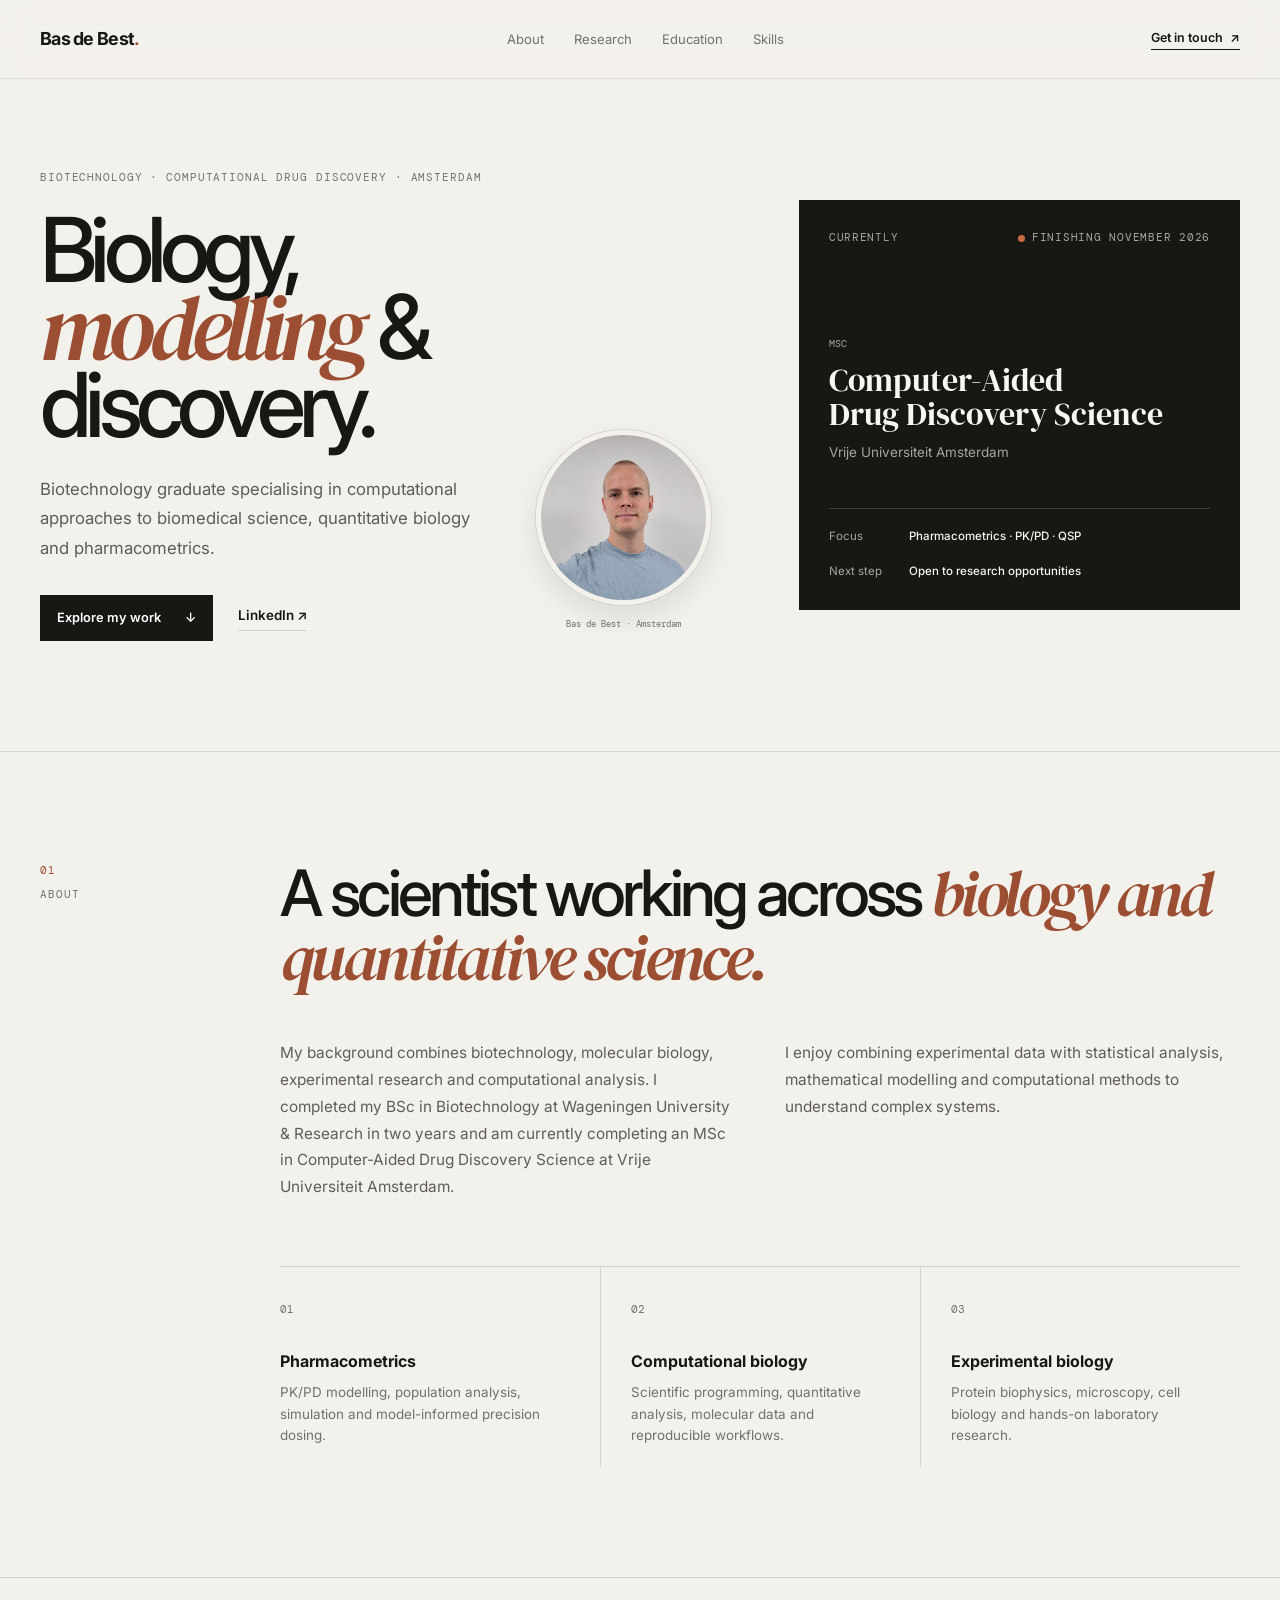
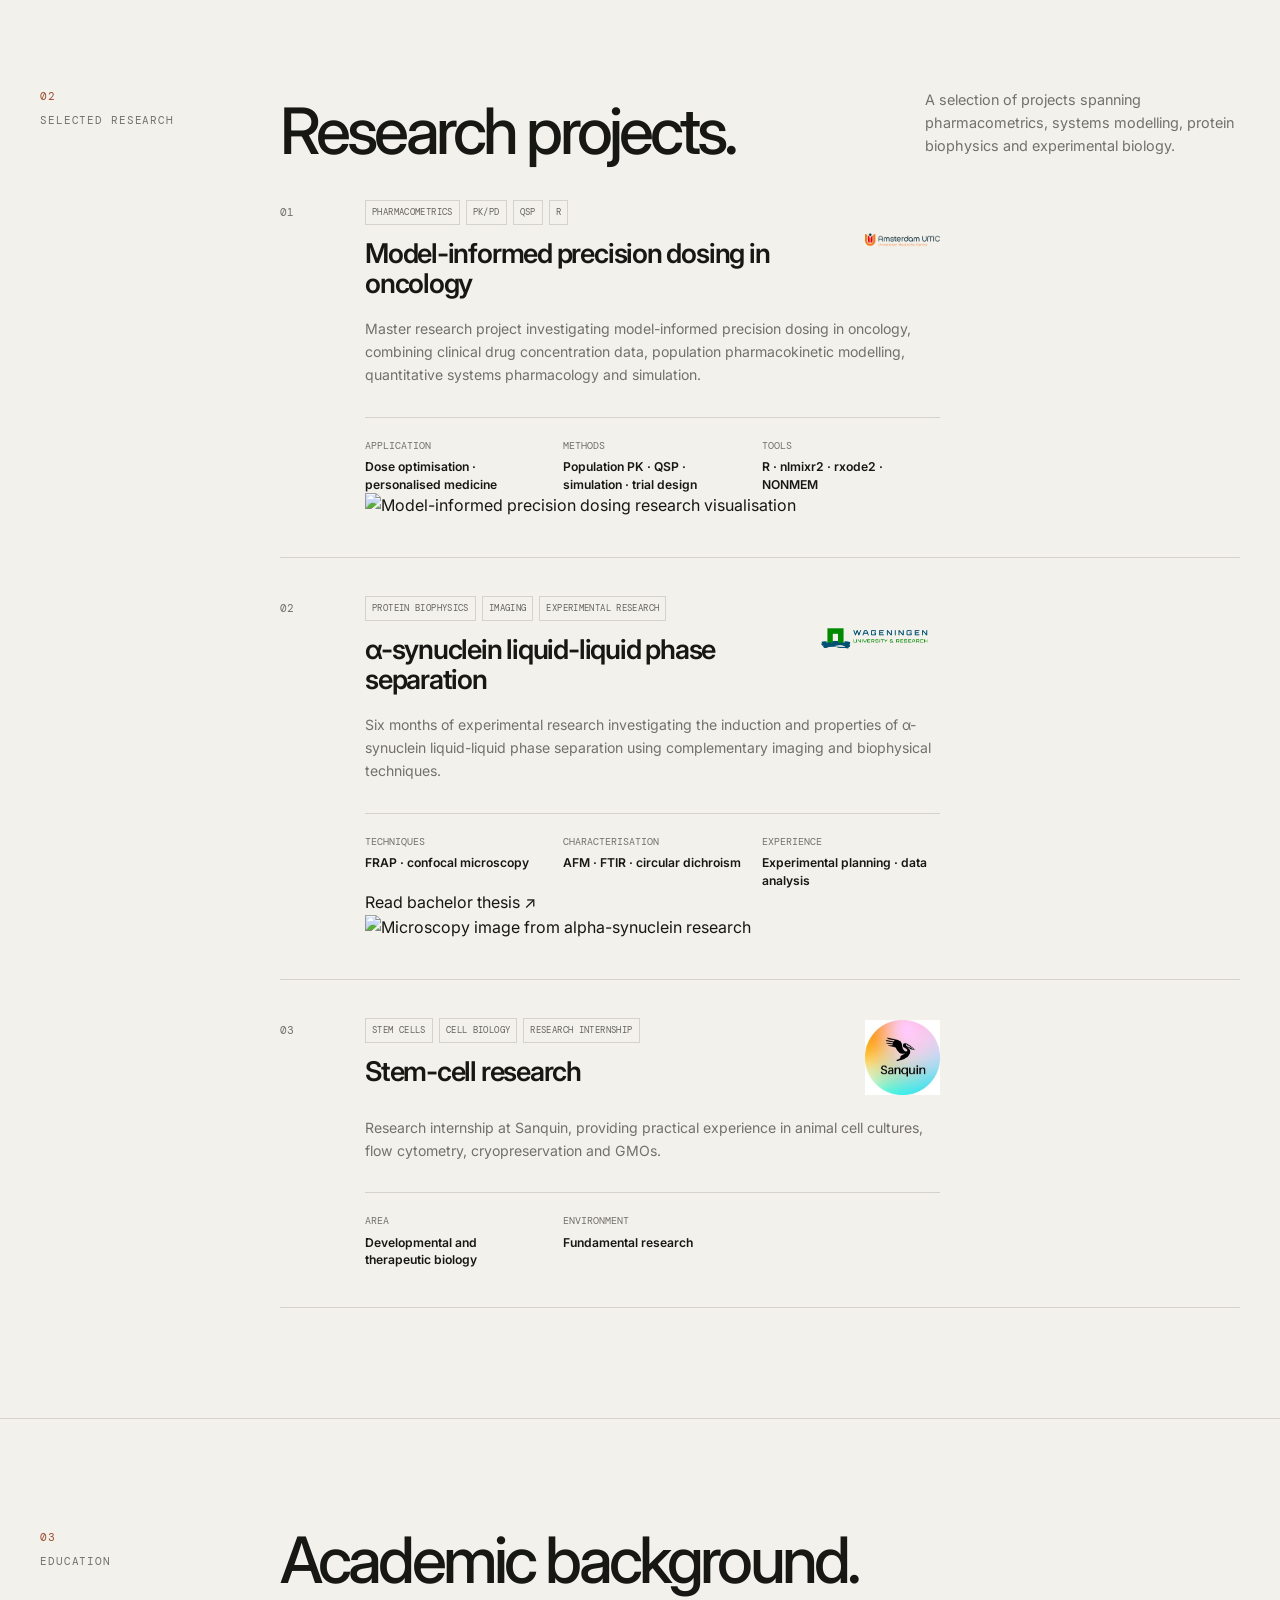
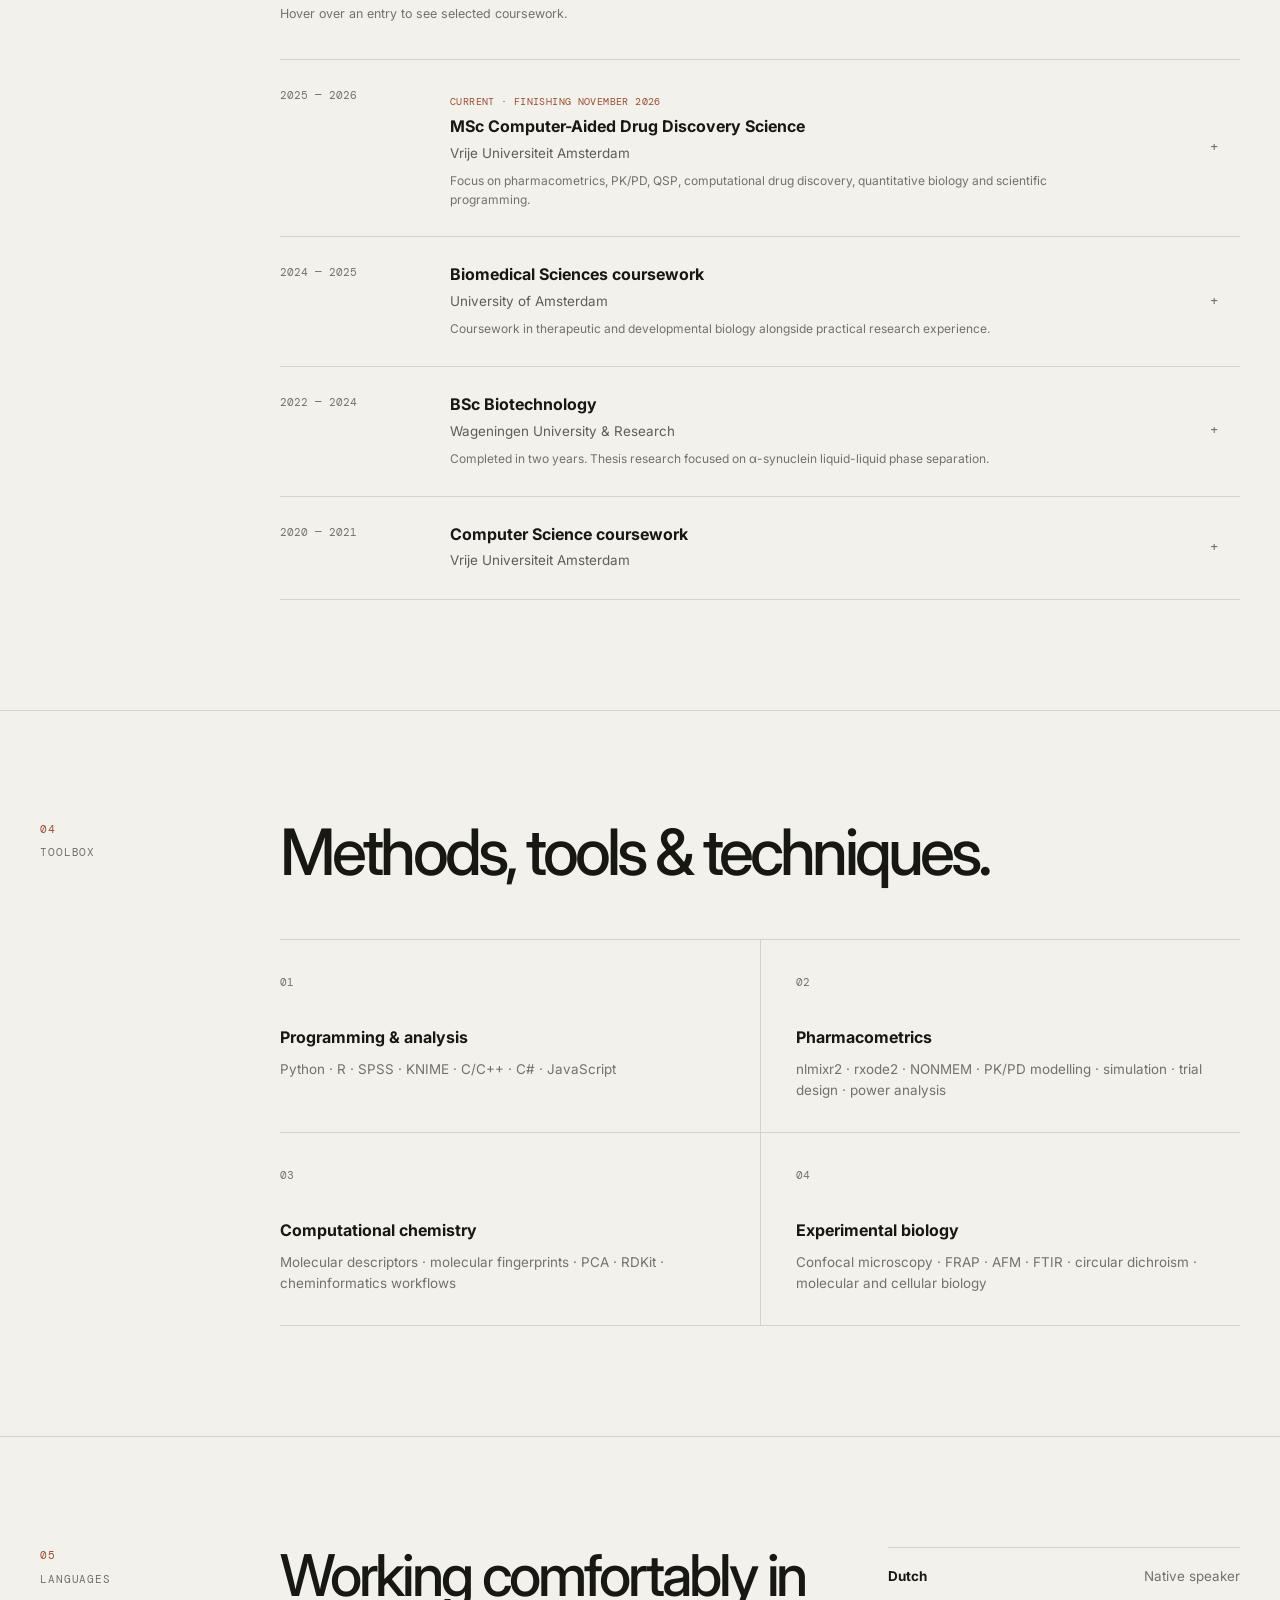
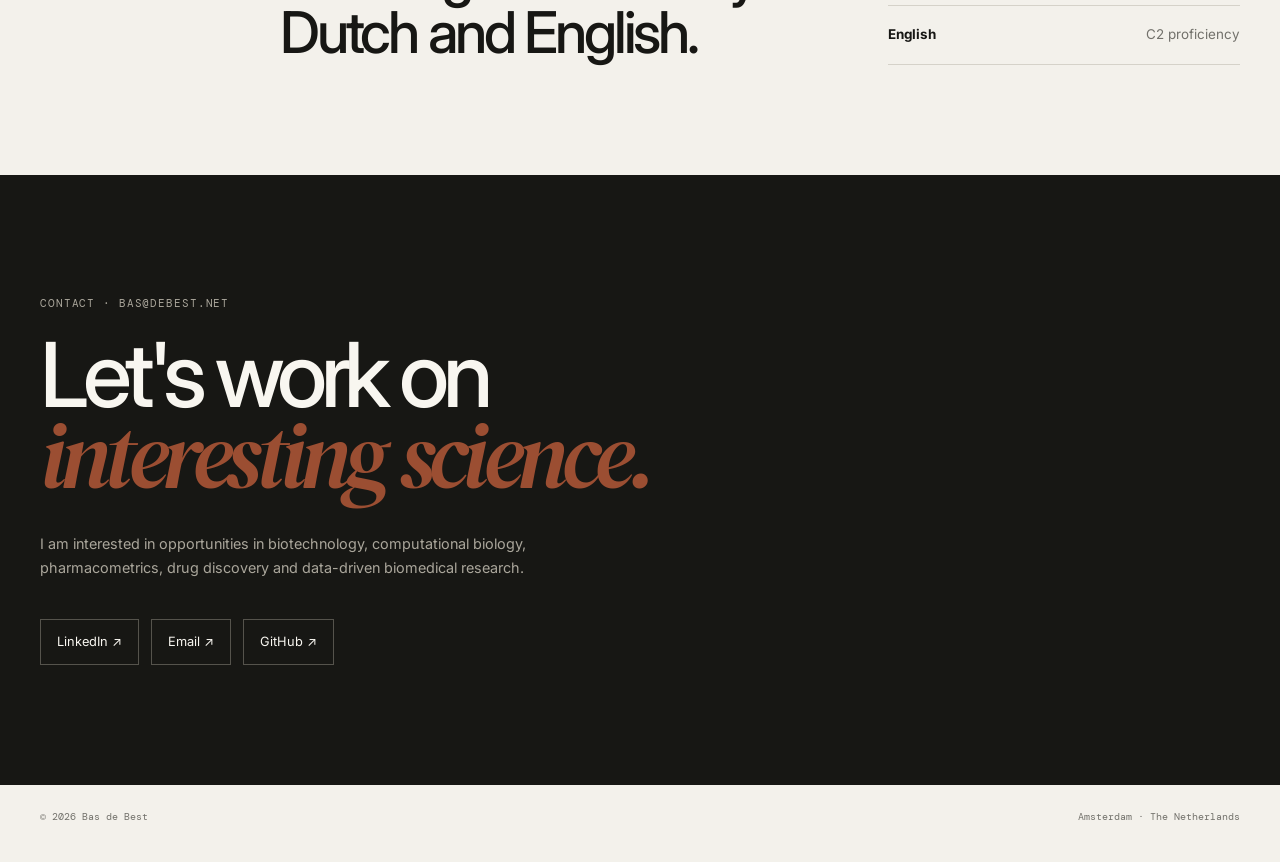
==== index.html @ df0040f5 "Update index.html" ====
<!DOCTYPE html>
<html lang="en">

<head>
  <meta charset="UTF-8">
  <meta name="viewport" content="width=device-width, initial-scale=1.0">

  <title>Bas de Best | Biotechnology & Computational Drug Discovery</title>

  <meta
    name="description"
    content="Portfolio of Bas de Best, biotechnology graduate specialising in computational drug discovery, pharmacometrics, QSP and quantitative biology."
  >

  <link rel="preconnect" href="https://fonts.googleapis.com">
  <link rel="preconnect" href="https://fonts.gstatic.com" crossorigin>

  <link
    href="https://fonts.googleapis.com/css2?family=DM+Mono:wght@400;500&family=DM+Serif+Display:ital@0;1&family=Inter:wght@400;500;600;700&display=swap"
    rel="stylesheet"
  >

  <link rel="stylesheet" href="style.css">
</head>


<body>

<!-- =========================================================
     NAVIGATION
========================================================= -->

<header class="site-header">

  <div class="container nav">

    <a class="brand" href="#top">
      Bas de Best<span>.</span>
    </a>

    <nav class="nav-links">
      <a href="#about">About</a>
      <a href="#research">Research</a>
      <a href="#education">Education</a>
      <a href="#skills">Skills</a>
    </nav>

    <a class="nav-contact" href="#contact">
      Get in touch <span>↗</span>
    </a>

  </div>

</header>


<main id="top">


<!-- =========================================================
     HERO
========================================================= -->

<section class="hero">

  <div class="container hero-grid">

    <div class="hero-content">

      <p class="eyebrow">
        Biotechnology · Computational drug discovery · Amsterdam
      </p>

      <div class="hero-title-row">

        <div class="hero-text">

          <h1>
            Biology,<br>
            <em>modelling</em> &amp;<br>
            discovery.
          </h1>

          <p class="hero-intro">
            Biotechnology graduate specialising in computational approaches
            to biomedical science, quantitative biology and pharmacometrics.
          </p>

          <div class="hero-buttons">

            <a class="button button-dark" href="#research">
              Explore my work <span>↓</span>
            </a>

            <a
              class="button-link"
              href="https://www.linkedin.com/in/bas-de-best-071a56201/"
              target="_blank"
              rel="noopener"
            >
              LinkedIn ↗
            </a>

          </div>

        </div>


        <!-- PROFILE PHOTO -->

        <div class="portrait-wrap">

          <img
            src="images/profile.png"
            alt="Portrait of Bas de Best"
            class="portrait"
          >

          <span class="portrait-caption">
            Bas de Best · Amsterdam
          </span>

        </div>

      </div>

    </div>


    <!-- CURRENT POSITION CARD -->

    <aside class="profile-card">

      <div class="card-top">

        <span>Currently</span>

        <span class="status">
          <span class="status-dot"></span>
          Finishing November 2026
        </span>

      </div>


      <div class="card-main">

        <p class="card-label">MSc</p>

        <h2>
          Computer-Aided<br>
          Drug Discovery Science
        </h2>

        <p>
          Vrije Universiteit Amsterdam
        </p>

      </div>


      <div class="card-bottom">

        <div>
          <span>Focus</span>
          <strong>
            Pharmacometrics · PK/PD · QSP
          </strong>
        </div>

        <div>
          <span>Next step</span>
          <strong>
            Open to research opportunities
          </strong>
        </div>

      </div>

    </aside>

  </div>

</section>



<!-- =========================================================
     ABOUT
========================================================= -->

<section id="about" class="section">

  <div class="container section-grid">

    <div class="section-label">
      <span>01</span>
      ABOUT
    </div>


    <div class="section-body">

      <div class="about-heading">

        <h2>
          A scientist working across
          <em>biology and quantitative science.</em>
        </h2>

      </div>


      <div class="about-columns">

        <div>

          <p>
            My background combines biotechnology, molecular biology,
            experimental research and computational analysis. I completed
            my BSc in Biotechnology at Wageningen University & Research
            in two years and am currently completing an MSc in
            Computer-Aided Drug Discovery Science at Vrije Universiteit Amsterdam.
          </p>

        </div>


        <div>

          <p>
            I enjoy combining experimental data with statistical analysis,
            mathematical modelling and computational methods to understand
            complex systems.
          </p>

        </div>

      </div>


      <div class="interest-grid">

        <div class="interest">

          <span>01</span>

          <h3>Pharmacometrics</h3>

          <p>
            PK/PD modelling, population analysis, simulation and
            model-informed precision dosing.
          </p>

        </div>


        <div class="interest">

          <span>02</span>

          <h3>Computational biology</h3>

          <p>
            Scientific programming, quantitative analysis, molecular
            data and reproducible workflows.
          </p>

        </div>


        <div class="interest">

          <span>03</span>

          <h3>Experimental biology</h3>

          <p>
            Protein biophysics, microscopy, cell biology and
            hands-on laboratory research.
          </p>

        </div>

      </div>

    </div>

  </div>

</section>



<!-- =========================================================
     RESEARCH
========================================================= -->

<section id="research" class="section research-section">

  <div class="container section-grid">

    <div class="section-label">
      <span>02</span>
      SELECTED RESEARCH
    </div>


    <div class="section-body">

      <div class="section-title-row">

        <div>
          <h2>Research projects.</h2>
        </div>

        <p>
          A selection of projects spanning pharmacometrics,
          systems modelling, protein biophysics and experimental biology.
        </p>

      </div>



      <!-- =====================================================
           PROJECT 1
      ====================================================== -->

      <article class="research-card featured">

        <div class="research-number">
          01
        </div>


        <div class="research-content">

          <div class="research-heading">

            <div>

              <div class="tags">
                <span>Pharmacometrics</span>
                <span>PK/PD</span>
                <span>QSP</span>
                <span>R</span>
              </div>

              <h3>
                Model-informed precision dosing in oncology
              </h3>

            </div>


            <div class="institution-logo">

              <img
                src="images/vumc-logo.png"
                alt="VUmc logo"
              >

            </div>

          </div>


          <p class="research-description">

            Master research project investigating model-informed precision
            dosing in oncology, combining clinical drug concentration data,
            population pharmacokinetic modelling, quantitative systems
            pharmacology and simulation.

          </p>


          <div class="research-details">

            <div>
              <span>Application</span>

              <strong>
                Dose optimisation · personalised medicine
              </strong>
            </div>


            <div>
              <span>Methods</span>

              <strong>
                Population PK · QSP · simulation · trial design
              </strong>
            </div>


            <div>
              <span>Tools</span>

              <strong>
                R · nlmixr2 · rxode2 · NONMEM
              </strong>
            </div>

          </div>


          <!-- PROJECT IMAGE -->

          <div class="research-image">

            <img
              src="images/model-dosing.png"
              alt="Model-informed precision dosing research visualisation"
            >

          </div>

        </div>

      </article>



      <!-- =====================================================
           PROJECT 2
      ====================================================== -->

      <article class="research-card">

        <div class="research-number">
          02
        </div>


        <div class="research-content">

          <div class="research-heading">

            <div>

              <div class="tags">
                <span>Protein biophysics</span>
                <span>Imaging</span>
                <span>Experimental research</span>
              </div>

              <h3>
                α-synuclein liquid-liquid phase separation
              </h3>

            </div>


            <div class="institution-logo">

              <img
                src="images/wur-logo.png"
                alt="Wageningen University & Research logo"
              >

            </div>

          </div>


          <p class="research-description">

            Six months of experimental research investigating the induction
            and properties of α-synuclein liquid-liquid phase separation
            using complementary imaging and biophysical techniques.

          </p>


          <div class="research-details">

            <div>
              <span>Techniques</span>

              <strong>
                FRAP · confocal microscopy
              </strong>
            </div>


            <div>
              <span>Characterisation</span>

              <strong>
                AFM · FTIR · circular dichroism
              </strong>
            </div>


            <div>
              <span>Experience</span>

              <strong>
                Experimental planning · data analysis
              </strong>
            </div>

          </div>


          <!-- THESIS LINK -->

          <div class="research-actions">

            <a
              class="research-document"
              href="documents/bachelor-thesis.pdf"
              target="_blank"
            >
              Read bachelor thesis <span>↗</span>
            </a>

          </div>


          <!-- MICROSCOPY IMAGE -->

          <div class="research-image">

            <img
              src="images/alpha-synuclein-microscopy.png"
              alt="Microscopy image from alpha-synuclein research"
            >

          </div>

        </div>

      </article>



      <!-- =====================================================
           PROJECT 3
      ====================================================== -->

      <article class="research-card">

        <div class="research-number">
          03
        </div>


        <div class="research-content">

          <div class="research-heading">

            <div>

              <div class="tags">
                <span>Stem cells</span>
                <span>Cell biology</span>
                <span>Research internship</span>
              </div>

              <h3>
                Stem-cell research
              </h3>

            </div>


            <div class="institution-logo">

              <img
                src="images/sanquin-logo.jpg"
                alt="Sanquin logo"
              >

            </div>

          </div>


          <p class="research-description">

            Research internship at Sanquin, providing practical experience
            in animal cell cultures, flow cytometry, cryopreservation
            and GMOs.

          </p>


          <div class="research-details">

            <div>
              <span>Area</span>

              <strong>
                Developmental and therapeutic biology
              </strong>
            </div>


            <div>
              <span>Environment</span>

              <strong>
                Fundamental research
              </strong>
            </div>

          </div>

        </div>

      </article>

    </div>

  </div>

</section>



<!-- =========================================================
     EDUCATION
========================================================= -->

<section id="education" class="section">

  <div class="container section-grid">

    <div class="section-label">
      <span>03</span>
      EDUCATION
    </div>


    <div class="section-body">

      <h2>
        Academic background.
      </h2>

      <p class="education-hint">
        Hover over an entry to see selected coursework.
      </p>


      <div class="timeline">


        <!-- MSc -->

        <div class="timeline-item education-item">

          <div class="timeline-date">
            2025 — 2026
          </div>


          <div class="timeline-content">

            <span class="timeline-status">
              Current · finishing November 2026
            </span>

            <h3>
              MSc Computer-Aided Drug Discovery Science
            </h3>

            <p>
              Vrije Universiteit Amsterdam
            </p>

            <small>
              Focus on pharmacometrics, PK/PD, QSP, computational drug
              discovery, quantitative biology and scientific programming.
            </small>


            <div class="course-popup">

              <span>Selected coursework</span>

              <ul>
                <li>ADME</li>
                <li>Advanced Pharmacology</li>
                <li>Biomolecular Simulation in Drug Discovery</li>
                <li>Principles of Drug Discovery</li>
                <li>Computer-Aided Drug Design and Virtual Screening</li>
                <li>Drug Target Biochemistry and Signaling</li>
                <li>Principles of Drug Targets</li>
                <li>Data Management in Drug Discovery</li>
                <li>Physical Organic Chemistry</li>
                <li>Research Skills and Career Perspectives</li>
                <li>Biostatistics and Epidemiology</li>
              </ul>

            </div>

          </div>


          <span class="education-plus">
            +
          </span>

        </div>



        <!-- Biomedical Sciences -->

        <div class="timeline-item education-item">

          <div class="timeline-date">
            2024 — 2025
          </div>


          <div class="timeline-content">

            <h3>
              Biomedical Sciences coursework
            </h3>

            <p>
              University of Amsterdam
            </p>

            <small>
              Coursework in therapeutic and developmental biology
              alongside practical research experience.
            </small>


            <div class="course-popup">

              <span>Selected coursework</span>

              <ul>
                <li>Molecular Biology of the Cell</li>
                <li>Making and Shaping Blood Cells</li>
                <li>Shaping a Human</li>
                <li>From Interdisciplinary Science to Business</li>
                <li>Research internship</li>
              </ul>

            </div>

          </div>


          <span class="education-plus">
            +
          </span>

        </div>



        <!-- BSc -->

        <div class="timeline-item education-item">

          <div class="timeline-date">
            2022 — 2024
          </div>


          <div class="timeline-content">

            <h3>
              BSc Biotechnology
            </h3>

            <p>
              Wageningen University & Research
            </p>

            <small>
              Completed in two years. Thesis research focused on
              α-synuclein liquid-liquid phase separation.
            </small>


            <div class="course-popup">

              <span>Selected coursework</span>

              <ul>
                <li>Practical Biological Chemistry</li>
                <li>Cell Physiology and Genetics</li>
                <li>Enzymology</li>
                <li>Gene Technology</li>
                <li>Microbial Physiology</li>
                <li>Bioprocess Engineering</li>
                <li>Biophysical Imaging</li>
                <li>Biotechnology</li>
                <li>Separation Process Design</li>
                <li>Bioreactor Design</li>
                <li>Cell Factory Design</li>
                <li>Cell Biology</li>
                <li>Communication and Technology</li>
                <li>Programming in Python</li>
                <li>Mathematics</li>
                <li>Statistics</li>
                <li>Advanced Statistics</li>
                <li>Mathematics for Time-dependent Systems</li>
                <li>Statistics for Data Scientists</li>
                <li>Microbiology &amp; Biochemistry</li>
                <li>Organic Chemistry</li>
                <li>Bio-Organic Chemistry</li>
                <li>Analytical Methods in Organic Chemistry</li>
                <li>General Chemistry</li>
                <li>Thermodynamics</li>
                <li>Principles of Virology</li>
              </ul>

            </div>

          </div>


          <span class="education-plus">
            +
          </span>

        </div>



        <!-- Computer Science -->

        <div class="timeline-item education-item">

          <div class="timeline-date">
            2020 — 2021
          </div>


          <div class="timeline-content">

            <h3>
              Computer Science coursework
            </h3>

            <p>
              Vrije Universiteit Amsterdam
            </p>


            <div class="course-popup">

              <span>Selected coursework</span>

              <ul>
                <li>Computer Programming</li>
                <li>Computational Thinking for Coders</li>
                <li>Computer Networks</li>
                <li>Computer Organisation</li>
                <li>Pervasive Computing</li>
                <li>Web Technology</li>
                <li>Requirements Engineering</li>
                <li>Logic and Sets</li>
              </ul>

            </div>

          </div>


          <span class="education-plus">
            +
          </span>

        </div>

      </div>

    </div>

  </div>

</section>



<!-- =========================================================
     SKILLS
========================================================= -->

<section id="skills" class="section skills-section">

  <div class="container section-grid">

    <div class="section-label">
      <span>04</span>
      TOOLBOX
    </div>


    <div class="section-body">

      <h2>
        Methods, tools &amp; techniques.
      </h2>


      <div class="skills-grid">


        <div class="skill-card">

          <span class="skill-number">
            01
          </span>

          <h3>
            Programming &amp; analysis
          </h3>

          <p>
            Python · R · SPSS · KNIME · C/C++ · C# · JavaScript
          </p>

        </div>


        <div class="skill-card">

          <span class="skill-number">
            02
          </span>

          <h3>
            Pharmacometrics
          </h3>

          <p>
            nlmixr2 · rxode2 · NONMEM · PK/PD modelling · simulation ·
            trial design · power analysis
          </p>

        </div>


        <div class="skill-card">

          <span class="skill-number">
            03
          </span>

          <h3>
            Computational chemistry
          </h3>

          <p>
            Molecular descriptors · molecular fingerprints · PCA ·
            RDKit · cheminformatics workflows
          </p>

        </div>


        <div class="skill-card">

          <span class="skill-number">
            04
          </span>

          <h3>
            Experimental biology
          </h3>

          <p>
            Confocal microscopy · FRAP · AFM · FTIR · circular dichroism ·
            molecular and cellular biology
          </p>

        </div>

      </div>

    </div>

  </div>

</section>



<!-- =========================================================
     LANGUAGES
========================================================= -->

<section class="section language-section">

  <div class="container section-grid">

    <div class="section-label">
      <span>05</span>
      LANGUAGES
    </div>


    <div class="section-body">

      <div class="language-grid">

        <div>

          <h2>
            Working comfortably in Dutch and English.
          </h2>

        </div>


        <div class="language-list">

          <div class="language-row">
            <strong>Dutch</strong>
            <span>Native speaker</span>
          </div>

          <div class="language-row">
            <strong>English</strong>
            <span>C2 proficiency</span>
          </div>

        </div>

      </div>

    </div>

  </div>

</section>



<!-- =========================================================
     CONTACT
========================================================= -->

<section id="contact" class="contact-section">

  <div class="container contact-inner">

    <p class="eyebrow">
      CONTACT · BAS@DEBEST.NET
    </p>


    <h2>
      Let's work on<br>
      <em>interesting science.</em>
    </h2>


    <p class="contact-description">
      I am interested in opportunities in biotechnology, computational
      biology, pharmacometrics, drug discovery and data-driven
      biomedical research.
    </p>


    <div class="contact-buttons">

      <a
        href="https://www.linkedin.com/in/bas-de-best-071a56201/"
        target="_blank"
        rel="noopener"
      >
        LinkedIn ↗
      </a>

      <a href="mailto:bas@debest.net">
        Email ↗
      </a>

      <a
        href="https://github.com/basdeb2002"
        target="_blank"
        rel="noopener"
      >
        GitHub ↗
      </a>

    </div>

  </div>

</section>

</main>



<!-- =========================================================
     FOOTER
========================================================= -->

<footer>

  <div class="container footer-inner">

    <span>
      © 2026 Bas de Best
    </span>

    <span>
      Amsterdam · The Netherlands
    </span>

  </div>

</footer>


</body>
</html>
---- style.css ----
@import url('https://fonts.googleapis.com/css2?family=DM+Mono:wght@400;500&family=DM+Serif+Display:ital@0;1&family=Inter:wght@400;500;600;700&display=swap');


/* =========================================================
   VARIABLES
========================================================= */

:root {
    --paper: #f3f1eb;
    --ink: #171714;
    --muted: #72716b;
    --line: #d5d2c9;
    --accent: #9b4e32;
    --card: #e7e2d8;
    --white: #f8f6f0;

    --max: 1200px;
}


/* =========================================================
   RESET / BASE
========================================================= */

* {
    box-sizing: border-box;
}

html {
    scroll-behavior: smooth;
}

body {
    margin: 0;
    background: var(--paper);
    color: var(--ink);
    font-family: Inter, Arial, sans-serif;
    line-height: 1.6;
}

img {
    max-width: 100%;
    display: block;
}

a {
    color: inherit;
    text-decoration: none;
}

.container {
    width: min(calc(100% - 56px), var(--max));
    margin: 0 auto;
}


/* =========================================================
   HEADER / NAVIGATION
========================================================= */

.site-header {
    position: sticky;
    top: 0;
    z-index: 100;

    background: rgba(243, 241, 235, 0.92);
    backdrop-filter: blur(14px);

    border-bottom: 1px solid rgba(213, 210, 201, 0.7);
}

.nav {
    height: 78px;

    display: flex;
    align-items: center;
    justify-content: space-between;
}

.brand {
    font-size: 1.12rem;
    font-weight: 700;
    letter-spacing: -0.04em;
}

.brand span {
    color: var(--accent);
}

.nav-links {
    display: flex;
    gap: 30px;

    font-size: 0.82rem;
    color: var(--muted);
}

.nav-links a {
    transition: color 0.2s ease;
}

.nav-links a:hover {
    color: var(--accent);
}

.nav-contact {
    font-size: 0.78rem;
    font-weight: 600;

    border-bottom: 1px solid var(--ink);
    padding-bottom: 2px;
}

.nav-contact span {
    margin-left: 4px;
}


/* =========================================================
   GENERAL TYPOGRAPHY
========================================================= */

.eyebrow,
.section-label {
    font-family: "DM Mono", monospace;
    font-size: 0.69rem;
    letter-spacing: 0.08em;
    color: var(--muted);
    text-transform: uppercase;
}

.eyebrow {
    margin: 0;
}

.section-label {
    display: flex;
    flex-direction: column;
    gap: 6px;
}

.section-label span {
    color: var(--accent);
}


/* =========================================================
   HERO
========================================================= */

.hero {
    padding: 90px 0 110px;
}

.hero-grid {
    display: grid;

    grid-template-columns:
        minmax(0, 1fr)
        minmax(300px, 0.65fr);

    gap: 80px;
    align-items: center;
}

.hero-content {
    min-width: 0;
}

.hero-title-row {
    display: grid;

    grid-template-columns:
        minmax(0, 1fr)
        190px;

    gap: 45px;
    align-items: end;
}

.hero h1 {
    font-size: clamp(4rem, 7vw, 7rem);

    line-height: 0.86;
    letter-spacing: -0.075em;

    margin: 24px 0 32px;

    font-weight: 500;
}

.hero h1 em {
    font-family: "DM Serif Display", serif;
    font-weight: 400;
    color: var(--accent);
}

.hero-intro {
    max-width: 650px;

    font-size: 1.05rem;
    line-height: 1.75;

    color: #5e5c56;

    margin: 0;
}

.hero-buttons {
    display: flex;
    align-items: center;
    gap: 25px;

    margin-top: 32px;
}

.button {
    display: inline-flex;
    align-items: center;
    gap: 24px;

    padding: 13px 17px;

    font-size: 0.8rem;
    font-weight: 600;
}

.button-dark {
    background: var(--ink);
    color: white;

    transition:
        transform 0.2s ease,
        background 0.2s ease;
}

.button-dark:hover {
    transform: translateY(-2px);
    background: var(--accent);
}

.button-link {
    font-size: 0.84rem;
    font-weight: 600;

    border-bottom: 1px solid var(--line);
    padding-bottom: 3px;

    transition: color 0.2s ease;
}

.button-link:hover {
    color: var(--accent);
}


/* =========================================================
   PROFILE PHOTO
========================================================= */

.portrait-wrap {
    display: flex;
    flex-direction: column;
    align-items: center;

    transform: translateY(-10px);
}

.portrait {
    width: 175px;
    height: 175px;

    object-fit: cover;

    border-radius: 50%;

    border: 5px solid var(--paper);

    box-shadow:
        0 0 0 1px var(--line),
        0 12px 30px rgba(23, 23, 20, 0.10);
}

.portrait-caption {
    margin-top: 12px;

    font-family: "DM Mono", monospace;
    font-size: 0.58rem;

    color: var(--muted);
    text-align: center;
}


/* =========================================================
   HERO PROFILE CARD
========================================================= */

.profile-card {
    background: var(--ink);
    color: var(--white);

    min-height: 410px;

    padding: 30px;

    display: flex;
    flex-direction: column;

    justify-content: space-between;
}

.card-top {
    display: flex;
    justify-content: space-between;
    align-items: center;

    gap: 20px;

    font-family: "DM Mono", monospace;
    font-size: 0.66rem;

    text-transform: uppercase;
    letter-spacing: 0.07em;

    color: #aaa69b;
}

.status {
    display: flex;
    align-items: center;
    gap: 7px;

    white-space: nowrap;
}

.status-dot {
    width: 7px;
    height: 7px;

    border-radius: 50%;

    background: #c76a46;
}

.card-main {
    margin-top: auto;
    margin-bottom: 45px;
}

.card-label {
    margin: 0 0 10px;

    font-family: "DM Mono", monospace;
    font-size: 0.65rem;

    text-transform: uppercase;
    color: #aaa69b;
}

.card-main h2 {
    margin: 0 0 10px;

    font-family: "DM Serif Display", serif;

    font-size: 2rem;
    line-height: 1.08;

    font-weight: 400;
}

.card-main p:last-child {
    margin: 0;

    color: #aaa69b;
    font-size: 0.84rem;
}

.card-bottom {
    border-top: 1px solid #3b3a35;

    padding-top: 18px;

    display: grid;
    gap: 16px;
}

.card-bottom div {
    display: grid;
    grid-template-columns: 65px 1fr;

    gap: 15px;

    font-size: 0.72rem;
}

.card-bottom span {
    color: #aaa69b;
}

.card-bottom strong {
    font-weight: 500;
}


/* =========================================================
   GENERAL SECTIONS
========================================================= */

.section {
    border-top: 1px solid var(--line);

    padding: 110px 0;
}

.section-grid {
    display: grid;

    grid-template-columns: 180px minmax(0, 1fr);

    gap: 60px;
}

.section-body {
    min-width: 0;
}

.section-body > h2,
.about-heading h2 {
    margin: 0;

    font-size: clamp(2.6rem, 5vw, 4.5rem);

    line-height: 0.98;
    letter-spacing: -0.06em;

    font-weight: 500;
}

.about-heading em {
    font-family: "DM Serif Display", serif;
    font-weight: 400;
    color: var(--accent);
}


/* =========================================================
   ABOUT
========================================================= */

.about-columns {
    display: grid;

    grid-template-columns: 1fr 1fr;

    gap: 50px;

    margin-top: 50px;
}

.about-columns p {
    margin: 0;

    color: #5f5d57;

    font-size: 0.96rem;
    line-height: 1.75;
}

.interest-grid {
    display: grid;

    grid-template-columns: repeat(3, 1fr);

    border-top: 1px solid var(--line);

    margin-top: 65px;
}

.interest {
    padding: 28px 30px 20px 0;

    min-height: 180px;
}

.interest + .interest {
    border-left: 1px solid var(--line);

    padding-left: 30px;
}

.interest > span {
    font-family: "DM Mono", monospace;

    font-size: 0.68rem;

    color: var(--muted);
}

.interest h3 {
    font-size: 1rem;

    margin: 28px 0 8px;
}

.interest p {
    margin: 0;

    color: var(--muted);

    font-size: 0.84rem;
}


/* =========================================================
   RESEARCH HEADER
========================================================= */

.section-title-row {
    display: grid;

    grid-template-columns: 1.3fr 0.7fr;

    gap: 60px;

    align-items: end;
}

.section-title-row h2 {
    margin: 0;

    font-size: clamp(2.7rem, 5vw, 4.5rem);

    line-height: 0.95;

    letter-spacing: -0.06em;

    font-weight: 500;
}

.section-title-row p {
    margin: 0 0 5px;

    color: var(--muted);

    font-size: 0.9rem;
}


/* =========================================================
   RESEARCH CARDS
========================================================= */

.research-card {
    display: grid;

    grid-template-columns:
        55px
        minmax(0, 1fr)
        270px;

    gap: 30px;

    padding: 38px 0;

    border-bottom: 1px solid var(--line);

    position: relative;
}

.research-card:first-child {
    border-top: 1px solid var(--line);
}

.research-number {
    font-family: "DM Mono", monospace;

    font-size: 0.7rem;

    color: var(--muted);

    padding-top: 4px;
}


/* IMPORTANT:
   Research cards are NOT links.
   Therefore there is deliberately no hover
   background / padding animation here.
*/


.research-content {
    min-width: 0;
}

.research-heading {
    display: flex;

    justify-content: space-between;
    align-items: flex-start;

    gap: 30px;
}

.tags {
    display: flex;

    flex-wrap: wrap;

    gap: 6px;

    margin-bottom: 14px;
}

.tags span {
    font-family: "DM Mono", monospace;

    font-size: 0.59rem;

    text-transform: uppercase;

    letter-spacing: 0.04em;

    border: 1px solid var(--line);

    padding: 4px 6px;

    color: #66645e;
}

.research-heading h3 {
    margin: 0;

    font-size: 1.7rem;

    line-height: 1.1;

    letter-spacing: -0.045em;

    font-weight: 600;
}

.research-description {
    margin: 18px 0 0;

    color: var(--muted);

    font-size: 0.88rem;

    line-height: 1.65;

    max-width: 700px;
}


/* =========================================================
   RESEARCH IMAGE
========================================================= */

.project-image {
    width: 100%;

    aspect-ratio: 1 / 1;

    overflow: hidden;

    background: var(--paper);

    border: 1px solid var(--line);

    display: flex;

    align-items: center;
    justify-content: center;

    align-self: center;
}

.project-image img {
    width: 100%;
    height: 100%;

    object-fit: contain;

    /*
       This prevents scientific figures from being
       cropped or distorted.
    */

    padding: 14px;
}


/* =========================================================
   INSTITUTION LOGOS
========================================================= */

.institution-logo {
    width: 125px;
    min-width: 125px;

    height: 80px;

    display: flex;

    align-items: center;
    justify-content: flex-end;
}

.institution-logo img {
    max-width: 125px;
    max-height: 75px;

    width: auto;
    height: auto;

    object-fit: contain;
}


/* =========================================================
   RESEARCH DETAILS
========================================================= */

.research-details {
    display: grid;

    grid-template-columns:
        repeat(3, minmax(0, 1fr));

    gap: 20px;

    margin-top: 30px;

    padding-top: 20px;

    border-top: 1px solid var(--line);
}

.research-details div {
    min-width: 0;
}

.research-details span {
    display: block;

    font-family: "DM Mono", monospace;

    font-size: 0.61rem;

    text-transform: uppercase;

    color: var(--muted);

    margin-bottom: 5px;
}

.research-details strong {
    display: block;

    font-size: 0.76rem;

    line-height: 1.45;

    font-weight: 600;
}


/* =========================================================
   THESIS LINK
========================================================= */

.thesis-link {
    display: inline-flex;

    margin-top: 25px;

    padding-bottom: 3px;

    border-bottom: 1px solid var(--ink);

    font-size: 0.78rem;

    font-weight: 600;

    transition:
        color 0.2s ease,
        border-color 0.2s ease;
}

.thesis-link:hover {
    color: var(--accent);

    border-color: var(--accent);
}


/* =========================================================
   EDUCATION
========================================================= */

.education-hint {
    margin: 12px 0 35px;

    color: var(--muted);

    font-size: 0.78rem;
}

.timeline {
    border-top: 1px solid var(--line);
}

.timeline-item {
    display: grid;

    grid-template-columns:
        145px
        minmax(0, 1fr)
        30px;

    gap: 25px;

    padding: 27px 0;

    border-bottom: 1px solid var(--line);

    position: relative;
}

.timeline-date {
    font-family: "DM Mono", monospace;

    font-size: 0.68rem;

    color: var(--muted);
}

.timeline-content {
    position: relative;

    min-width: 0;
}

.timeline-content h3 {
    margin: 0 0 5px;

    font-size: 1rem;

    line-height: 1.35;
}

.timeline-content p {
    margin: 0;

    font-size: 0.84rem;

    color: #5f5d57;
}

.timeline-content small {
    display: block;

    margin-top: 8px;

    max-width: 650px;

    color: var(--muted);

    font-size: 0.75rem;

    line-height: 1.55;
}

.timeline-status {
    display: inline-block;

    margin-bottom: 7px;

    font-family: "DM Mono", monospace;

    font-size: 0.6rem;

    text-transform: uppercase;

    letter-spacing: 0.04em;

    color: var(--accent);
}

.education-plus {
    font-family: "DM Mono", monospace;

    font-size: 0.85rem;

    color: var(--muted);

    align-self: center;

    transition:
        color 0.2s ease,
        transform 0.2s ease;
}


/* =========================================================
   COURSE POPUP
========================================================= */

.course-popup {
    position: absolute;

    left: calc(100% - 10px);
    top: 0;

    width: 310px;

    padding: 20px;

    background: var(--ink);

    color: var(--white);

    opacity: 0;

    visibility: hidden;

    transform: translateX(12px);

    transition:
        opacity 0.2s ease,
        transform 0.2s ease,
        visibility 0.2s ease;

    z-index: 20;

    box-shadow: 0 15px 35px rgba(23, 23, 20, 0.15);
}

.course-popup::before {
    content: "";

    position: absolute;

    left: -6px;
    top: 22px;

    width: 12px;
    height: 12px;

    background: var(--ink);

    transform: rotate(45deg);
}

.course-popup > span {
    display: block;

    margin-bottom: 12px;

    font-family: "DM Mono", monospace;

    font-size: 0.61rem;

    text-transform: uppercase;

    letter-spacing: 0.06em;

    color: #aaa69b;
}

.course-popup ul {
    margin: 0;

    padding-left: 17px;

    columns: 1;
}

.course-popup li {
    margin-bottom: 5px;

    font-size: 0.7rem;

    line-height: 1.35;

    color: #e8e5dc;
}

.education-item:hover .course-popup {
    opacity: 1;

    visibility: visible;

    transform: translateX(0);
}

.education-item:hover .education-plus {
    color: var(--accent);

    transform: rotate(45deg);
}


/* =========================================================
   SKILLS
========================================================= */

.skills-grid {
    display: grid;

    grid-template-columns: 1fr 1fr;

    margin-top: 55px;

    border-top: 1px solid var(--line);
}

.skill-card {
    min-height: 180px;

    padding: 28px 35px 30px 0;

    border-bottom: 1px solid var(--line);
}

.skill-card:nth-child(even) {
    padding-left: 35px;

    border-left: 1px solid var(--line);
}

.skill-number {
    font-family: "DM Mono", monospace;

    font-size: 0.68rem;

    color: var(--muted);
}

.skill-card h3 {
    margin: 32px 0 8px;

    font-size: 1rem;
}

.skill-card p {
    margin: 0;

    max-width: 420px;

    color: var(--muted);

    font-size: 0.84rem;

    line-height: 1.6;
}


/* =========================================================
   LANGUAGES
========================================================= */

.language-grid {
    display: grid;

    grid-template-columns: 1.2fr 0.8fr;

    gap: 80px;
}

.language-grid h2 {
    margin: 0;

    font-size: clamp(2.5rem, 4.5vw, 4rem);

    line-height: 1;

    letter-spacing: -0.055em;

    font-weight: 500;
}

.language-list {
    border-top: 1px solid var(--line);
}

.language-row {
    display: flex;

    justify-content: space-between;

    gap: 20px;

    padding: 18px 0;

    border-bottom: 1px solid var(--line);

    font-size: 0.84rem;
}

.language-row span {
    color: var(--muted);
}


/* =========================================================
   CONTACT
========================================================= */

.contact-section {
    background: var(--ink);

    color: var(--white);

    padding: 120px 0;
}

.contact-inner {
    max-width: var(--max);
}

.contact-inner .eyebrow {
    color: #aaa69b;
}

.contact-inner h2 {
    margin: 22px 0 35px;

    font-size: clamp(3.7rem, 7vw, 7rem);

    line-height: 0.9;

    letter-spacing: -0.07em;

    font-weight: 500;
}

.contact-inner h2 em {
    font-family: "DM Serif Display", serif;

    font-weight: 400;

    color: var(--accent);
}

.contact-description {
    max-width: 580px;

    margin: 0;

    color: #aaa69b;

    font-size: 0.9rem;

    line-height: 1.7;
}

.contact-buttons {
    display: flex;

    gap: 12px;

    margin-top: 38px;
}

.contact-buttons a {
    padding: 12px 16px;

    border: 1px solid #55534c;

    font-size: 0.8rem;

    transition:
        background 0.2s ease,
        color 0.2s ease;
}

.contact-buttons a:hover {
    background: var(--white);

    color: var(--ink);
}


/* =========================================================
   FOOTER
========================================================= */

footer {
    background: var(--paper);
}

.footer-inner {
    display: flex;

    justify-content: space-between;

    gap: 20px;

    padding: 24px 0 36px;

    font-family: "DM Mono", monospace;

    font-size: 0.65rem;

    color: var(--muted);
}


/* =========================================================
   TABLET
========================================================= */

@media (max-width: 1050px) {

    .hero-grid {
        grid-template-columns: 1fr;
        gap: 55px;
    }

    .profile-card {
        max-width: 600px;
    }

    .research-card {
        grid-template-columns:
            45px
            minmax(0, 1fr)
            230px;

        gap: 25px;
    }

    .institution-logo {
        width: 105px;
        min-width: 105px;
    }

    .institution-logo img {
        max-width: 105px;
        max-height: 65px;
    }

}


/* =========================================================
   MOBILE / TABLET
========================================================= */

@media (max-width: 850px) {

    .container {
        width: min(calc(100% - 36px), var(--max));
    }

    .nav {
        height: 70px;
    }

    .nav-links {
        display: none;
    }

    .nav-contact {
        display: none;
    }


    /* HERO */

    .hero {
        padding: 65px 0 85px;
    }

    .hero-title-row {
        grid-template-columns: 1fr;

        gap: 35px;
    }

    .hero h1 {
        font-size: clamp(4rem, 15vw, 6rem);
    }

    .portrait-wrap {
        align-items: flex-start;

        transform: none;
    }

    .portrait {
        width: 145px;
        height: 145px;
    }


    /* SECTIONS */

    .section {
        padding: 85px 0;
    }

    .section-grid {
        grid-template-columns: 1fr;

        gap: 30px;
    }


    /* ABOUT */

    .about-columns {
        grid-template-columns: 1fr;

        gap: 25px;

        margin-top: 35px;
    }

    .interest-grid {
        grid-template-columns: 1fr;
    }

    .interest {
        min-height: auto;

        padding: 25px 0;
    }

    .interest + .interest {
        border-left: 0;

        border-top: 1px solid var(--line);

        padding-left: 0;
    }


    /* RESEARCH */

    .section-title-row {
        grid-template-columns: 1fr;

        gap: 20px;
    }

    .research-card {
        grid-template-columns:
            45px
            minmax(0, 1fr);

        gap: 20px;
    }

    .project-image {
        grid-column: 2;

        width: min(100%, 340px);

        margin-top: 15px;
    }

    .research-heading {
        flex-direction: column;

        gap: 20px;
    }

    .institution-logo {
        width: auto;
        min-width: 0;

        height: 65px;

        justify-content: flex-start;
    }

    .institution-logo img {
        max-width: 150px;
        max-height: 65px;
    }

    .research-details {
        grid-template-columns: 1fr;

        gap: 15px;
    }


    /* EDUCATION */

    .timeline-item {
        grid-template-columns:
            1fr 25px;

        gap: 8px;
    }

    .timeline-date {
        grid-column: 1 / -1;

        margin-bottom: 5px;
    }

    .education-plus {
        grid-column: 2;
        grid-row: 2;

        align-self: start;
    }

    .course-popup {
        position: static;

        width: 100%;

        margin-top: 20px;

        opacity: 1;

        visibility: visible;

        transform: none;

        display: none;

        box-shadow: none;
    }

    .course-popup::before {
        display: none;
    }

    .education-item:hover .course-popup {
        display: block;

        transform: none;
    }


    /* SKILLS */

    .skills-grid {
        grid-template-columns: 1fr;
    }

    .skill-card {
        padding: 28px 0;
    }

    .skill-card:nth-child(even) {
        padding-left: 0;

        border-left: 0;
    }


    /* LANGUAGES */

    .language-grid {
        grid-template-columns: 1fr;

        gap: 35px;
    }


    /* CONTACT */

    .contact-section {
        padding: 90px 0;
    }

    .contact-inner h2 {
        font-size: clamp(3.5rem, 13vw, 6rem);
    }

}


/* =========================================================
   SMALL MOBILE
========================================================= */

@media (max-width: 520px) {

    .container {
        width: calc(100% - 30px);
    }

    .hero {
        padding-top: 50px;
    }

    .hero h1 {
        font-size: 4.2rem;
    }

    .hero-intro {
        font-size: 0.95rem;
    }

    .hero-buttons {
        flex-direction: column;

        align-items: flex-start;

        gap: 18px;
    }

    .profile-card {
        min-height: 350px;

        padding: 25px;
    }

    .card-top {
        flex-direction: column;

        align-items: flex-start;
    }

    .section-body > h2,
    .about-heading h2 {
        font-size: 2.7rem;
    }

    .research-heading h3 {
        font-size: 1.35rem;
    }

    .research-card {
        grid-template-columns: 1fr;

        gap: 12px;
    }

    .research-number {
        margin-bottom: 2px;
    }

    .project-image {
        grid-column: 1;

        width: min(100%, 300px);
    }

    .institution-logo img {
        max-width: 135px;
    }

    .contact-inner h2 {
        font-size: 3.7rem;
    }

    .footer-inner {
        flex-direction: column;

        gap: 8px;
    }

}
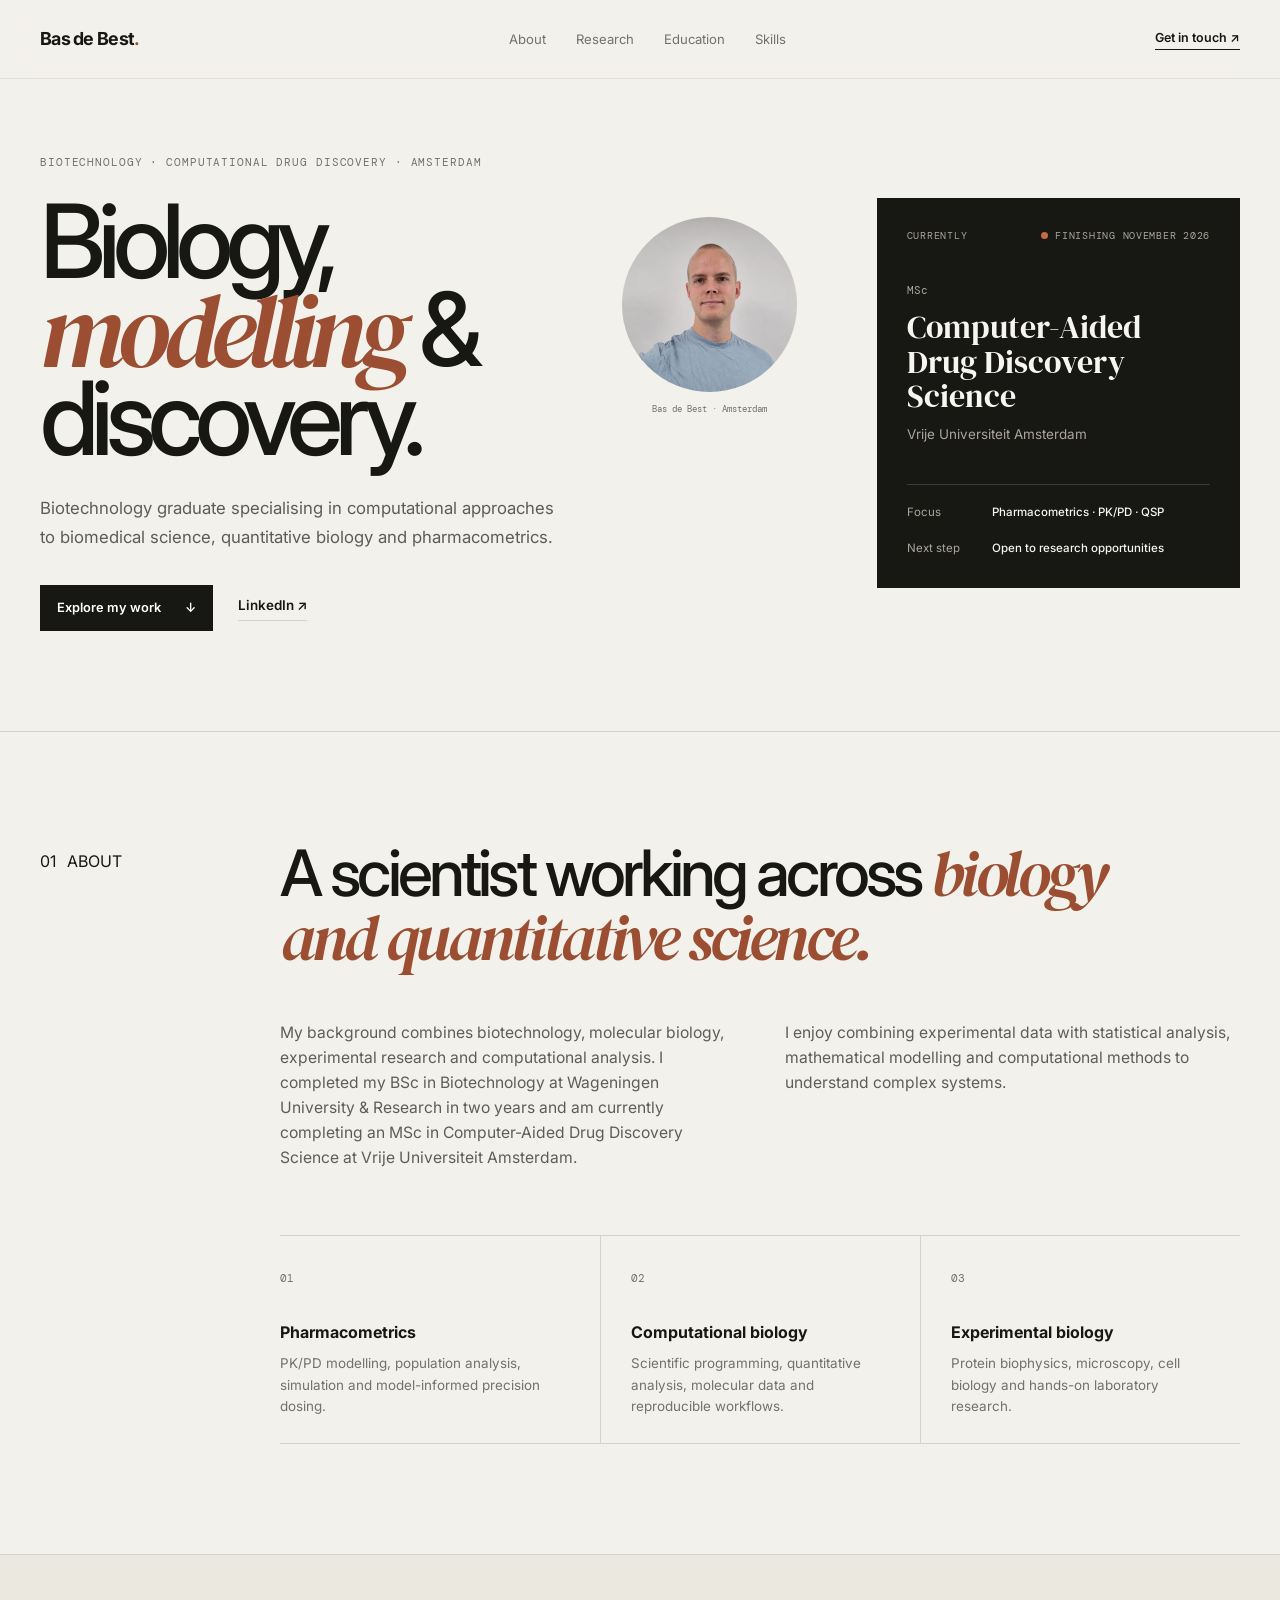
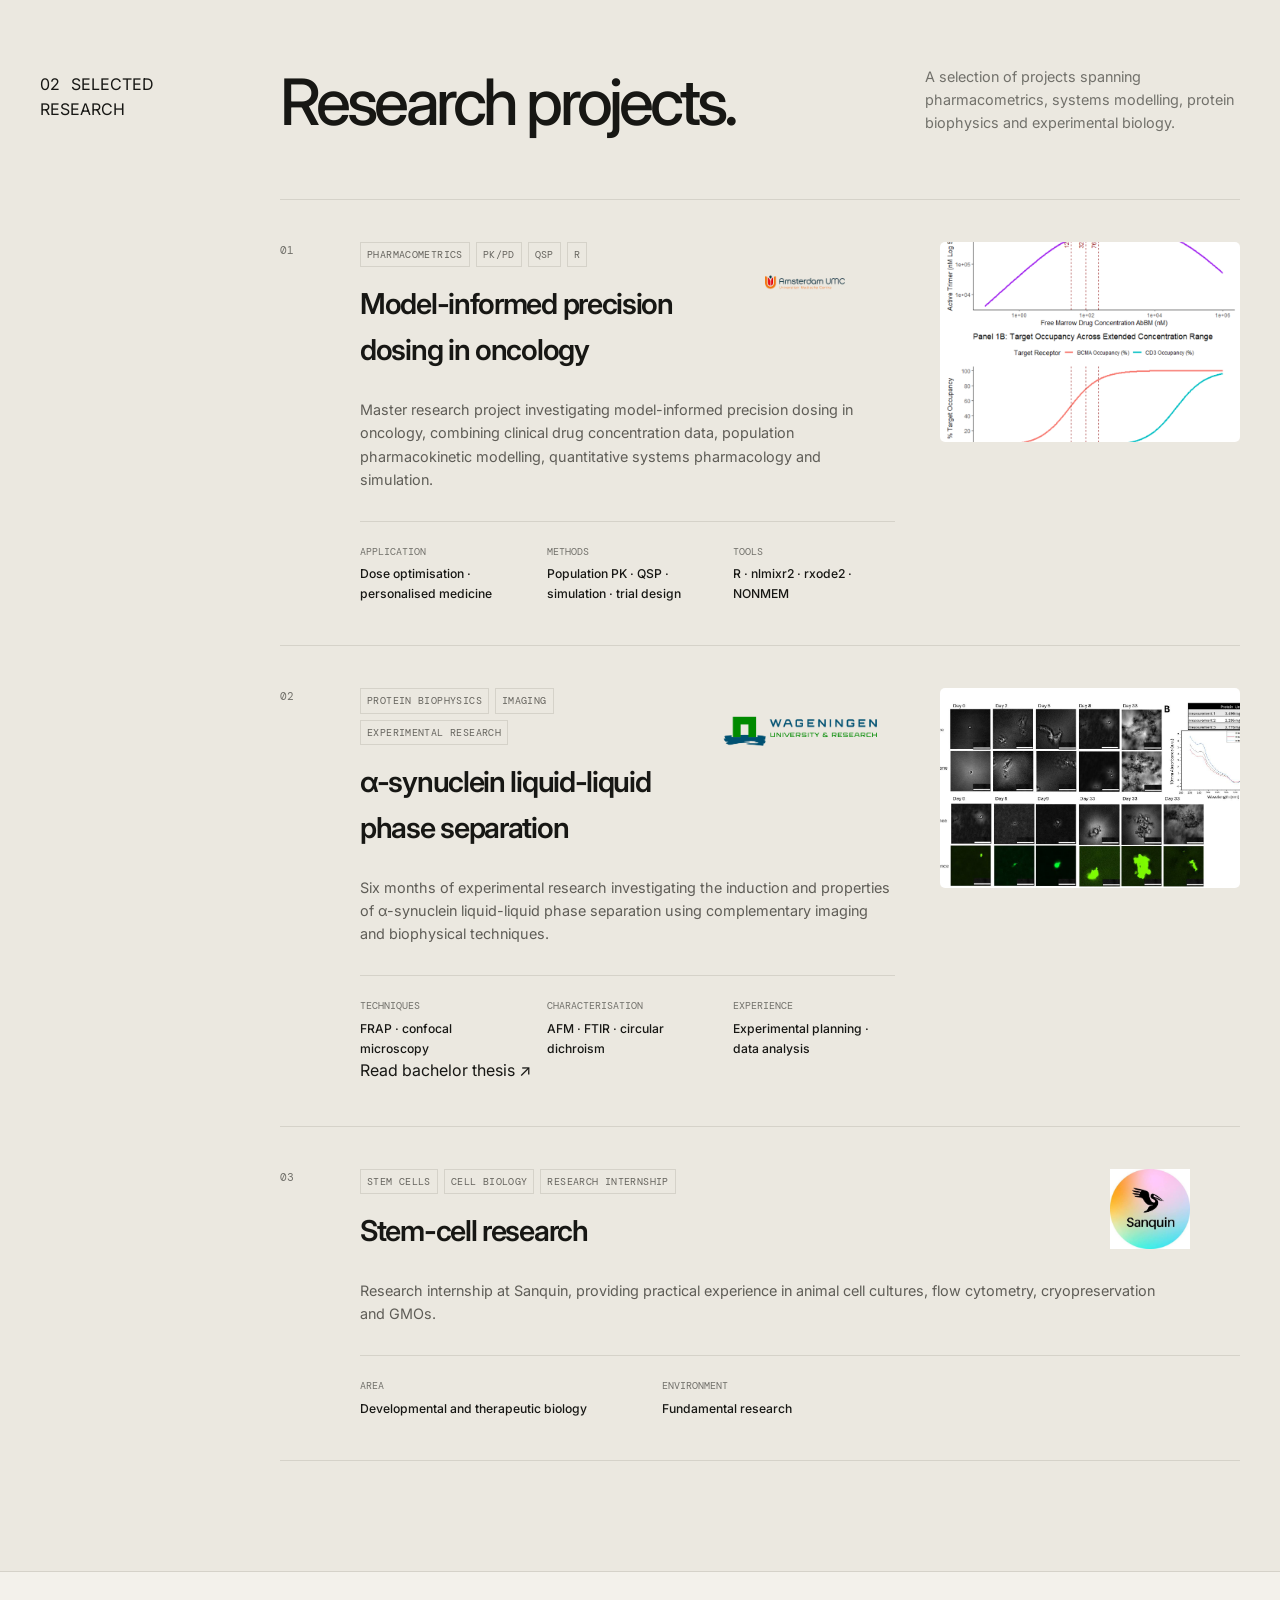
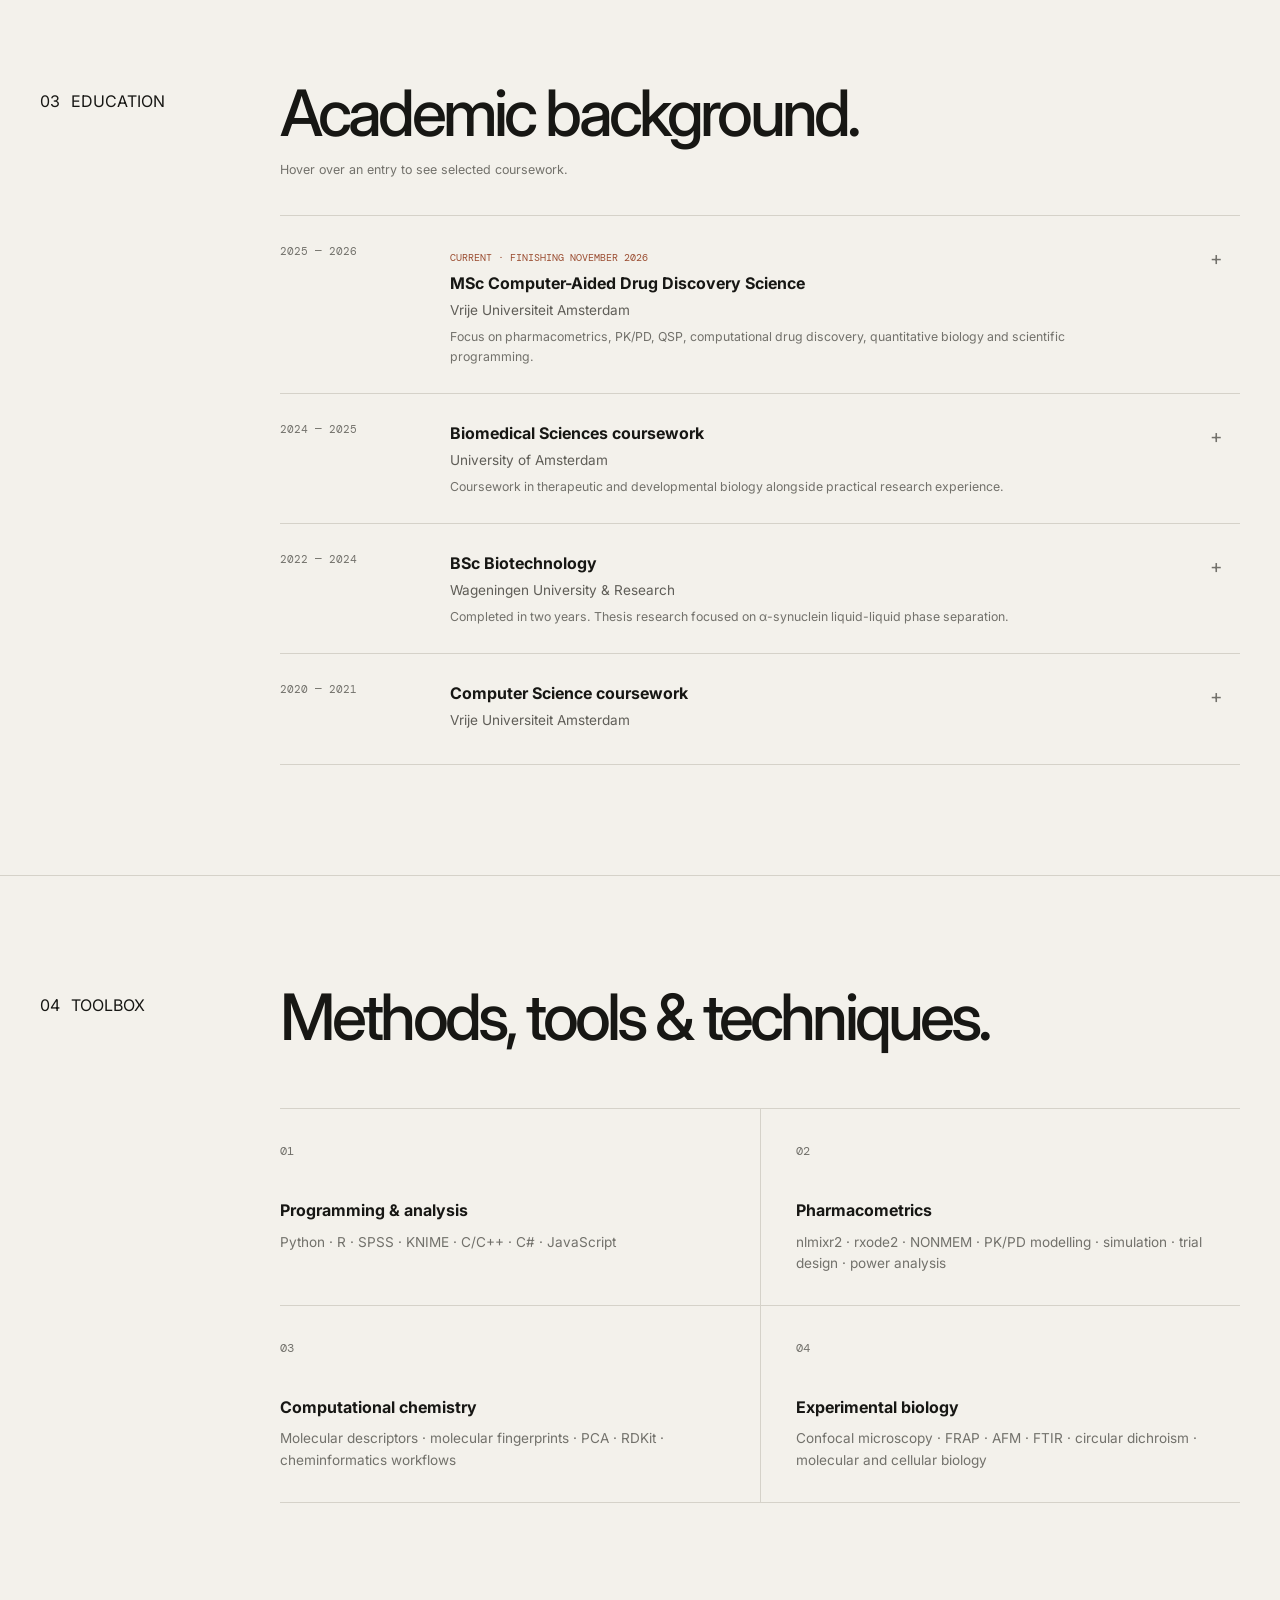
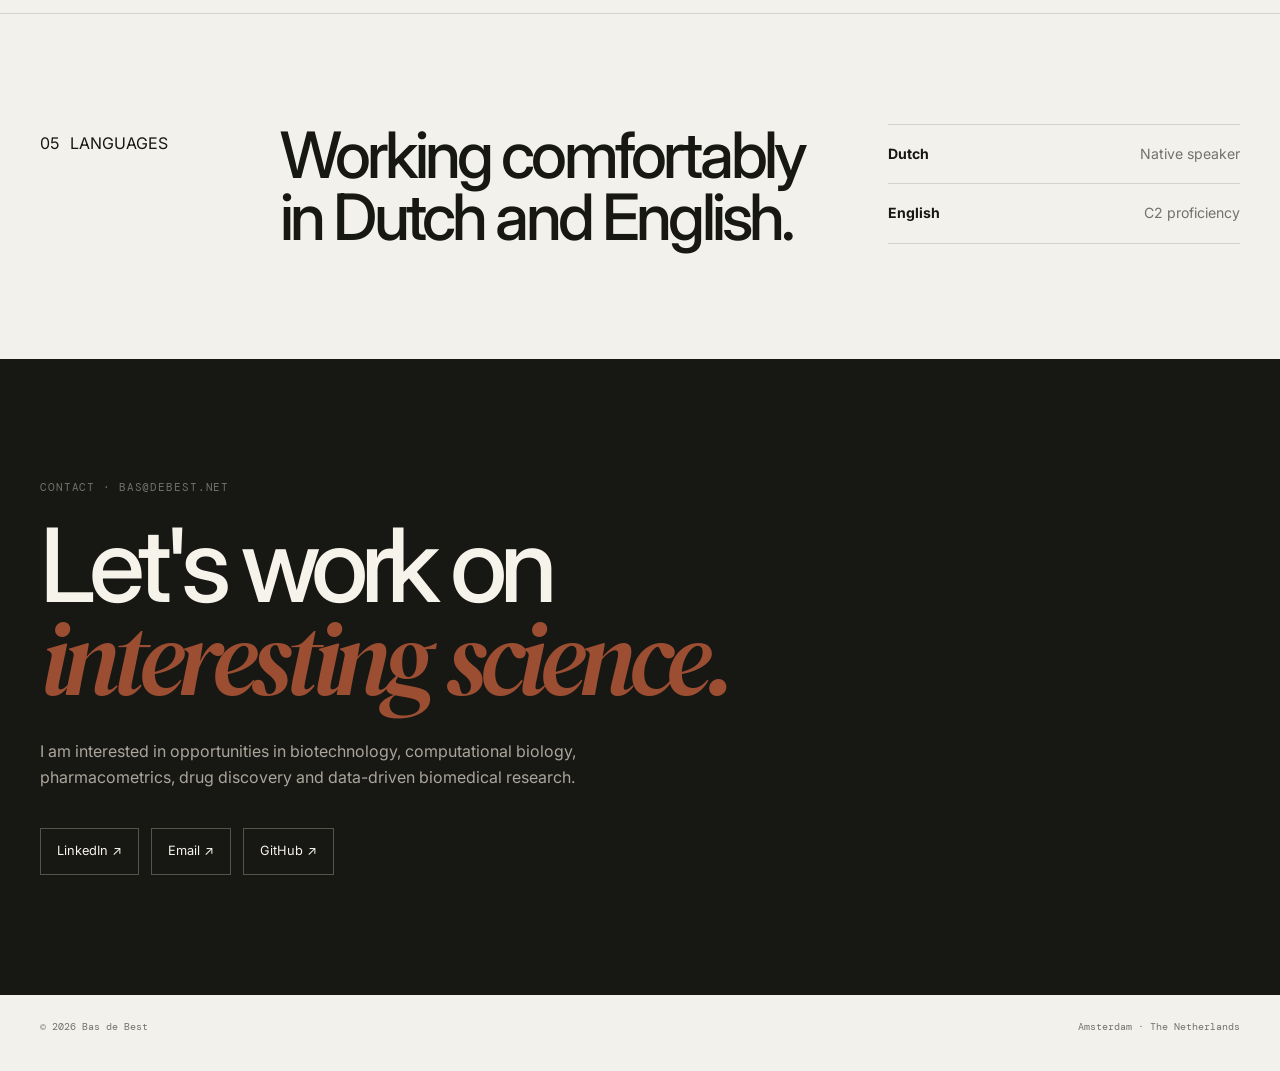
==== commit 2f0641c7: "Update index.html" ====
--- a/index.html
+++ b/index.html
@@ -512,7 +512,7 @@
 
             <a
               class="research-document"
-              href="documents/bachelor-thesis.pdf"
+              href="files/bachelor-thesis.pdf"
               target="_blank"
             >
               Read bachelor thesis <span>↗</span>
--- a/style.css
+++ b/style.css
@@ -1,1564 +1,983 @@
 @import url('https://fonts.googleapis.com/css2?family=DM+Mono:wght@400;500&family=DM+Serif+Display:ital@0;1&family=Inter:wght@400;500;600;700&display=swap');
 
-
-/* =========================================================
-   VARIABLES
-========================================================= */
-
 :root {
-    --paper: #f3f1eb;
-    --ink: #171714;
-    --muted: #72716b;
-    --line: #d5d2c9;
-    --accent: #9b4e32;
-    --card: #e7e2d8;
-    --white: #f8f6f0;
-
-    --max: 1200px;
-}
-
-
-/* =========================================================
-   RESET / BASE
-========================================================= */
+  --paper: #f3f1eb;
+  --ink: #171714;
+  --muted: #72716b;
+  --line: #d5d2c9;
+  --accent: #9b4e32;
+  --card: #e7e2d8;
+  --max: 1200px;
+}
 
 * {
-    box-sizing: border-box;
+  box-sizing: border-box;
 }
 
 html {
-    scroll-behavior: smooth;
+  scroll-behavior: smooth;
 }
 
 body {
+  margin: 0;
+  background: var(--paper);
+  color: var(--ink);
+  font-family: Inter, Arial, sans-serif;
+  line-height: 1.6;
+}
+
+a {
+  color: inherit;
+  text-decoration: none;
+}
+
+.container {
+  width: min(calc(100% - 56px), var(--max));
+  margin: auto;
+}
+
+/* =========================
+   HEADER
+   ========================= */
+
+.site-header {
+  position: sticky;
+  top: 0;
+  z-index: 10;
+  background: rgba(243, 241, 235, 0.92);
+  backdrop-filter: blur(14px);
+  border-bottom: 1px solid rgba(213, 210, 201, 0.6);
+}
+
+.nav {
+  height: 78px;
+  display: flex;
+  align-items: center;
+  justify-content: space-between;
+}
+
+.brand {
+  font-size: 1.12rem;
+  font-weight: 700;
+  letter-spacing: -0.04em;
+}
+
+.brand span {
+  color: var(--accent);
+}
+
+.nav-links {
+  display: flex;
+  gap: 30px;
+  font-size: 0.82rem;
+  color: var(--muted);
+}
+
+.nav-links a:hover,
+.button-link:hover {
+  color: var(--accent);
+}
+
+.nav-contact {
+  font-size: 0.78rem;
+  font-weight: 600;
+  border-bottom: 1px solid var(--ink);
+  padding-bottom: 2px;
+}
+
+/* =========================
+   HERO
+   ========================= */
+
+.hero {
+  padding: 75px 0 100px;
+}
+
+.hero-grid {
+  display: grid;
+  grid-template-columns: minmax(0, 1.5fr) minmax(300px, 0.72fr);
+  gap: 80px;
+  align-items: center;
+}
+
+.eyebrow {
+  font-family: "DM Mono", monospace;
+  font-size: 0.69rem;
+  letter-spacing: 0.08em;
+  color: var(--muted);
+  margin: 0;
+  text-transform: uppercase;
+}
+
+.hero-title-row {
+  display: flex;
+  align-items: center;
+  gap: 55px;
+}
+
+.hero-content {
+  min-width: 0;
+}
+
+.hero h1 {
+  font-size: clamp(4rem, 8vw, 7.8rem);
+  line-height: 0.86;
+  letter-spacing: -0.075em;
+  margin: 25px 0 32px;
+  font-weight: 500;
+}
+
+.hero h1 em,
+.about-heading em,
+.contact-inner h2 em {
+  font-family: "DM Serif Display", serif;
+  font-weight: 400;
+  color: var(--accent);
+}
+
+.hero-intro {
+  font-size: 1.05rem;
+  line-height: 1.75;
+  color: #5e5c56;
+  max-width: 630px;
+}
+
+.hero-buttons {
+  display: flex;
+  align-items: center;
+  gap: 25px;
+  margin-top: 32px;
+}
+
+.button {
+  display: inline-flex;
+  gap: 24px;
+  align-items: center;
+  padding: 13px 17px;
+  font-size: 0.8rem;
+  font-weight: 600;
+}
+
+.button-dark {
+  background: var(--ink);
+  color: #fff;
+}
+
+.button-link {
+  font-size: 0.84rem;
+  font-weight: 600;
+  border-bottom: 1px solid var(--line);
+  padding-bottom: 3px;
+}
+
+/* =========================
+   PORTRAIT
+   ========================= */
+
+.portrait-wrap {
+  width: 175px;
+  flex-shrink: 0;
+  align-self: flex-start;
+  margin-top: 45px;
+}
+
+.portrait {
+  display: block;
+  width: 175px;
+  height: 175px;
+  object-fit: cover;
+  border-radius: 50%;
+  filter: none;
+}
+
+.portrait-caption {
+  display: block;
+  margin-top: 10px;
+  font-family: "DM Mono", monospace;
+  font-size: 0.58rem;
+  color: var(--muted);
+  text-align: center;
+}
+
+/* =========================
+   PROFILE CARD
+   ========================= */
+
+.profile-card {
+  background: var(--ink);
+  color: #f7f5ef;
+  padding: 30px;
+  min-height: 390px;
+  display: flex;
+  flex-direction: column;
+  justify-content: space-between;
+}
+
+.card-top {
+  display: flex;
+  justify-content: space-between;
+  gap: 15px;
+  font-family: "DM Mono", monospace;
+  font-size: 0.65rem;
+  text-transform: uppercase;
+  letter-spacing: 0.07em;
+  color: #aaa69b;
+}
+
+.status {
+  display: flex;
+  align-items: center;
+  gap: 7px;
+}
+
+.status-dot {
+  width: 7px;
+  height: 7px;
+  background: #c76a46;
+  border-radius: 50%;
+}
+
+.card-label {
+  font-family: "DM Mono", monospace;
+  font-size: 0.7rem;
+  color: #aaa69b;
+  margin: 0 0 10px;
+}
+
+.card-main h2 {
+  font-family: "DM Serif Display", serif;
+  font-size: 2rem;
+  line-height: 1.08;
+  font-weight: 400;
+  margin: 0 0 10px;
+}
+
+.card-main p:last-child {
+  color: #aaa69b;
+  font-size: 0.84rem;
+  margin: 0;
+}
+
+.card-bottom {
+  border-top: 1px solid #3b3a35;
+  padding-top: 18px;
+  display: grid;
+  gap: 18px;
+}
+
+.card-bottom div {
+  display: grid;
+  grid-template-columns: 70px 1fr;
+  gap: 15px;
+  font-size: 0.72rem;
+}
+
+.card-bottom span {
+  color: #aaa69b;
+}
+
+.card-bottom strong {
+  font-weight: 500;
+}
+
+/* =========================
+   GENERAL SECTIONS
+   ========================= */
+
+.section {
+  border-top: 1px solid var(--line);
+  padding: 110px 0;
+}
+
+.section-grid {
+  display: grid;
+  grid-template-columns: 180px minmax(0, 1fr);
+  gap: 60px;
+}
+
+.section-label {
+  padding-top: 7px;
+}
+
+.section-label span {
+  margin-right: 7px;
+}
+
+.section-body {
+  min-width: 0;
+}
+
+.section-body h2 {
+  font-size: clamp(2.7rem, 5vw, 4.7rem);
+  line-height: 0.98;
+  letter-spacing: -0.06em;
+  font-weight: 500;
+  margin: 0;
+}
+
+/* =========================
+   ABOUT
+   ========================= */
+
+.about-heading {
+  max-width: 900px;
+}
+
+.about-columns {
+  display: grid;
+  grid-template-columns: 1fr 1fr;
+  gap: 50px;
+  margin-top: 50px;
+}
+
+.about-columns p {
+  margin: 0;
+  color: #5f5d57;
+  font-size: 0.98rem;
+}
+
+.interest-grid {
+  display: grid;
+  grid-template-columns: repeat(3, 1fr);
+  margin-top: 65px;
+  border-top: 1px solid var(--line);
+}
+
+.interest {
+  padding: 28px 30px 25px 0;
+  border-bottom: 1px solid var(--line);
+}
+
+.interest + .interest {
+  padding-left: 30px;
+  border-left: 1px solid var(--line);
+}
+
+.interest > span {
+  font-family: "DM Mono", monospace;
+  font-size: 0.7rem;
+  color: var(--muted);
+}
+
+.interest h3 {
+  font-size: 1rem;
+  margin: 30px 0 8px;
+}
+
+.interest p {
+  margin: 0;
+  color: var(--muted);
+  font-size: 0.84rem;
+}
+
+/* =========================
+   RESEARCH
+   ========================= */
+
+.research-section {
+  background: #ebe8e0;
+}
+
+.section-title-row {
+  display: grid;
+  grid-template-columns: 1.3fr 0.7fr;
+  gap: 60px;
+  align-items: end;
+}
+
+.section-title-row p {
+  color: var(--muted);
+  font-size: 0.9rem;
+  margin: 0;
+}
+
+.research-card {
+  display: grid;
+  grid-template-columns: 55px minmax(0, 1fr);
+  gap: 25px;
+  padding: 42px 0;
+  border-bottom: 1px solid var(--line);
+}
+
+.research-card.featured {
+  border-top: 1px solid var(--line);
+  margin-top: 65px;
+}
+
+.research-number {
+  font-family: "DM Mono", monospace;
+  font-size: 0.7rem;
+  color: var(--muted);
+}
+
+.research-content {
+  min-width: 0;
+}
+
+/*
+   IMPORTANT:
+   Research images now sit to the RIGHT of the
+   project text on desktop.
+*/
+
+.research-heading {
+  display: flex;
+  justify-content: space-between;
+  align-items: flex-start;
+  gap: 35px;
+}
+
+.research-heading > div:first-child {
+  min-width: 0;
+}
+
+.research-heading h3 {
+  font-size: 1.8rem;
+  letter-spacing: -0.045em;
+  margin: 0;
+  font-weight: 600;
+  max-width: 700px;
+}
+
+.tags {
+  display: flex;
+  gap: 6px;
+  flex-wrap: wrap;
+  margin-bottom: 14px;
+}
+
+.tags span {
+  font-family: "DM Mono", monospace;
+  font-size: 0.6rem;
+  text-transform: uppercase;
+  letter-spacing: 0.04em;
+  border: 1px solid var(--line);
+  padding: 4px 6px;
+  color: #66645e;
+}
+
+/* Image beside project */
+
+.institution-logo {
+  flex-shrink: 0;
+  width: 180px;
+  display: flex;
+  align-items: flex-start;
+  justify-content: flex-end;
+}
+
+.institution-logo img {
+  display: block;
+  width: 100%;
+  max-width: 180px;
+  height: 80px;
+  object-fit: contain;
+}
+
+/*
+   If you have microscopy/model images using
+   .research-image, these will sit on the right.
+*/
+
+.research-image {
+  width: 300px;
+  flex-shrink: 0;
+  margin-left: 20px;
+}
+
+.research-image img {
+  display: block;
+  width: 100%;
+  height: 200px;
+  object-fit: cover;
+  border-radius: 5px;
+}
+
+.research-description {
+  margin: 25px 0 0;
+  color: #5f5d57;
+  font-size: 0.9rem;
+  max-width: 800px;
+}
+
+.research-details {
+  display: grid;
+  grid-template-columns: repeat(3, 1fr);
+  gap: 25px;
+  margin-top: 30px;
+  border-top: 1px solid var(--line);
+  padding-top: 22px;
+}
+
+.research-details div {
+  display: flex;
+  flex-direction: column;
+  gap: 5px;
+}
+
+.research-details span {
+  font-family: "DM Mono", monospace;
+  font-size: 0.62rem;
+  text-transform: uppercase;
+  color: var(--muted);
+}
+
+.research-details strong {
+  font-size: 0.76rem;
+  font-weight: 500;
+}
+
+/* =========================
+   EDUCATION
+   ========================= */
+
+.education-hint {
+  color: var(--muted);
+  font-size: 0.78rem;
+  margin: 15px 0 35px;
+}
+
+.timeline {
+  border-top: 1px solid var(--line);
+}
+
+.timeline-item {
+  position: relative;
+  display: grid;
+  grid-template-columns: 140px minmax(0, 1fr) 30px;
+  gap: 30px;
+  padding: 27px 0;
+  border-bottom: 1px solid var(--line);
+}
+
+.timeline-date {
+  font-family: "DM Mono", monospace;
+  font-size: 0.68rem;
+  color: var(--muted);
+}
+
+.timeline-content {
+  position: relative;
+  min-width: 0;
+}
+
+.timeline-status {
+  display: inline-block;
+  font-family: "DM Mono", monospace;
+  font-size: 0.6rem;
+  text-transform: uppercase;
+  color: var(--accent);
+  margin-bottom: 6px;
+}
+
+.timeline-content h3 {
+  margin: 0;
+  font-size: 1rem;
+}
+
+.timeline-content p {
+  margin: 3px 0 5px;
+  color: #5f5d57;
+  font-size: 0.85rem;
+}
+
+.timeline-content small {
+  display: block;
+  color: var(--muted);
+  font-size: 0.77rem;
+  max-width: 650px;
+}
+
+.education-plus {
+  font-size: 1.2rem;
+  color: var(--muted);
+}
+
+/* =========================
+   COURSE POPUP
+   ========================= */
+
+.course-popup {
+  position: absolute;
+  left: 0;
+  top: calc(100% + 15px);
+  width: min(500px, 90vw);
+  padding: 22px;
+  background: var(--ink);
+  color: #f7f5ef;
+  box-shadow: 0 20px 50px rgba(0, 0, 0, 0.15);
+  opacity: 0;
+  visibility: hidden;
+  transform: translateY(8px);
+  transition: opacity 0.2s ease, transform 0.2s ease;
+  z-index: 5;
+}
+
+.education-item:hover .course-popup {
+  opacity: 1;
+  visibility: visible;
+  transform: translateY(0);
+}
+
+.course-popup > span {
+  font-family: "DM Mono", monospace;
+  font-size: 0.62rem;
+  text-transform: uppercase;
+  color: #aaa69b;
+}
+
+.course-popup ul {
+  columns: 2;
+  margin: 14px 0 0;
+  padding-left: 18px;
+}
+
+.course-popup li {
+  font-size: 0.72rem;
+  margin-bottom: 5px;
+}
+
+/* =========================
+   SKILLS
+   ========================= */
+
+.skills-grid {
+  display: grid;
+  grid-template-columns: 1fr 1fr;
+  margin-top: 60px;
+  border-top: 1px solid var(--line);
+}
+
+.skill-card {
+  padding: 28px 35px 30px 0;
+  border-bottom: 1px solid var(--line);
+  min-height: 170px;
+}
+
+.skill-card:nth-child(even) {
+  padding-left: 35px;
+  border-left: 1px solid var(--line);
+}
+
+.skill-number {
+  font-family: "DM Mono", monospace;
+  font-size: 0.72rem;
+  color: var(--muted);
+}
+
+.skill-card h3 {
+  font-size: 1rem;
+  margin: 35px 0 8px;
+}
+
+.skill-card p {
+  margin: 0;
+  color: var(--muted);
+  font-size: 0.85rem;
+}
+
+/* =========================
+   LANGUAGES
+   ========================= */
+
+.language-grid {
+  display: grid;
+  grid-template-columns: 1.2fr 0.8fr;
+  gap: 80px;
+}
+
+.language-list {
+  border-top: 1px solid var(--line);
+}
+
+.language-row {
+  display: flex;
+  justify-content: space-between;
+  gap: 20px;
+  padding: 18px 0;
+  border-bottom: 1px solid var(--line);
+  font-size: 0.88rem;
+}
+
+.language-row span {
+  color: var(--muted);
+}
+
+/* =========================
+   CONTACT
+   ========================= */
+
+.contact-section {
+  background: var(--ink);
+  color: #f6f3eb;
+  padding: 120px 0;
+}
+
+.contact-inner h2 {
+  font-size: clamp(3.7rem, 8vw, 7.5rem);
+  letter-spacing: -0.07em;
+  line-height: 0.9;
+  font-weight: 500;
+  margin: 22px 0 35px;
+}
+
+.contact-description {
+  max-width: 580px;
+  color: #aaa69b;
+}
+
+.contact-buttons {
+  display: flex;
+  gap: 12px;
+  margin-top: 38px;
+}
+
+.contact-buttons a {
+  border: 1px solid #55534c;
+  padding: 12px 16px;
+  font-size: 0.8rem;
+}
+
+.contact-buttons a:hover {
+  background: #f6f3eb;
+  color: var(--ink);
+}
+
+/* =========================
+   FOOTER
+   ========================= */
+
+footer {
+  background: var(--paper);
+}
+
+.footer-inner {
+  display: flex;
+  justify-content: space-between;
+  padding: 24px 0 36px;
+  font-family: "DM Mono", monospace;
+  font-size: 0.65rem;
+  color: var(--muted);
+}
+
+/* =========================
+   DESKTOP RESEARCH IMAGE LAYOUT
+   ========================= */
+
+@media (min-width: 851px) {
+
+  /*
+     Put the research image beside the main project
+     content rather than underneath it.
+  */
+
+  .research-content:has(.research-image) {
+    display: grid;
+    grid-template-columns: minmax(0, 1fr) 300px;
+    column-gap: 45px;
+    align-items: start;
+  }
+
+  .research-content:has(.research-image) .research-heading,
+  .research-content:has(.research-image) .research-description,
+  .research-content:has(.research-image) .research-details {
+    grid-column: 1;
+  }
+
+  .research-content:has(.research-image) .research-image {
+    grid-column: 2;
+    grid-row: 1 / span 3;
+    width: 300px;
     margin: 0;
-    background: var(--paper);
-    color: var(--ink);
-    font-family: Inter, Arial, sans-serif;
-    line-height: 1.6;
-}
-
-img {
-    max-width: 100%;
-    display: block;
-}
-
-a {
-    color: inherit;
-    text-decoration: none;
-}
-
-.container {
-    width: min(calc(100% - 56px), var(--max));
-    margin: 0 auto;
-}
-
-
-/* =========================================================
-   HEADER / NAVIGATION
-========================================================= */
-
-.site-header {
-    position: sticky;
-    top: 0;
-    z-index: 100;
-
-    background: rgba(243, 241, 235, 0.92);
-    backdrop-filter: blur(14px);
-
-    border-bottom: 1px solid rgba(213, 210, 201, 0.7);
-}
-
-.nav {
-    height: 78px;
-
-    display: flex;
-    align-items: center;
-    justify-content: space-between;
-}
-
-.brand {
-    font-size: 1.12rem;
-    font-weight: 700;
-    letter-spacing: -0.04em;
-}
-
-.brand span {
-    color: var(--accent);
-}
-
-.nav-links {
-    display: flex;
+  }
+}
+
+/* =========================
+   TABLET / MOBILE
+   ========================= */
+
+@media (max-width: 850px) {
+
+  .container {
+    width: min(calc(100% - 36px), var(--max));
+  }
+
+  .nav-links {
+    display: none;
+  }
+
+  .nav-contact {
+    display: none;
+  }
+
+  .hero-grid,
+  .section-grid {
+    grid-template-columns: 1fr;
+  }
+
+  .hero-grid {
+    gap: 45px;
+  }
+
+  .hero-title-row {
+    align-items: flex-start;
+  }
+
+  .portrait-wrap {
+    width: 130px;
+  }
+
+  .portrait {
+    width: 130px;
+    height: 130px;
+  }
+
+  .profile-card {
+    min-height: 320px;
+  }
+
+  .section {
+    padding: 85px 0;
+  }
+
+  .about-columns,
+  .section-title-row,
+  .language-grid {
+    grid-template-columns: 1fr;
     gap: 30px;
-
-    font-size: 0.82rem;
-    color: var(--muted);
-}
-
-.nav-links a {
-    transition: color 0.2s ease;
-}
-
-.nav-links a:hover {
-    color: var(--accent);
-}
-
-.nav-contact {
-    font-size: 0.78rem;
-    font-weight: 600;
-
-    border-bottom: 1px solid var(--ink);
-    padding-bottom: 2px;
-}
-
-.nav-contact span {
-    margin-left: 4px;
-}
-
-
-/* =========================================================
-   GENERAL TYPOGRAPHY
-========================================================= */
-
-.eyebrow,
-.section-label {
-    font-family: "DM Mono", monospace;
-    font-size: 0.69rem;
-    letter-spacing: 0.08em;
-    color: var(--muted);
-    text-transform: uppercase;
-}
-
-.eyebrow {
-    margin: 0;
-}
-
-.section-label {
+  }
+
+  .interest-grid {
+    grid-template-columns: 1fr;
+  }
+
+  .interest,
+  .interest + .interest {
+    padding: 25px 0;
+    border-left: 0;
+  }
+
+  .research-heading {
+    flex-direction: column;
+  }
+
+  .institution-logo {
+    justify-content: flex-start;
+    width: 200px;
+  }
+
+  .institution-logo img {
+    max-width: 200px;
+  }
+
+  .research-content:has(.research-image) {
     display: flex;
     flex-direction: column;
-    gap: 6px;
-}
-
-.section-label span {
-    color: var(--accent);
-}
-
-
-/* =========================================================
-   HERO
-========================================================= */
-
-.hero {
-    padding: 90px 0 110px;
-}
-
-.hero-grid {
-    display: grid;
-
-    grid-template-columns:
-        minmax(0, 1fr)
-        minmax(300px, 0.65fr);
-
-    gap: 80px;
-    align-items: center;
-}
-
-.hero-content {
-    min-width: 0;
-}
-
-.hero-title-row {
-    display: grid;
-
-    grid-template-columns:
-        minmax(0, 1fr)
-        190px;
-
-    gap: 45px;
-    align-items: end;
-}
-
-.hero h1 {
-    font-size: clamp(4rem, 7vw, 7rem);
-
-    line-height: 0.86;
-    letter-spacing: -0.075em;
-
-    margin: 24px 0 32px;
-
-    font-weight: 500;
-}
-
-.hero h1 em {
-    font-family: "DM Serif Display", serif;
-    font-weight: 400;
-    color: var(--accent);
-}
-
-.hero-intro {
-    max-width: 650px;
-
-    font-size: 1.05rem;
-    line-height: 1.75;
-
-    color: #5e5c56;
-
-    margin: 0;
-}
-
-.hero-buttons {
-    display: flex;
-    align-items: center;
-    gap: 25px;
-
-    margin-top: 32px;
-}
-
-.button {
-    display: inline-flex;
-    align-items: center;
-    gap: 24px;
-
-    padding: 13px 17px;
-
-    font-size: 0.8rem;
-    font-weight: 600;
-}
-
-.button-dark {
-    background: var(--ink);
-    color: white;
-
-    transition:
-        transform 0.2s ease,
-        background 0.2s ease;
-}
-
-.button-dark:hover {
-    transform: translateY(-2px);
-    background: var(--accent);
-}
-
-.button-link {
-    font-size: 0.84rem;
-    font-weight: 600;
-
-    border-bottom: 1px solid var(--line);
-    padding-bottom: 3px;
-
-    transition: color 0.2s ease;
-}
-
-.button-link:hover {
-    color: var(--accent);
-}
-
-
-/* =========================================================
-   PROFILE PHOTO
-========================================================= */
-
-.portrait-wrap {
-    display: flex;
+  }
+
+  .research-content:has(.research-image) .research-image {
+    order: 5;
+    width: 100%;
+    max-width: 500px;
+    margin: 25px 0 0;
+  }
+
+  .research-content:has(.research-image) .research-image img {
+    height: auto;
+    aspect-ratio: 16 / 10;
+  }
+
+  .research-details {
+    grid-template-columns: 1fr;
+    gap: 18px;
+  }
+
+  .timeline-item {
+    grid-template-columns: 100px minmax(0, 1fr) 20px;
+    gap: 20px;
+  }
+
+  .skills-grid {
+    grid-template-columns: 1fr;
+  }
+
+  .skill-card:nth-child(even) {
+    padding-left: 0;
+    border-left: 0;
+  }
+
+  .course-popup {
+    position: fixed;
+    left: 5%;
+    top: 15%;
+    width: 90%;
+    max-height: 70vh;
+    overflow-y: auto;
+  }
+}
+
+@media (max-width: 520px) {
+
+  .hero {
+    padding-top: 55px;
+  }
+
+  .hero-title-row {
     flex-direction: column;
-    align-items: center;
-
-    transform: translateY(-10px);
-}
-
-.portrait {
-    width: 175px;
-    height: 175px;
-
-    object-fit: cover;
-
-    border-radius: 50%;
-
-    border: 5px solid var(--paper);
-
-    box-shadow:
-        0 0 0 1px var(--line),
-        0 12px 30px rgba(23, 23, 20, 0.10);
-}
-
-.portrait-caption {
-    margin-top: 12px;
-
-    font-family: "DM Mono", monospace;
-    font-size: 0.58rem;
-
-    color: var(--muted);
-    text-align: center;
-}
-
-
-/* =========================================================
-   HERO PROFILE CARD
-========================================================= */
-
-.profile-card {
-    background: var(--ink);
-    color: var(--white);
-
-    min-height: 410px;
-
-    padding: 30px;
-
-    display: flex;
+    gap: 30px;
+  }
+
+  .portrait-wrap {
+    order: -1;
+    align-self: flex-end;
+    margin-top: 0;
+  }
+
+  .hero h1 {
+    font-size: 4.2rem;
+  }
+
+  .hero-buttons {
+    align-items: flex-start;
     flex-direction: column;
-
-    justify-content: space-between;
-}
-
-.card-top {
-    display: flex;
-    justify-content: space-between;
-    align-items: center;
-
-    gap: 20px;
-
-    font-family: "DM Mono", monospace;
-    font-size: 0.66rem;
-
-    text-transform: uppercase;
-    letter-spacing: 0.07em;
-
-    color: #aaa69b;
-}
-
-.status {
-    display: flex;
-    align-items: center;
-    gap: 7px;
-
-    white-space: nowrap;
-}
-
-.status-dot {
-    width: 7px;
-    height: 7px;
-
-    border-radius: 50%;
-
-    background: #c76a46;
-}
-
-.card-main {
-    margin-top: auto;
-    margin-bottom: 45px;
-}
-
-.card-label {
-    margin: 0 0 10px;
-
-    font-family: "DM Mono", monospace;
-    font-size: 0.65rem;
-
-    text-transform: uppercase;
-    color: #aaa69b;
-}
-
-.card-main h2 {
-    margin: 0 0 10px;
-
-    font-family: "DM Serif Display", serif;
-
-    font-size: 2rem;
-    line-height: 1.08;
-
-    font-weight: 400;
-}
-
-.card-main p:last-child {
-    margin: 0;
-
-    color: #aaa69b;
-    font-size: 0.84rem;
-}
-
-.card-bottom {
-    border-top: 1px solid #3b3a35;
-
-    padding-top: 18px;
-
-    display: grid;
-    gap: 16px;
-}
-
-.card-bottom div {
-    display: grid;
-    grid-template-columns: 65px 1fr;
-
-    gap: 15px;
-
-    font-size: 0.72rem;
-}
-
-.card-bottom span {
-    color: #aaa69b;
-}
-
-.card-bottom strong {
-    font-weight: 500;
-}
-
-
-/* =========================================================
-   GENERAL SECTIONS
-========================================================= */
-
-.section {
-    border-top: 1px solid var(--line);
-
-    padding: 110px 0;
-}
-
-.section-grid {
-    display: grid;
-
-    grid-template-columns: 180px minmax(0, 1fr);
-
-    gap: 60px;
-}
-
-.section-body {
-    min-width: 0;
-}
-
-.section-body > h2,
-.about-heading h2 {
-    margin: 0;
-
-    font-size: clamp(2.6rem, 5vw, 4.5rem);
-
-    line-height: 0.98;
-    letter-spacing: -0.06em;
-
-    font-weight: 500;
-}
-
-.about-heading em {
-    font-family: "DM Serif Display", serif;
-    font-weight: 400;
-    color: var(--accent);
-}
-
-
-/* =========================================================
-   ABOUT
-========================================================= */
-
-.about-columns {
-    display: grid;
-
-    grid-template-columns: 1fr 1fr;
-
-    gap: 50px;
-
-    margin-top: 50px;
-}
-
-.about-columns p {
-    margin: 0;
-
-    color: #5f5d57;
-
-    font-size: 0.96rem;
-    line-height: 1.75;
-}
-
-.interest-grid {
-    display: grid;
-
-    grid-template-columns: repeat(3, 1fr);
-
-    border-top: 1px solid var(--line);
-
-    margin-top: 65px;
-}
-
-.interest {
-    padding: 28px 30px 20px 0;
-
-    min-height: 180px;
-}
-
-.interest + .interest {
-    border-left: 1px solid var(--line);
-
-    padding-left: 30px;
-}
-
-.interest > span {
-    font-family: "DM Mono", monospace;
-
-    font-size: 0.68rem;
-
-    color: var(--muted);
-}
-
-.interest h3 {
-    font-size: 1rem;
-
-    margin: 28px 0 8px;
-}
-
-.interest p {
-    margin: 0;
-
-    color: var(--muted);
-
-    font-size: 0.84rem;
-}
-
-
-/* =========================================================
-   RESEARCH HEADER
-========================================================= */
-
-.section-title-row {
-    display: grid;
-
-    grid-template-columns: 1.3fr 0.7fr;
-
-    gap: 60px;
-
-    align-items: end;
-}
-
-.section-title-row h2 {
-    margin: 0;
-
-    font-size: clamp(2.7rem, 5vw, 4.5rem);
-
-    line-height: 0.95;
-
-    letter-spacing: -0.06em;
-
-    font-weight: 500;
-}
-
-.section-title-row p {
-    margin: 0 0 5px;
-
-    color: var(--muted);
-
-    font-size: 0.9rem;
-}
-
-
-/* =========================================================
-   RESEARCH CARDS
-========================================================= */
-
-.research-card {
-    display: grid;
-
-    grid-template-columns:
-        55px
-        minmax(0, 1fr)
-        270px;
-
-    gap: 30px;
-
-    padding: 38px 0;
-
-    border-bottom: 1px solid var(--line);
-
-    position: relative;
-}
-
-.research-card:first-child {
-    border-top: 1px solid var(--line);
-}
-
-.research-number {
-    font-family: "DM Mono", monospace;
-
-    font-size: 0.7rem;
-
-    color: var(--muted);
-
-    padding-top: 4px;
-}
-
-
-/* IMPORTANT:
-   Research cards are NOT links.
-   Therefore there is deliberately no hover
-   background / padding animation here.
-*/
-
-
-.research-content {
-    min-width: 0;
-}
-
-.research-heading {
-    display: flex;
-
-    justify-content: space-between;
-    align-items: flex-start;
-
-    gap: 30px;
-}
-
-.tags {
-    display: flex;
-
-    flex-wrap: wrap;
-
-    gap: 6px;
-
-    margin-bottom: 14px;
-}
-
-.tags span {
-    font-family: "DM Mono", monospace;
-
-    font-size: 0.59rem;
-
-    text-transform: uppercase;
-
-    letter-spacing: 0.04em;
-
-    border: 1px solid var(--line);
-
-    padding: 4px 6px;
-
-    color: #66645e;
-}
-
-.research-heading h3 {
-    margin: 0;
-
-    font-size: 1.7rem;
-
-    line-height: 1.1;
-
-    letter-spacing: -0.045em;
-
-    font-weight: 600;
-}
-
-.research-description {
-    margin: 18px 0 0;
-
-    color: var(--muted);
-
-    font-size: 0.88rem;
-
-    line-height: 1.65;
-
-    max-width: 700px;
-}
-
-
-/* =========================================================
-   RESEARCH IMAGE
-========================================================= */
-
-.project-image {
+    gap: 18px;
+  }
+
+  .timeline-item {
+    grid-template-columns: 1fr;
+    gap: 8px;
+  }
+
+  .education-plus {
+    display: none;
+  }
+
+  .research-card {
+    grid-template-columns: 1fr;
+    gap: 12px;
+  }
+
+  .research-heading h3 {
+    font-size: 1.35rem;
+  }
+
+  .research-image {
     width: 100%;
-
-    aspect-ratio: 1 / 1;
-
-    overflow: hidden;
-
-    background: var(--paper);
-
-    border: 1px solid var(--line);
-
-    display: flex;
-
-    align-items: center;
-    justify-content: center;
-
-    align-self: center;
-}
-
-.project-image img {
-    width: 100%;
-    height: 100%;
-
-    object-fit: contain;
-
-    /*
-       This prevents scientific figures from being
-       cropped or distorted.
-    */
-
-    padding: 14px;
-}
-
-
-/* =========================================================
-   INSTITUTION LOGOS
-========================================================= */
-
-.institution-logo {
-    width: 125px;
-    min-width: 125px;
-
-    height: 80px;
-
-    display: flex;
-
-    align-items: center;
-    justify-content: flex-end;
-}
-
-.institution-logo img {
-    max-width: 125px;
-    max-height: 75px;
-
-    width: auto;
-    height: auto;
-
-    object-fit: contain;
-}
-
-
-/* =========================================================
-   RESEARCH DETAILS
-========================================================= */
-
-.research-details {
-    display: grid;
-
-    grid-template-columns:
-        repeat(3, minmax(0, 1fr));
-
-    gap: 20px;
-
-    margin-top: 30px;
-
-    padding-top: 20px;
-
-    border-top: 1px solid var(--line);
-}
-
-.research-details div {
-    min-width: 0;
-}
-
-.research-details span {
-    display: block;
-
-    font-family: "DM Mono", monospace;
-
-    font-size: 0.61rem;
-
-    text-transform: uppercase;
-
-    color: var(--muted);
-
-    margin-bottom: 5px;
-}
-
-.research-details strong {
-    display: block;
-
-    font-size: 0.76rem;
-
-    line-height: 1.45;
-
-    font-weight: 600;
-}
-
-
-/* =========================================================
-   THESIS LINK
-========================================================= */
-
-.thesis-link {
-    display: inline-flex;
-
-    margin-top: 25px;
-
-    padding-bottom: 3px;
-
-    border-bottom: 1px solid var(--ink);
-
-    font-size: 0.78rem;
-
-    font-weight: 600;
-
-    transition:
-        color 0.2s ease,
-        border-color 0.2s ease;
-}
-
-.thesis-link:hover {
-    color: var(--accent);
-
-    border-color: var(--accent);
-}
-
-
-/* =========================================================
-   EDUCATION
-========================================================= */
-
-.education-hint {
-    margin: 12px 0 35px;
-
-    color: var(--muted);
-
-    font-size: 0.78rem;
-}
-
-.timeline {
-    border-top: 1px solid var(--line);
-}
-
-.timeline-item {
-    display: grid;
-
-    grid-template-columns:
-        145px
-        minmax(0, 1fr)
-        30px;
-
-    gap: 25px;
-
-    padding: 27px 0;
-
-    border-bottom: 1px solid var(--line);
-
-    position: relative;
-}
-
-.timeline-date {
-    font-family: "DM Mono", monospace;
-
-    font-size: 0.68rem;
-
-    color: var(--muted);
-}
-
-.timeline-content {
-    position: relative;
-
-    min-width: 0;
-}
-
-.timeline-content h3 {
-    margin: 0 0 5px;
-
-    font-size: 1rem;
-
-    line-height: 1.35;
-}
-
-.timeline-content p {
-    margin: 0;
-
-    font-size: 0.84rem;
-
-    color: #5f5d57;
-}
-
-.timeline-content small {
-    display: block;
-
-    margin-top: 8px;
-
-    max-width: 650px;
-
-    color: var(--muted);
-
-    font-size: 0.75rem;
-
-    line-height: 1.55;
-}
-
-.timeline-status {
-    display: inline-block;
-
-    margin-bottom: 7px;
-
-    font-family: "DM Mono", monospace;
-
-    font-size: 0.6rem;
-
-    text-transform: uppercase;
-
-    letter-spacing: 0.04em;
-
-    color: var(--accent);
-}
-
-.education-plus {
-    font-family: "DM Mono", monospace;
-
-    font-size: 0.85rem;
-
-    color: var(--muted);
-
-    align-self: center;
-
-    transition:
-        color 0.2s ease,
-        transform 0.2s ease;
-}
-
-
-/* =========================================================
-   COURSE POPUP
-========================================================= */
-
-.course-popup {
-    position: absolute;
-
-    left: calc(100% - 10px);
-    top: 0;
-
-    width: 310px;
-
-    padding: 20px;
-
-    background: var(--ink);
-
-    color: var(--white);
-
-    opacity: 0;
-
-    visibility: hidden;
-
-    transform: translateX(12px);
-
-    transition:
-        opacity 0.2s ease,
-        transform 0.2s ease,
-        visibility 0.2s ease;
-
-    z-index: 20;
-
-    box-shadow: 0 15px 35px rgba(23, 23, 20, 0.15);
-}
-
-.course-popup::before {
-    content: "";
-
-    position: absolute;
-
-    left: -6px;
-    top: 22px;
-
-    width: 12px;
-    height: 12px;
-
-    background: var(--ink);
-
-    transform: rotate(45deg);
-}
-
-.course-popup > span {
-    display: block;
-
-    margin-bottom: 12px;
-
-    font-family: "DM Mono", monospace;
-
-    font-size: 0.61rem;
-
-    text-transform: uppercase;
-
-    letter-spacing: 0.06em;
-
-    color: #aaa69b;
-}
-
-.course-popup ul {
-    margin: 0;
-
-    padding-left: 17px;
-
+  }
+
+  .section-body h2 {
+    font-size: 2.7rem;
+  }
+
+  .course-popup ul {
     columns: 1;
-}
-
-.course-popup li {
-    margin-bottom: 5px;
-
-    font-size: 0.7rem;
-
-    line-height: 1.35;
-
-    color: #e8e5dc;
-}
-
-.education-item:hover .course-popup {
-    opacity: 1;
-
-    visibility: visible;
-
-    transform: translateX(0);
-}
-
-.education-item:hover .education-plus {
-    color: var(--accent);
-
-    transform: rotate(45deg);
-}
-
-
-/* =========================================================
-   SKILLS
-========================================================= */
-
-.skills-grid {
-    display: grid;
-
-    grid-template-columns: 1fr 1fr;
-
-    margin-top: 55px;
-
-    border-top: 1px solid var(--line);
-}
-
-.skill-card {
-    min-height: 180px;
-
-    padding: 28px 35px 30px 0;
-
-    border-bottom: 1px solid var(--line);
-}
-
-.skill-card:nth-child(even) {
-    padding-left: 35px;
-
-    border-left: 1px solid var(--line);
-}
-
-.skill-number {
-    font-family: "DM Mono", monospace;
-
-    font-size: 0.68rem;
-
-    color: var(--muted);
-}
-
-.skill-card h3 {
-    margin: 32px 0 8px;
-
-    font-size: 1rem;
-}
-
-.skill-card p {
-    margin: 0;
-
-    max-width: 420px;
-
-    color: var(--muted);
-
-    font-size: 0.84rem;
-
-    line-height: 1.6;
-}
-
-
-/* =========================================================
-   LANGUAGES
-========================================================= */
-
-.language-grid {
-    display: grid;
-
-    grid-template-columns: 1.2fr 0.8fr;
-
-    gap: 80px;
-}
-
-.language-grid h2 {
-    margin: 0;
-
-    font-size: clamp(2.5rem, 4.5vw, 4rem);
-
-    line-height: 1;
-
-    letter-spacing: -0.055em;
-
-    font-weight: 500;
-}
-
-.language-list {
-    border-top: 1px solid var(--line);
-}
-
-.language-row {
-    display: flex;
-
-    justify-content: space-between;
-
-    gap: 20px;
-
-    padding: 18px 0;
-
-    border-bottom: 1px solid var(--line);
-
-    font-size: 0.84rem;
-}
-
-.language-row span {
-    color: var(--muted);
-}
-
-
-/* =========================================================
-   CONTACT
-========================================================= */
-
-.contact-section {
-    background: var(--ink);
-
-    color: var(--white);
-
-    padding: 120px 0;
-}
-
-.contact-inner {
-    max-width: var(--max);
-}
-
-.contact-inner .eyebrow {
-    color: #aaa69b;
-}
-
-.contact-inner h2 {
-    margin: 22px 0 35px;
-
-    font-size: clamp(3.7rem, 7vw, 7rem);
-
-    line-height: 0.9;
-
-    letter-spacing: -0.07em;
-
-    font-weight: 500;
-}
-
-.contact-inner h2 em {
-    font-family: "DM Serif Display", serif;
-
-    font-weight: 400;
-
-    color: var(--accent);
-}
-
-.contact-description {
-    max-width: 580px;
-
-    margin: 0;
-
-    color: #aaa69b;
-
-    font-size: 0.9rem;
-
-    line-height: 1.7;
-}
-
-.contact-buttons {
-    display: flex;
-
-    gap: 12px;
-
-    margin-top: 38px;
-}
-
-.contact-buttons a {
-    padding: 12px 16px;
-
-    border: 1px solid #55534c;
-
-    font-size: 0.8rem;
-
-    transition:
-        background 0.2s ease,
-        color 0.2s ease;
-}
-
-.contact-buttons a:hover {
-    background: var(--white);
-
-    color: var(--ink);
-}
-
-
-/* =========================================================
-   FOOTER
-========================================================= */
-
-footer {
-    background: var(--paper);
-}
-
-.footer-inner {
-    display: flex;
-
-    justify-content: space-between;
-
-    gap: 20px;
-
-    padding: 24px 0 36px;
-
-    font-family: "DM Mono", monospace;
-
-    font-size: 0.65rem;
-
-    color: var(--muted);
-}
-
-
-/* =========================================================
-   TABLET
-========================================================= */
-
-@media (max-width: 1050px) {
-
-    .hero-grid {
-        grid-template-columns: 1fr;
-        gap: 55px;
-    }
-
-    .profile-card {
-        max-width: 600px;
-    }
-
-    .research-card {
-        grid-template-columns:
-            45px
-            minmax(0, 1fr)
-            230px;
-
-        gap: 25px;
-    }
-
-    .institution-logo {
-        width: 105px;
-        min-width: 105px;
-    }
-
-    .institution-logo img {
-        max-width: 105px;
-        max-height: 65px;
-    }
-
-}
-
-
-/* =========================================================
-   MOBILE / TABLET
-========================================================= */
-
-@media (max-width: 850px) {
-
-    .container {
-        width: min(calc(100% - 36px), var(--max));
-    }
-
-    .nav {
-        height: 70px;
-    }
-
-    .nav-links {
-        display: none;
-    }
-
-    .nav-contact {
-        display: none;
-    }
-
-
-    /* HERO */
-
-    .hero {
-        padding: 65px 0 85px;
-    }
-
-    .hero-title-row {
-        grid-template-columns: 1fr;
-
-        gap: 35px;
-    }
-
-    .hero h1 {
-        font-size: clamp(4rem, 15vw, 6rem);
-    }
-
-    .portrait-wrap {
-        align-items: flex-start;
-
-        transform: none;
-    }
-
-    .portrait {
-        width: 145px;
-        height: 145px;
-    }
-
-
-    /* SECTIONS */
-
-    .section {
-        padding: 85px 0;
-    }
-
-    .section-grid {
-        grid-template-columns: 1fr;
-
-        gap: 30px;
-    }
-
-
-    /* ABOUT */
-
-    .about-columns {
-        grid-template-columns: 1fr;
-
-        gap: 25px;
-
-        margin-top: 35px;
-    }
-
-    .interest-grid {
-        grid-template-columns: 1fr;
-    }
-
-    .interest {
-        min-height: auto;
-
-        padding: 25px 0;
-    }
-
-    .interest + .interest {
-        border-left: 0;
-
-        border-top: 1px solid var(--line);
-
-        padding-left: 0;
-    }
-
-
-    /* RESEARCH */
-
-    .section-title-row {
-        grid-template-columns: 1fr;
-
-        gap: 20px;
-    }
-
-    .research-card {
-        grid-template-columns:
-            45px
-            minmax(0, 1fr);
-
-        gap: 20px;
-    }
-
-    .project-image {
-        grid-column: 2;
-
-        width: min(100%, 340px);
-
-        margin-top: 15px;
-    }
-
-    .research-heading {
-        flex-direction: column;
-
-        gap: 20px;
-    }
-
-    .institution-logo {
-        width: auto;
-        min-width: 0;
-
-        height: 65px;
-
-        justify-content: flex-start;
-    }
-
-    .institution-logo img {
-        max-width: 150px;
-        max-height: 65px;
-    }
-
-    .research-details {
-        grid-template-columns: 1fr;
-
-        gap: 15px;
-    }
-
-
-    /* EDUCATION */
-
-    .timeline-item {
-        grid-template-columns:
-            1fr 25px;
-
-        gap: 8px;
-    }
-
-    .timeline-date {
-        grid-column: 1 / -1;
-
-        margin-bottom: 5px;
-    }
-
-    .education-plus {
-        grid-column: 2;
-        grid-row: 2;
-
-        align-self: start;
-    }
-
-    .course-popup {
-        position: static;
-
-        width: 100%;
-
-        margin-top: 20px;
-
-        opacity: 1;
-
-        visibility: visible;
-
-        transform: none;
-
-        display: none;
-
-        box-shadow: none;
-    }
-
-    .course-popup::before {
-        display: none;
-    }
-
-    .education-item:hover .course-popup {
-        display: block;
-
-        transform: none;
-    }
-
-
-    /* SKILLS */
-
-    .skills-grid {
-        grid-template-columns: 1fr;
-    }
-
-    .skill-card {
-        padding: 28px 0;
-    }
-
-    .skill-card:nth-child(even) {
-        padding-left: 0;
-
-        border-left: 0;
-    }
-
-
-    /* LANGUAGES */
-
-    .language-grid {
-        grid-template-columns: 1fr;
-
-        gap: 35px;
-    }
-
-
-    /* CONTACT */
-
-    .contact-section {
-        padding: 90px 0;
-    }
-
-    .contact-inner h2 {
-        font-size: clamp(3.5rem, 13vw, 6rem);
-    }
-
-}
-
-
-/* =========================================================
-   SMALL MOBILE
-========================================================= */
-
-@media (max-width: 520px) {
-
-    .container {
-        width: calc(100% - 30px);
-    }
-
-    .hero {
-        padding-top: 50px;
-    }
-
-    .hero h1 {
-        font-size: 4.2rem;
-    }
-
-    .hero-intro {
-        font-size: 0.95rem;
-    }
-
-    .hero-buttons {
-        flex-direction: column;
-
-        align-items: flex-start;
-
-        gap: 18px;
-    }
-
-    .profile-card {
-        min-height: 350px;
-
-        padding: 25px;
-    }
-
-    .card-top {
-        flex-direction: column;
-
-        align-items: flex-start;
-    }
-
-    .section-body > h2,
-    .about-heading h2 {
-        font-size: 2.7rem;
-    }
-
-    .research-heading h3 {
-        font-size: 1.35rem;
-    }
-
-    .research-card {
-        grid-template-columns: 1fr;
-
-        gap: 12px;
-    }
-
-    .research-number {
-        margin-bottom: 2px;
-    }
-
-    .project-image {
-        grid-column: 1;
-
-        width: min(100%, 300px);
-    }
-
-    .institution-logo img {
-        max-width: 135px;
-    }
-
-    .contact-inner h2 {
-        font-size: 3.7rem;
-    }
-
-    .footer-inner {
-        flex-direction: column;
-
-        gap: 8px;
-    }
-
-}
+  }
+
+  .contact-section {
+    padding: 90px 0;
+  }
+
+  .footer-inner {
+    font-size: 0.55rem;
+  }
+}
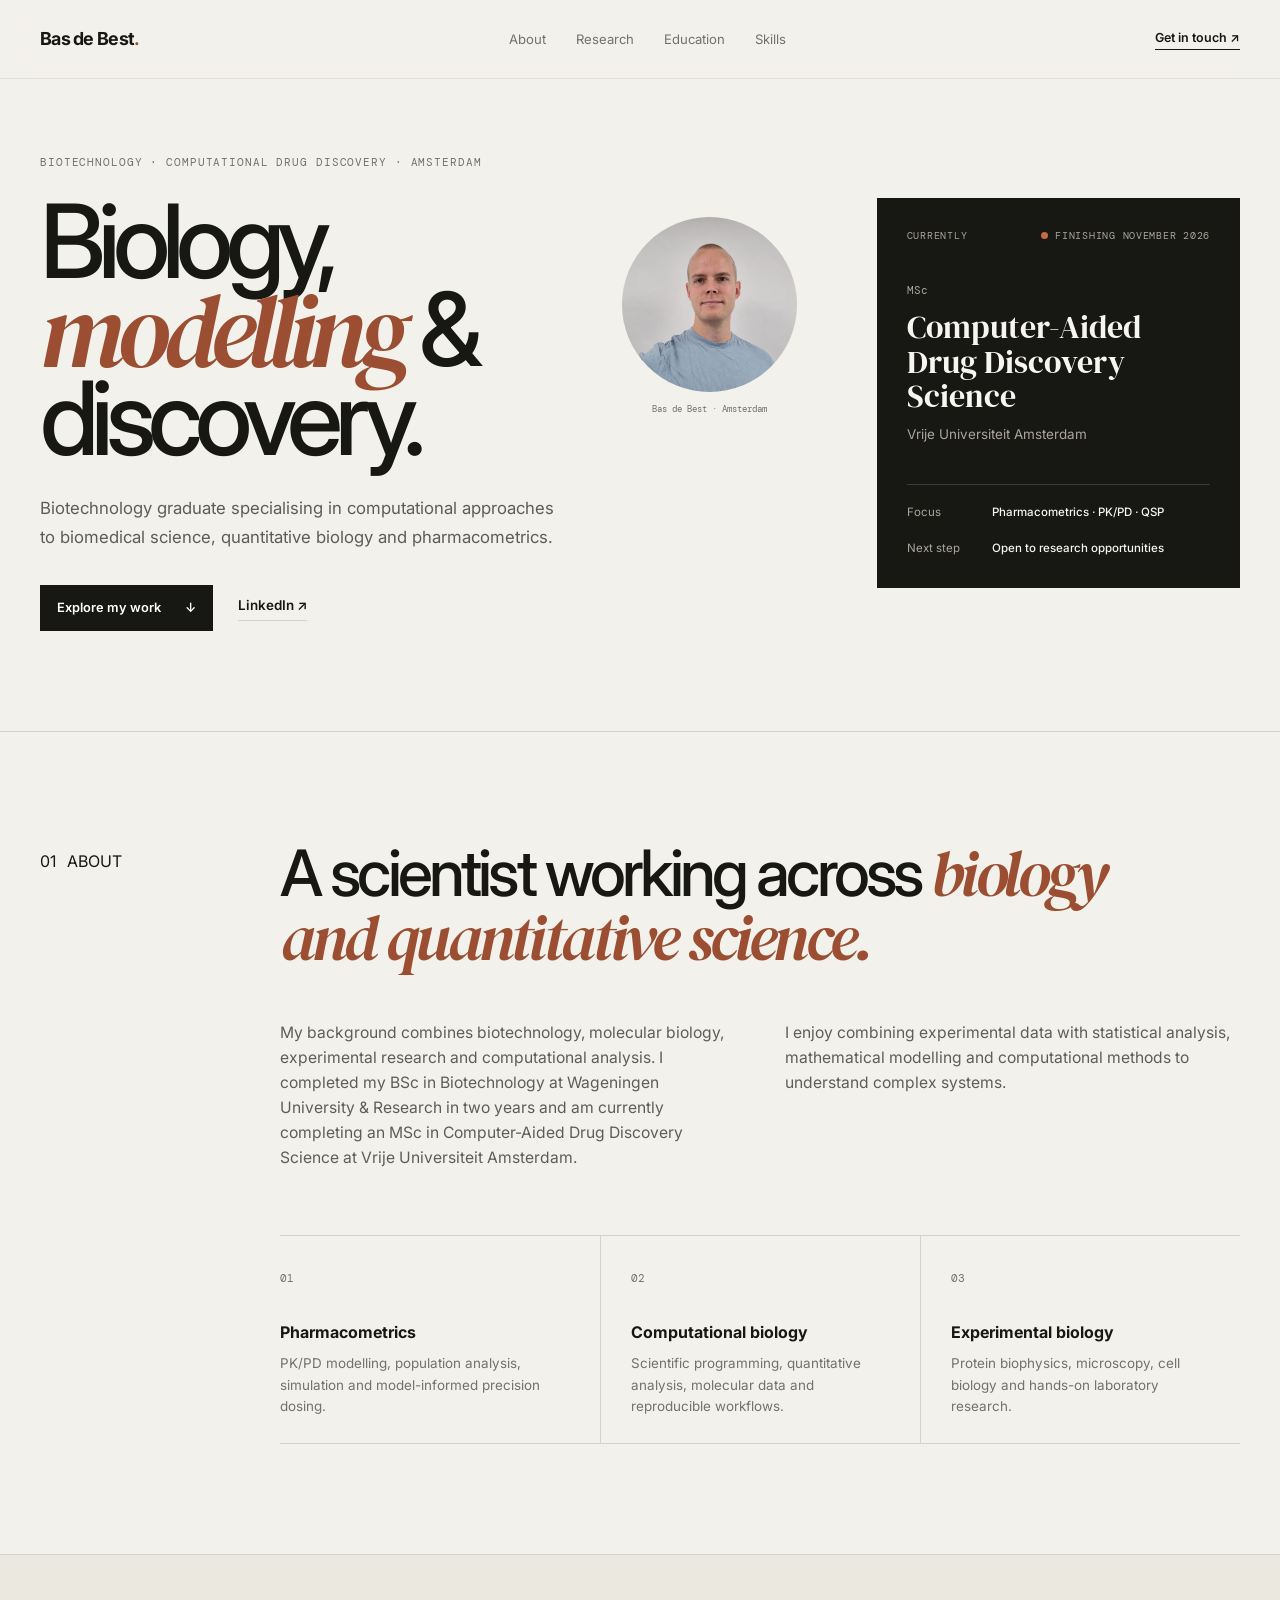
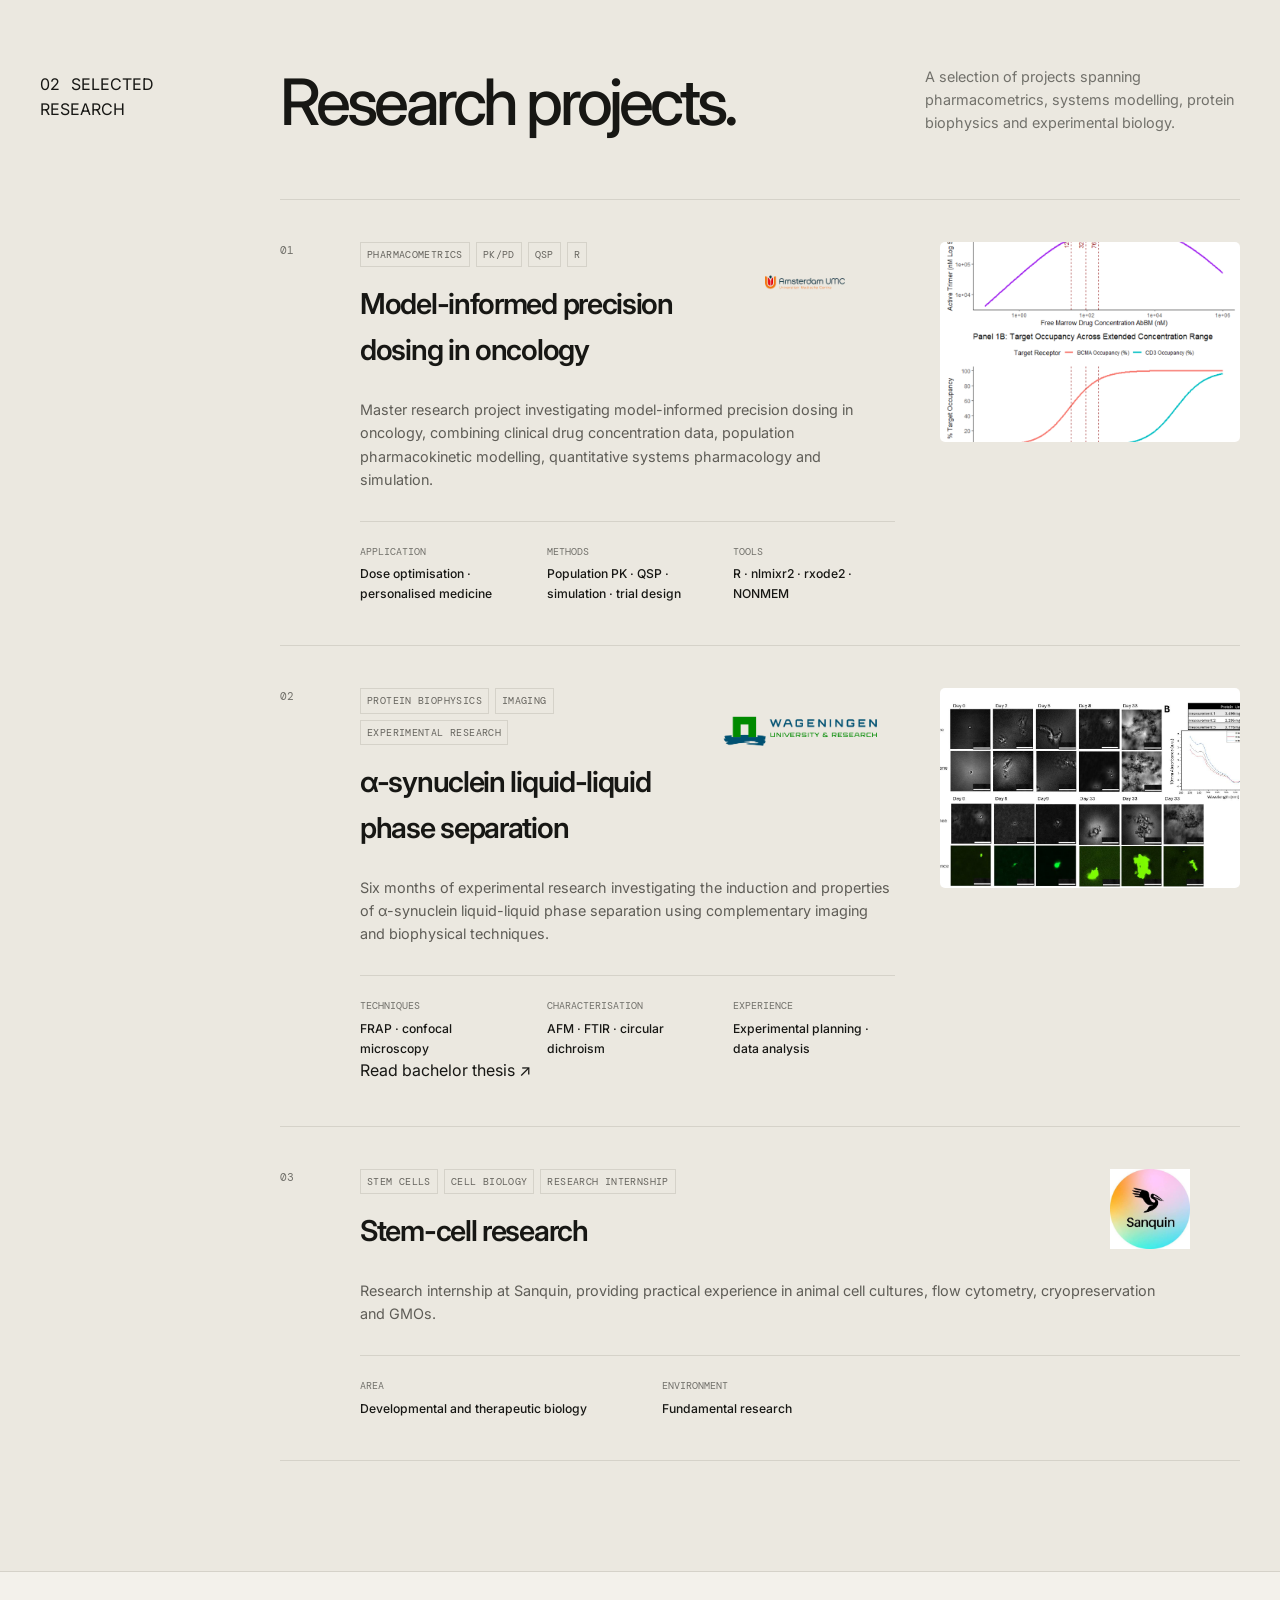
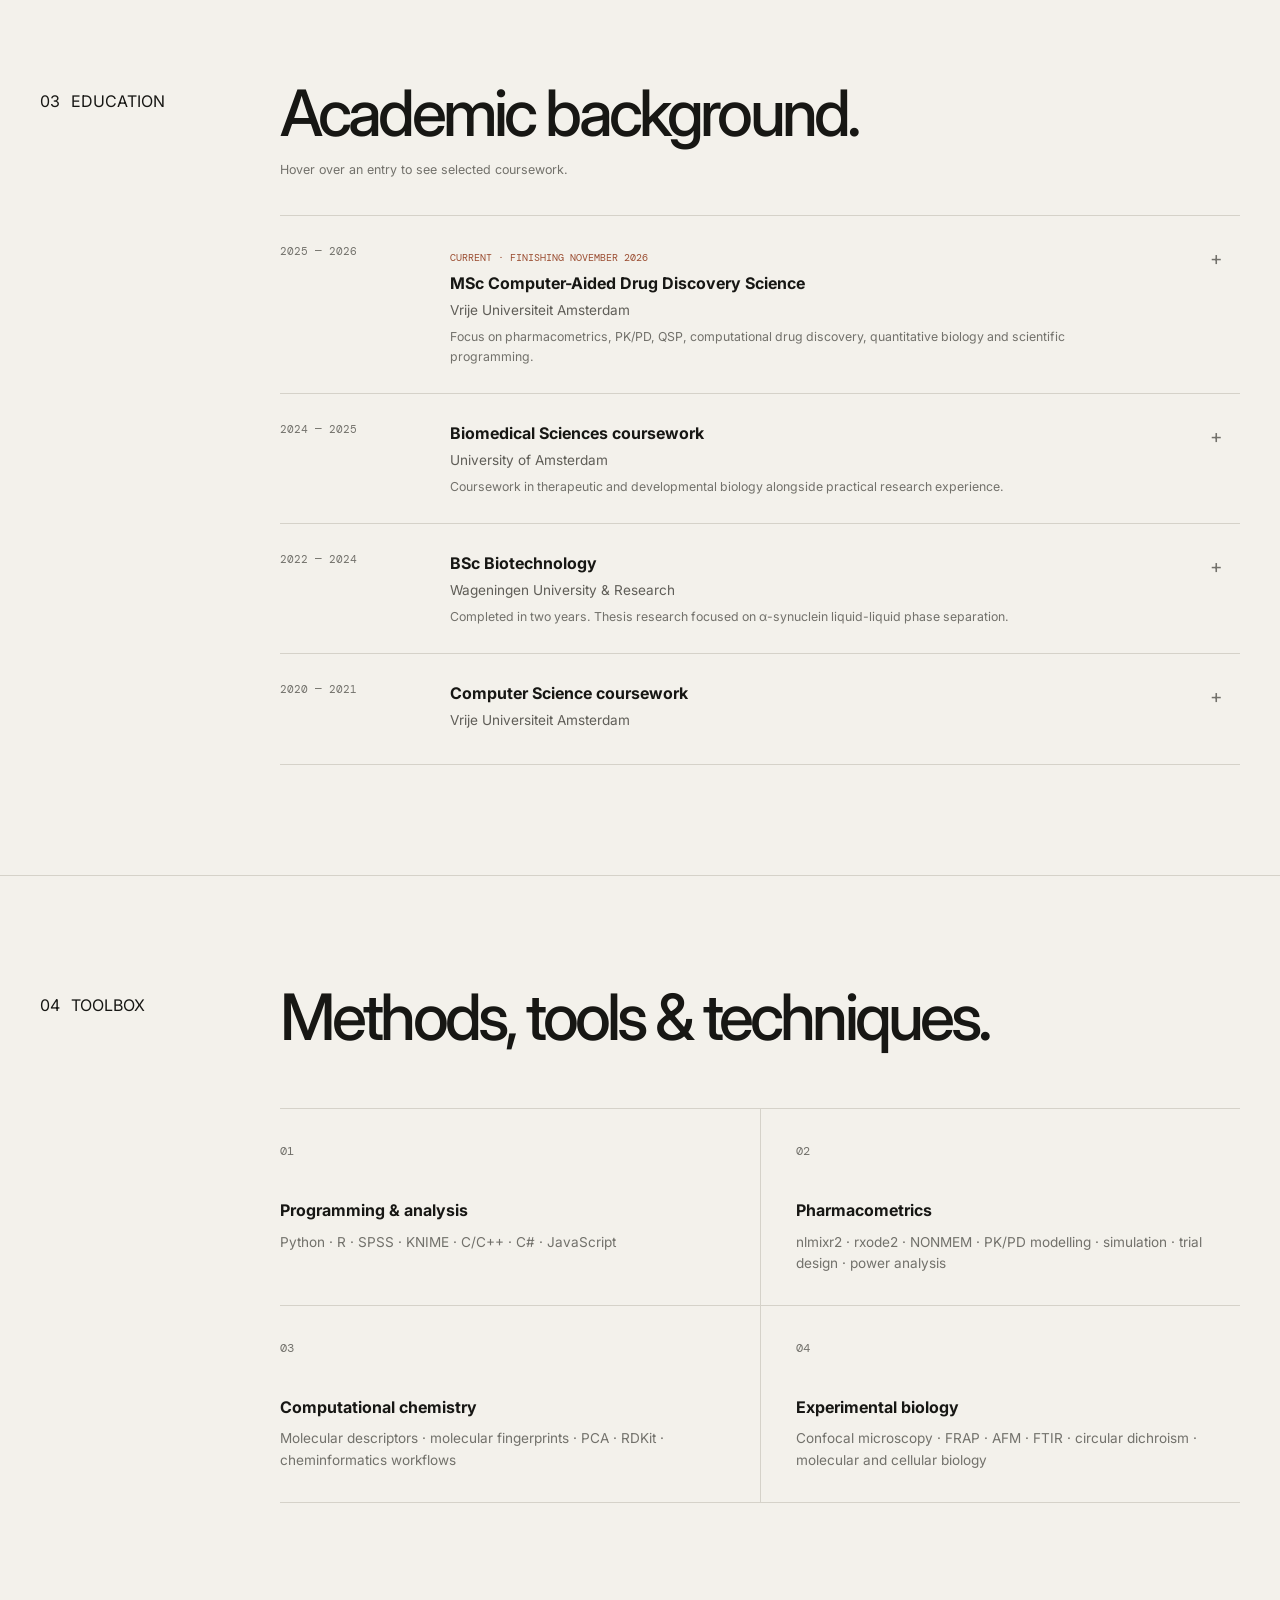
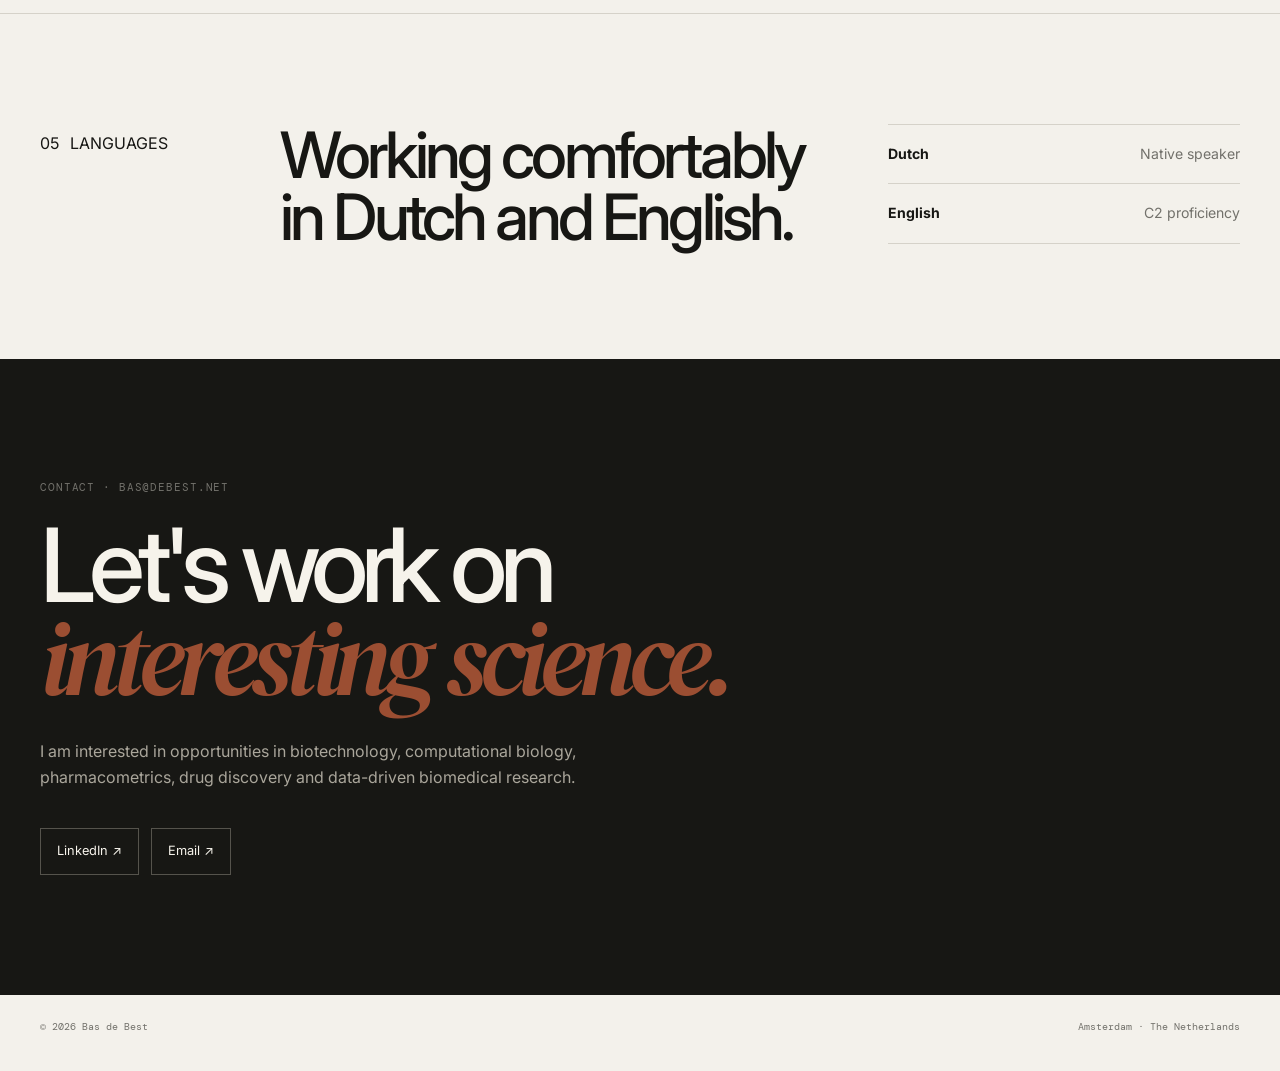
==== commit 40dd5afb: "Update index.html" ====
--- a/index.html
+++ b/index.html
@@ -1082,13 +1082,6 @@
         Email ↗
       </a>
 
-      <a
-        href="https://github.com/basdeb2002"
-        target="_blank"
-        rel="noopener"
-      >
-        GitHub ↗
-      </a>
 
     </div>
 
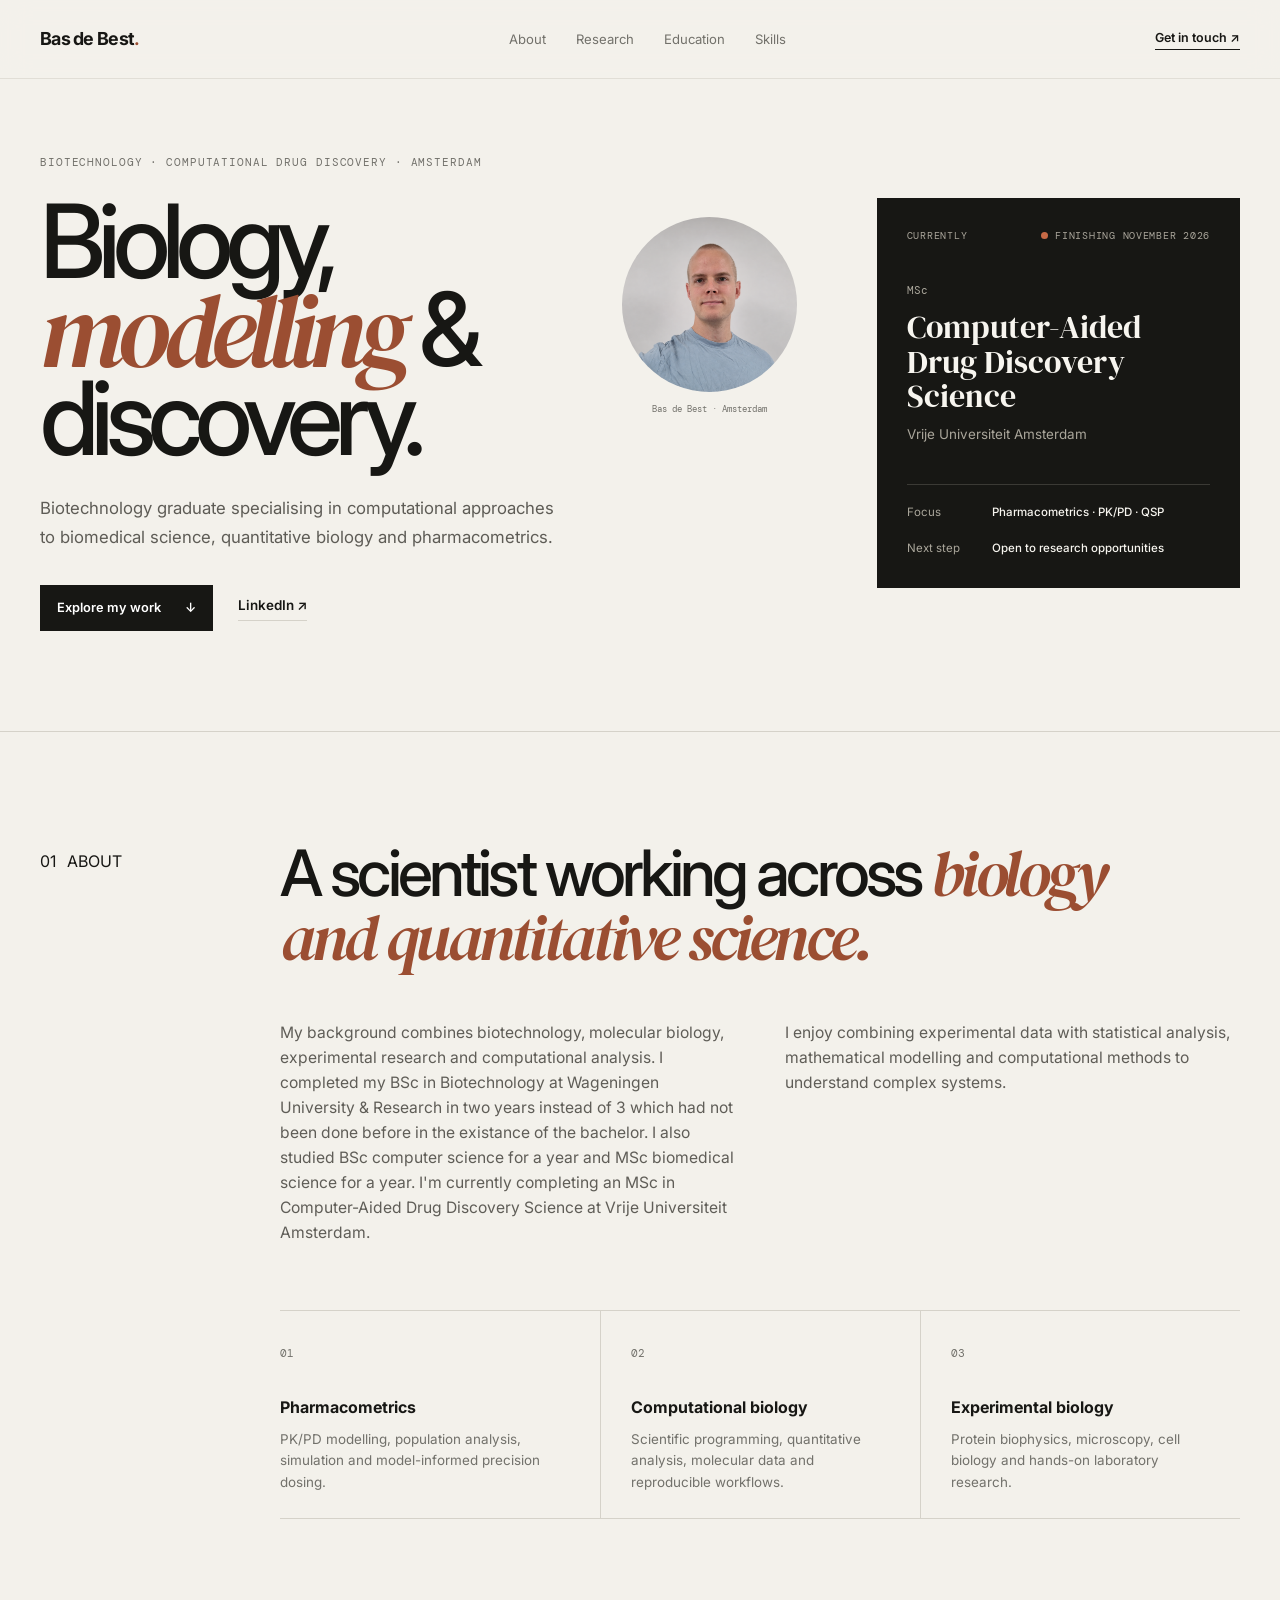
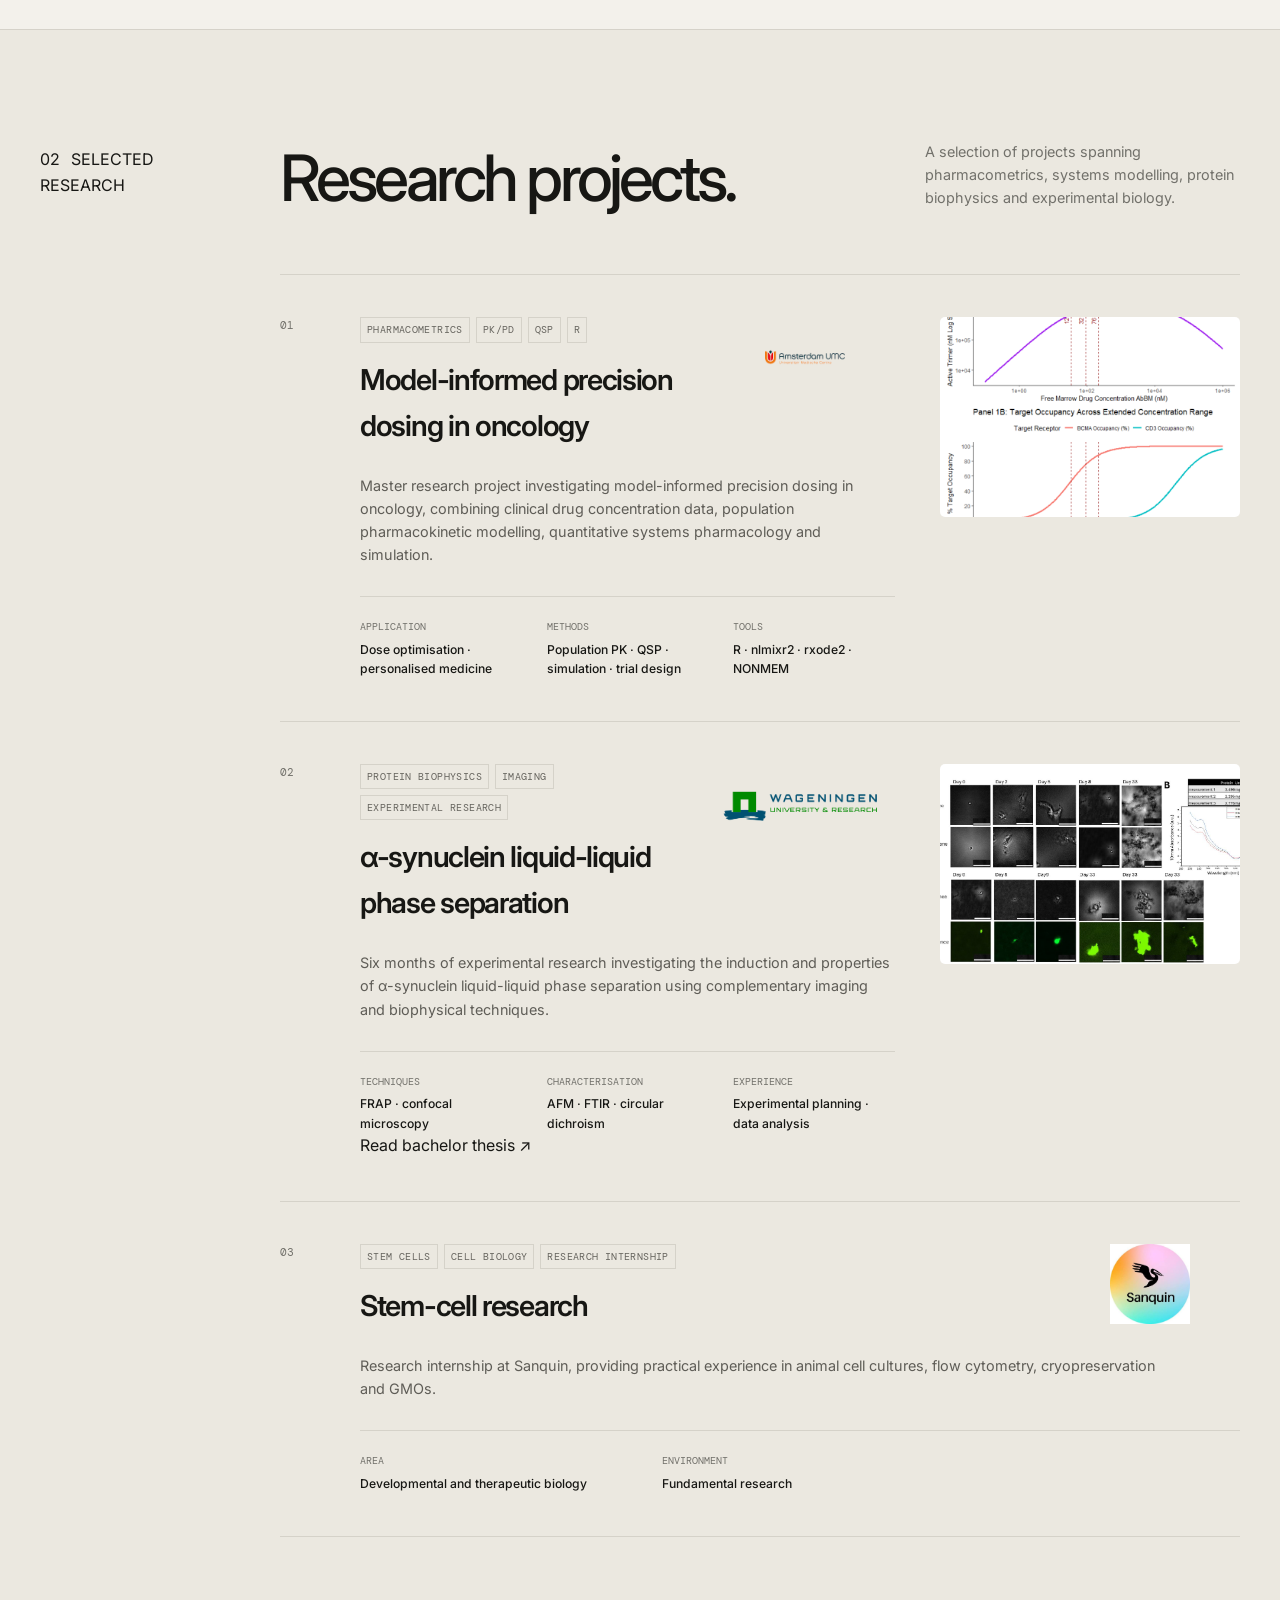
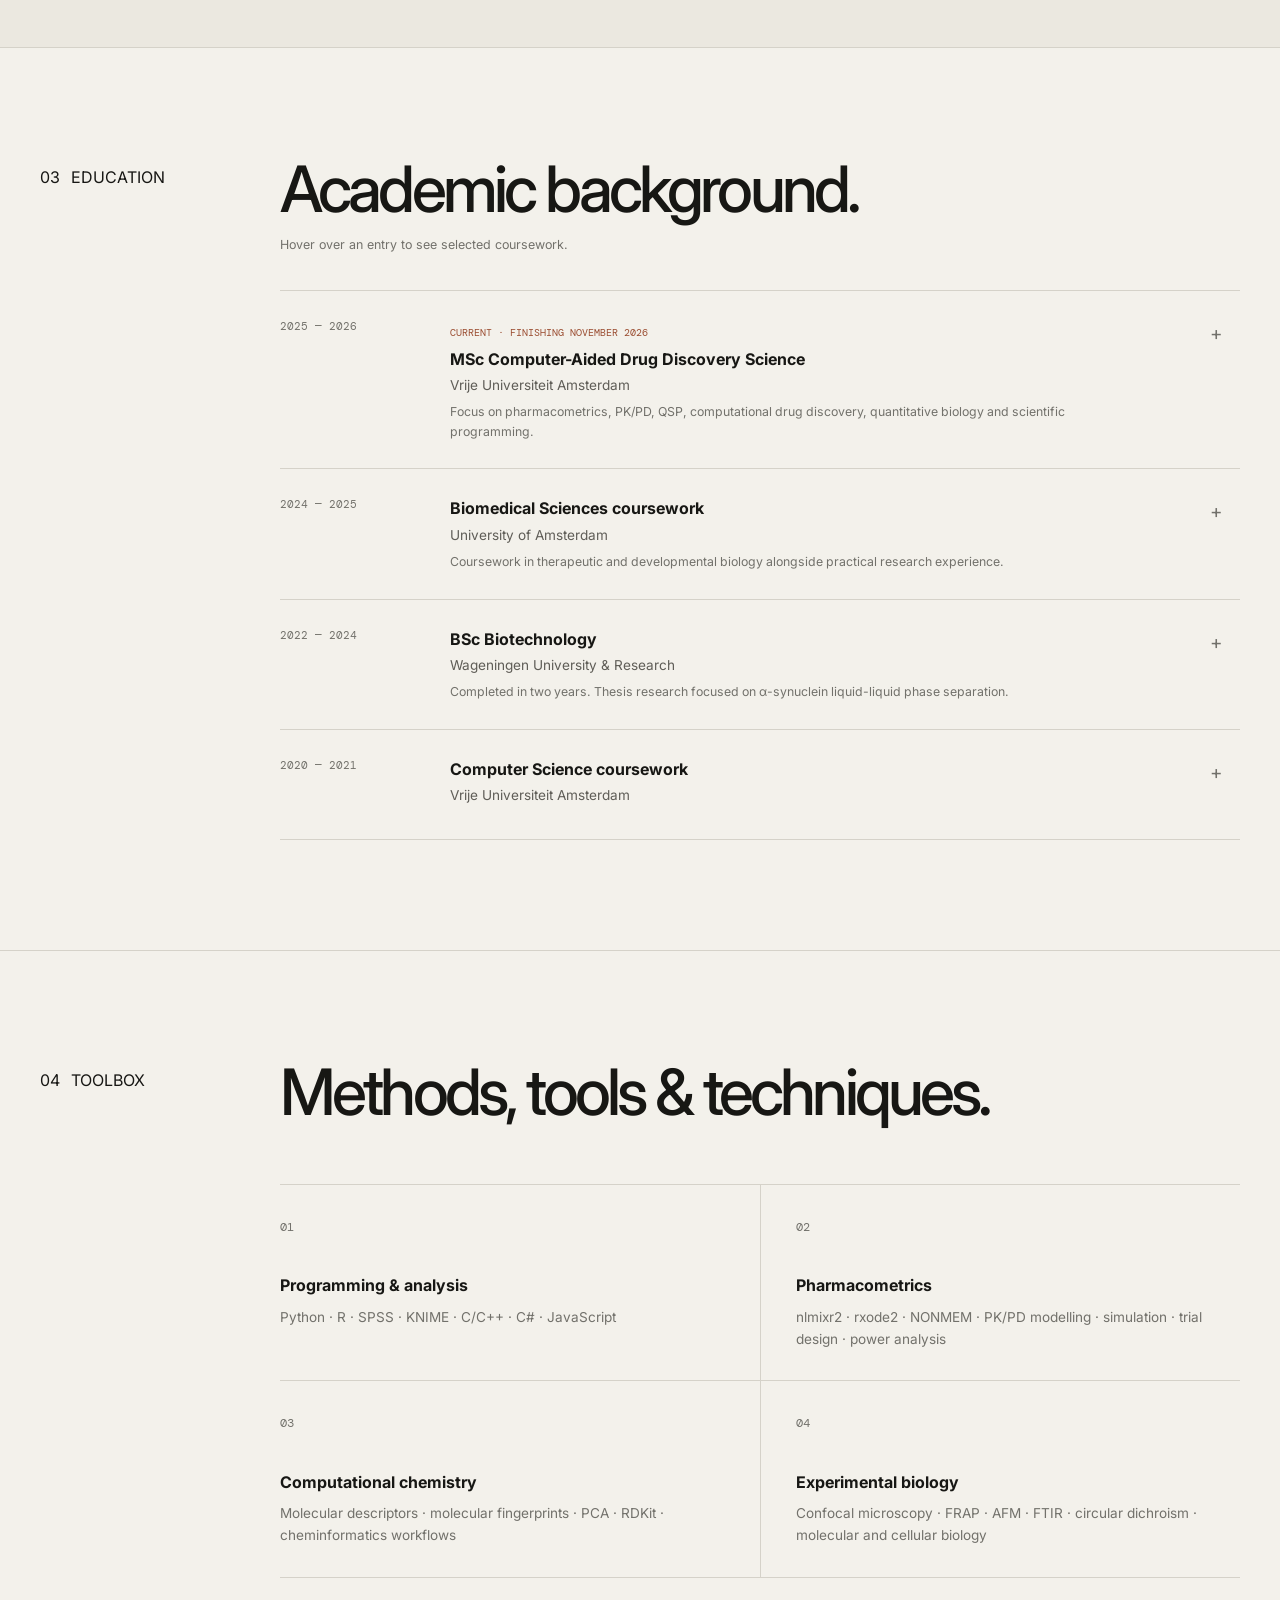
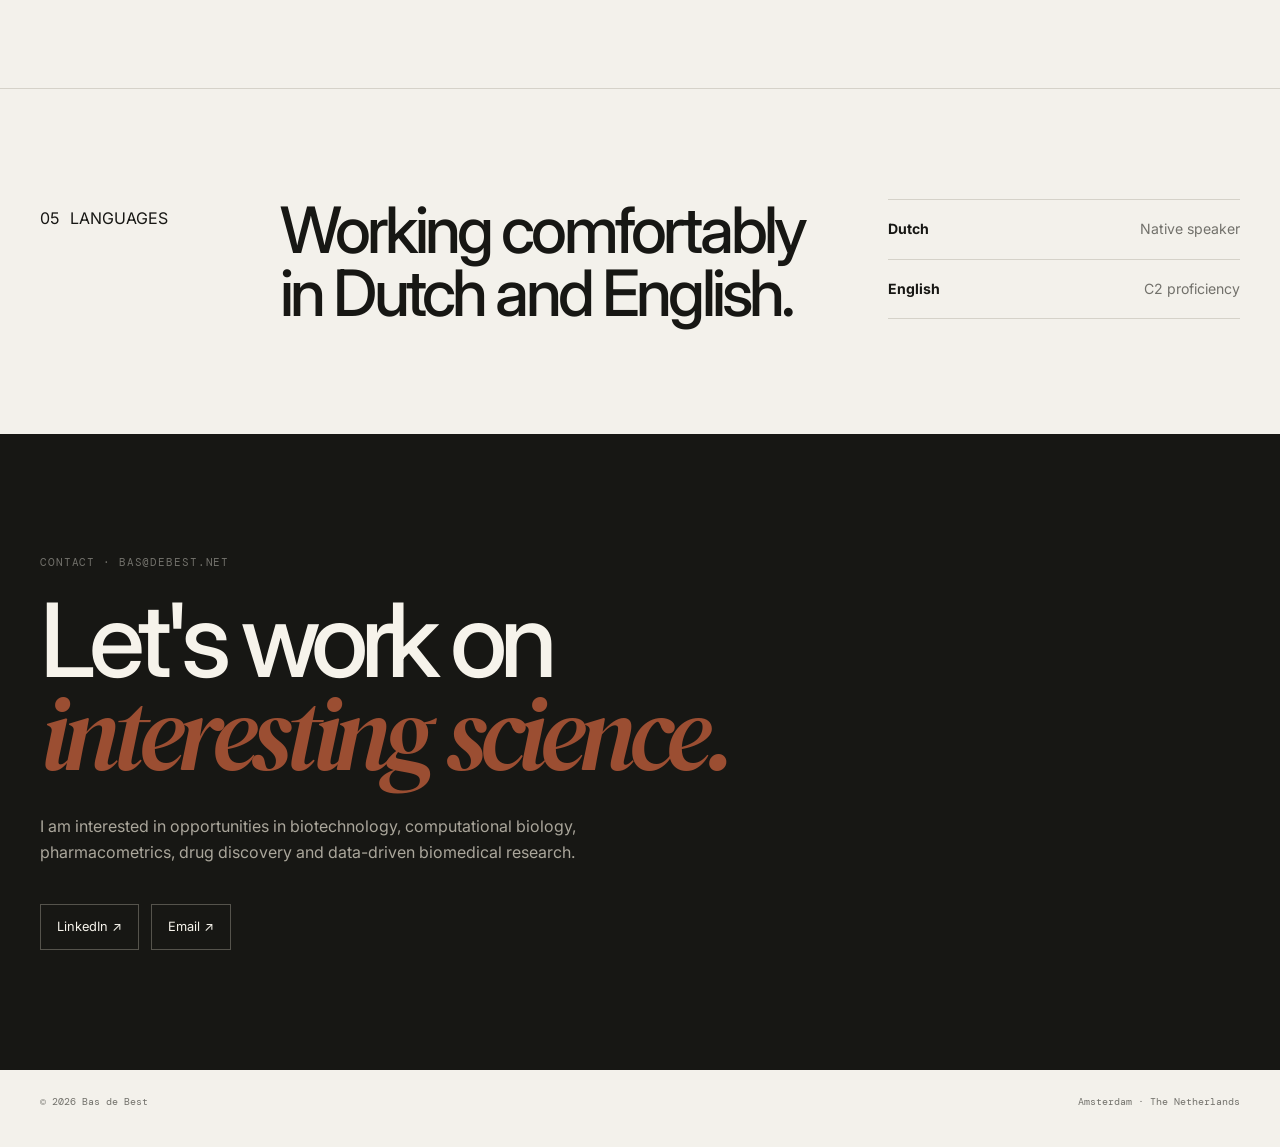
==== commit b53a8d30: "Update index.html" ====
--- a/index.html
+++ b/index.html
@@ -219,7 +219,9 @@
             My background combines biotechnology, molecular biology,
             experimental research and computational analysis. I completed
             my BSc in Biotechnology at Wageningen University & Research
-            in two years and am currently completing an MSc in
+            in two years instead of 3 which had not been done before in the existance 
+            of the bachelor. I also studied BSc computer science for a year
+            and MSc biomedical science for a year. I'm currently completing an MSc in
             Computer-Aided Drug Discovery Science at Vrije Universiteit Amsterdam.
           </p>
 
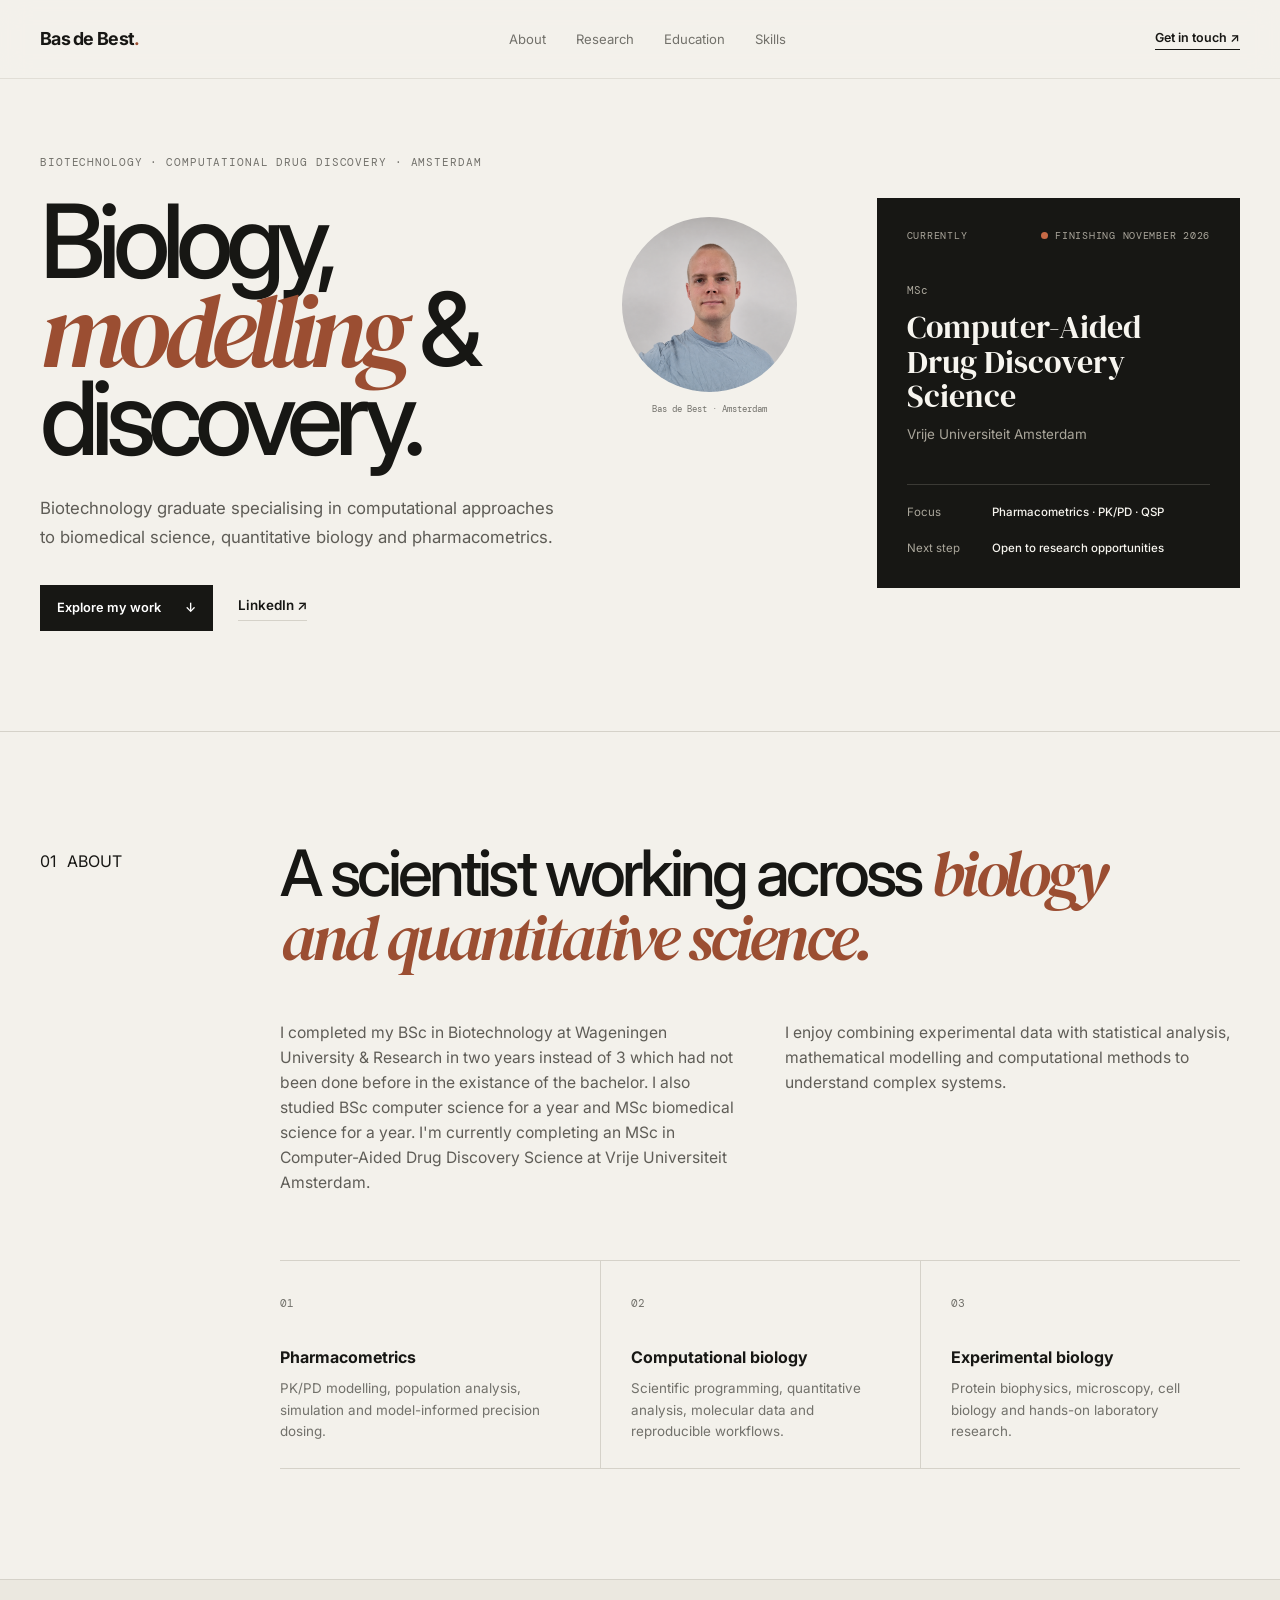
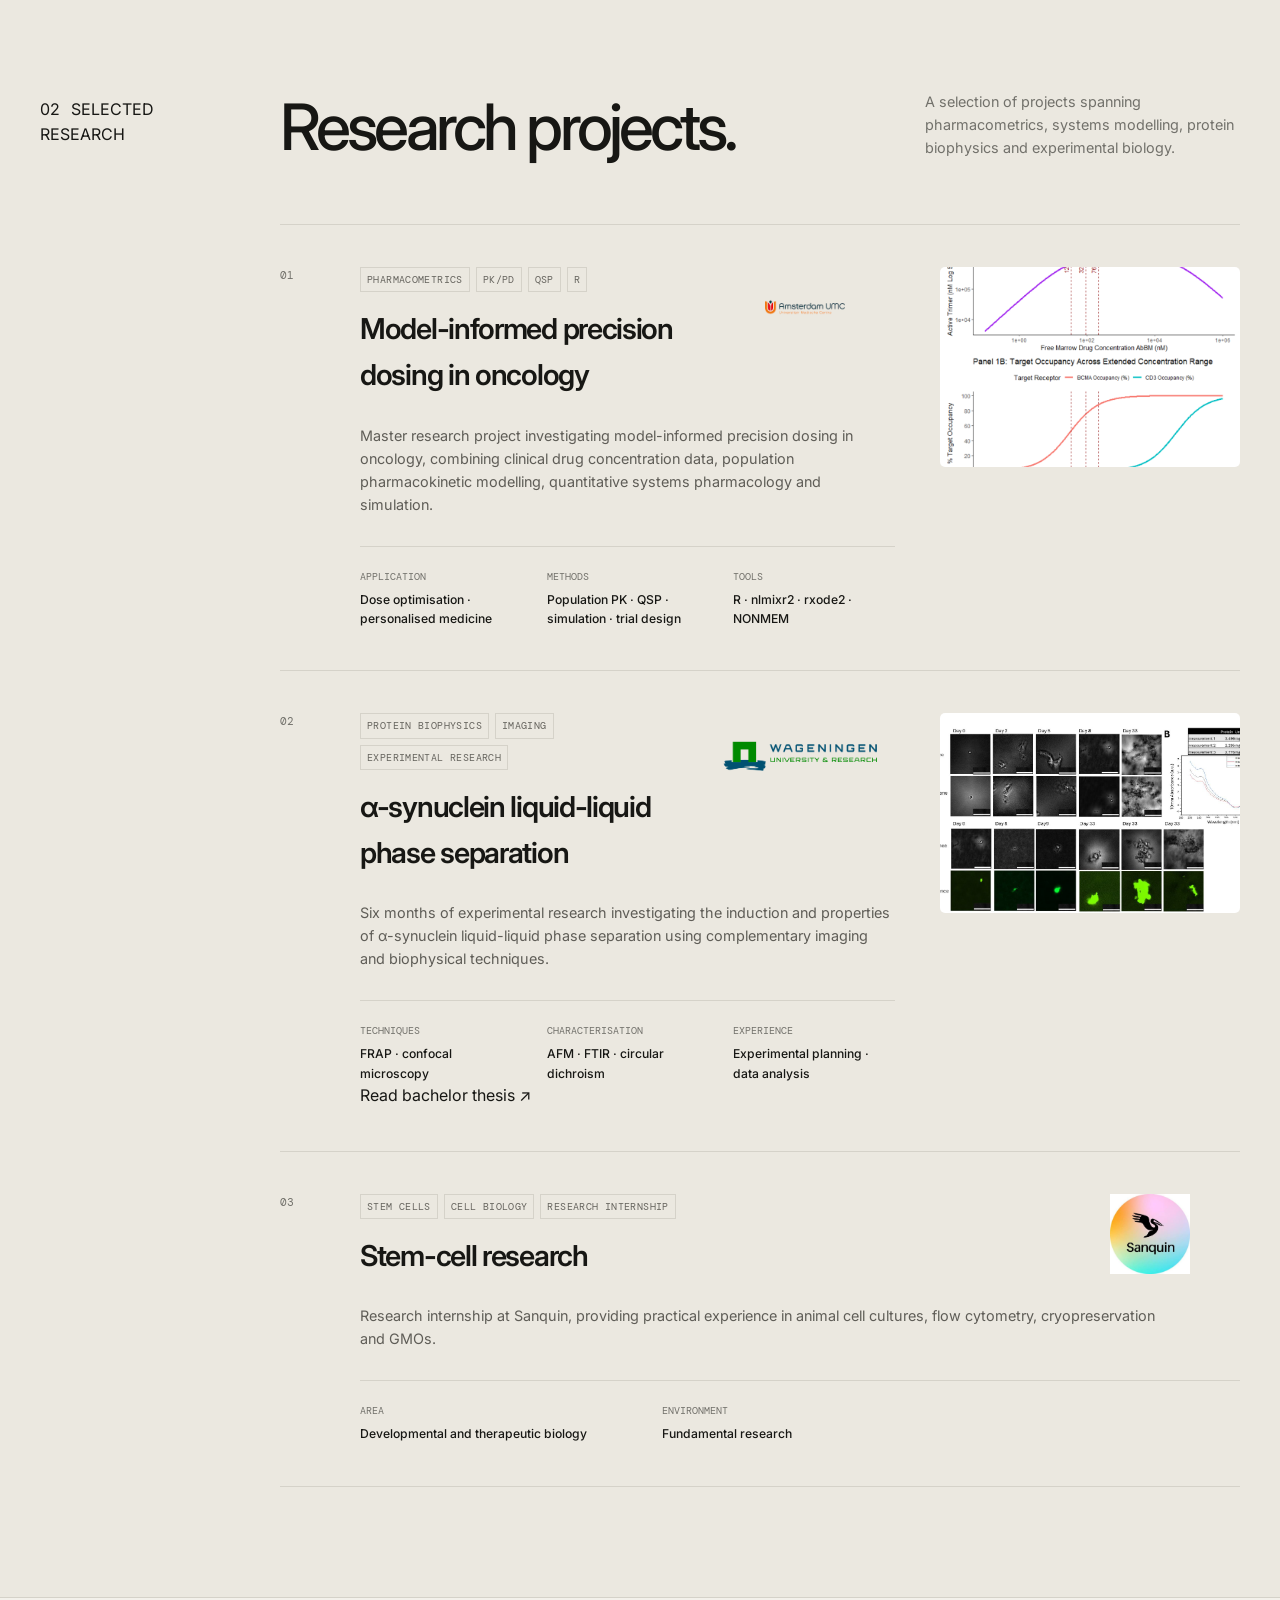
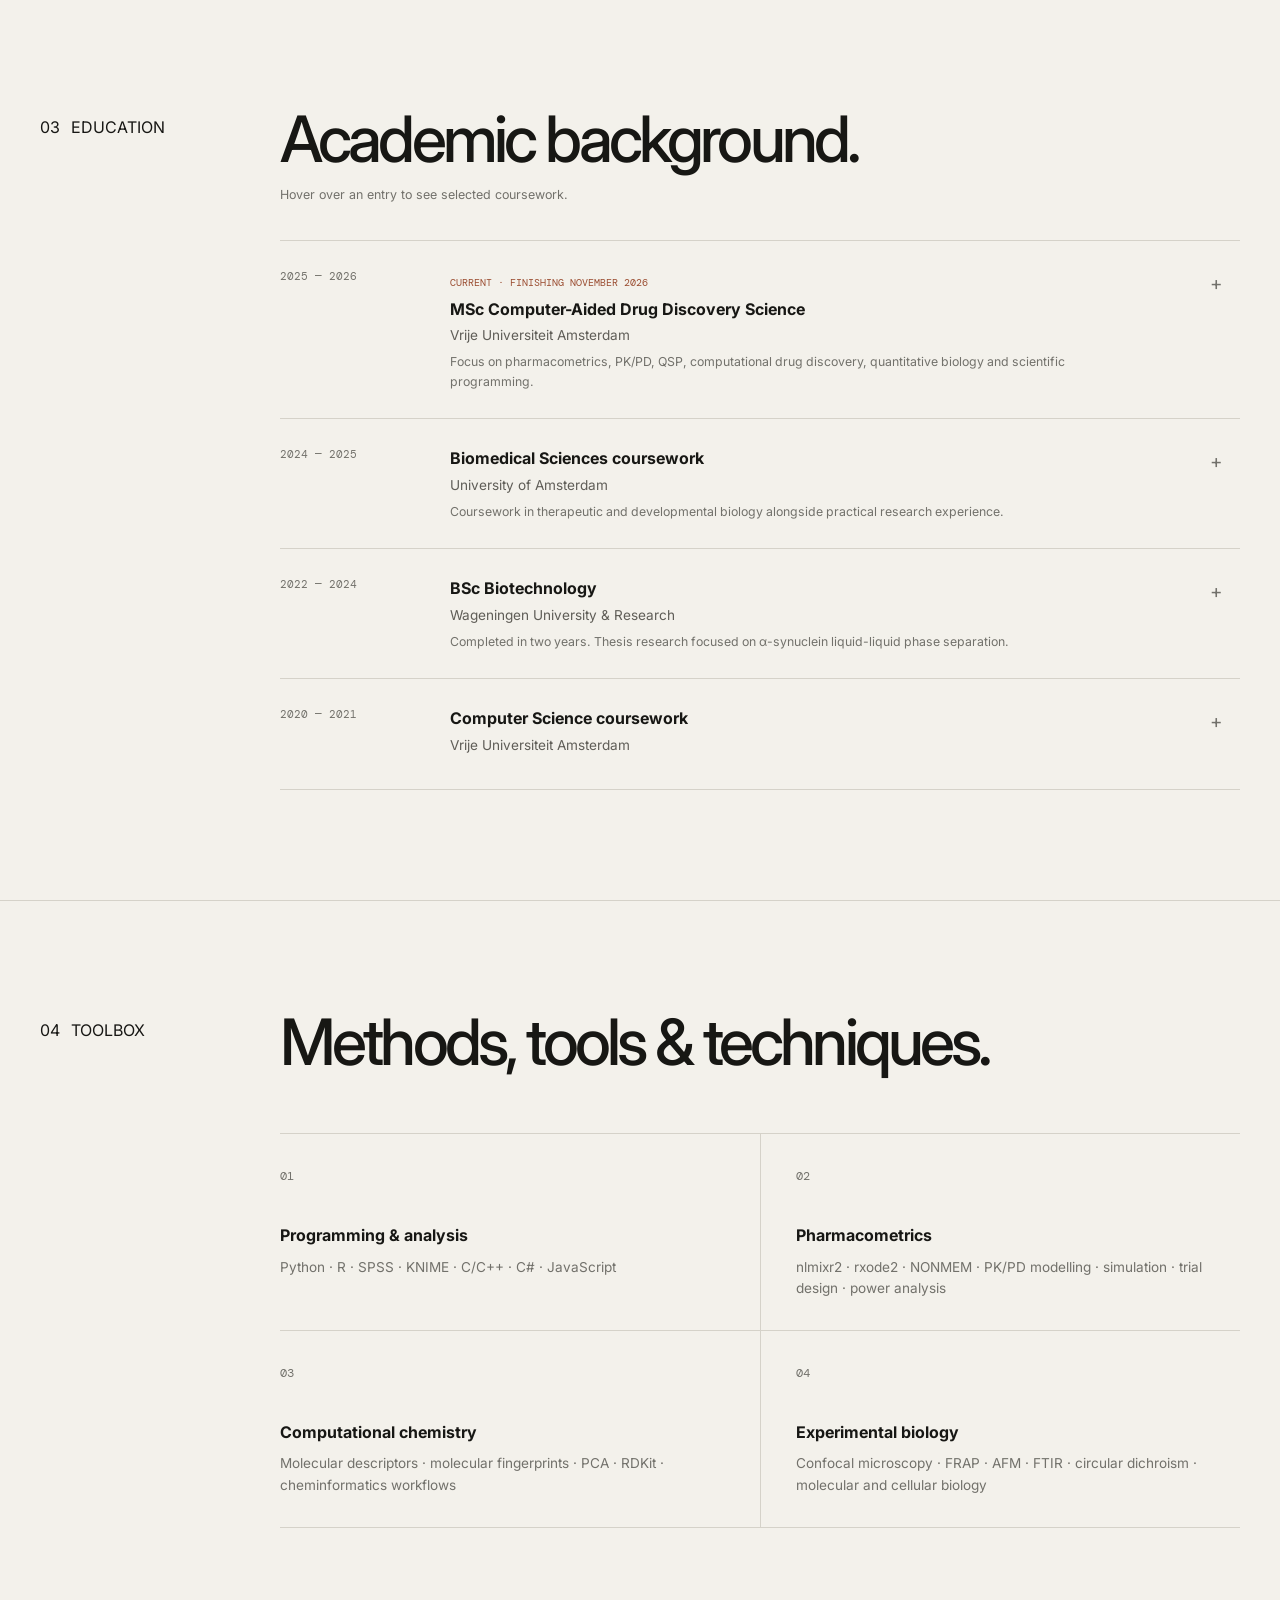
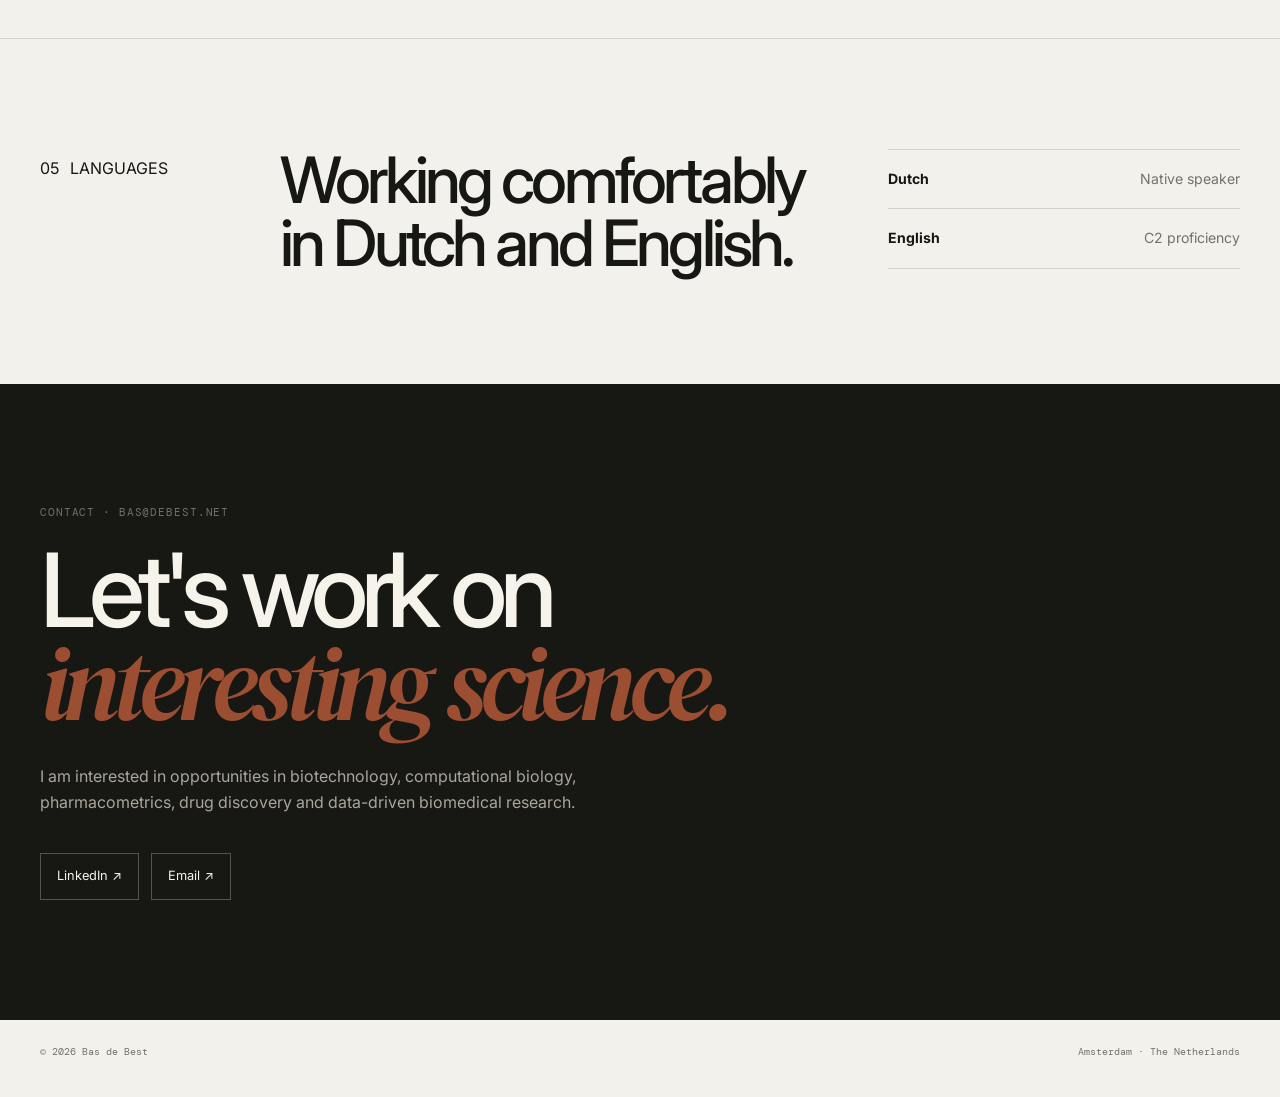
==== commit beeb5554: "Update index.html" ====
--- a/index.html
+++ b/index.html
@@ -216,9 +216,7 @@
         <div>
 
           <p>
-            My background combines biotechnology, molecular biology,
-            experimental research and computational analysis. I completed
-            my BSc in Biotechnology at Wageningen University & Research
+            I completed my BSc in Biotechnology at Wageningen University & Research
             in two years instead of 3 which had not been done before in the existance 
             of the bachelor. I also studied BSc computer science for a year
             and MSc biomedical science for a year. I'm currently completing an MSc in
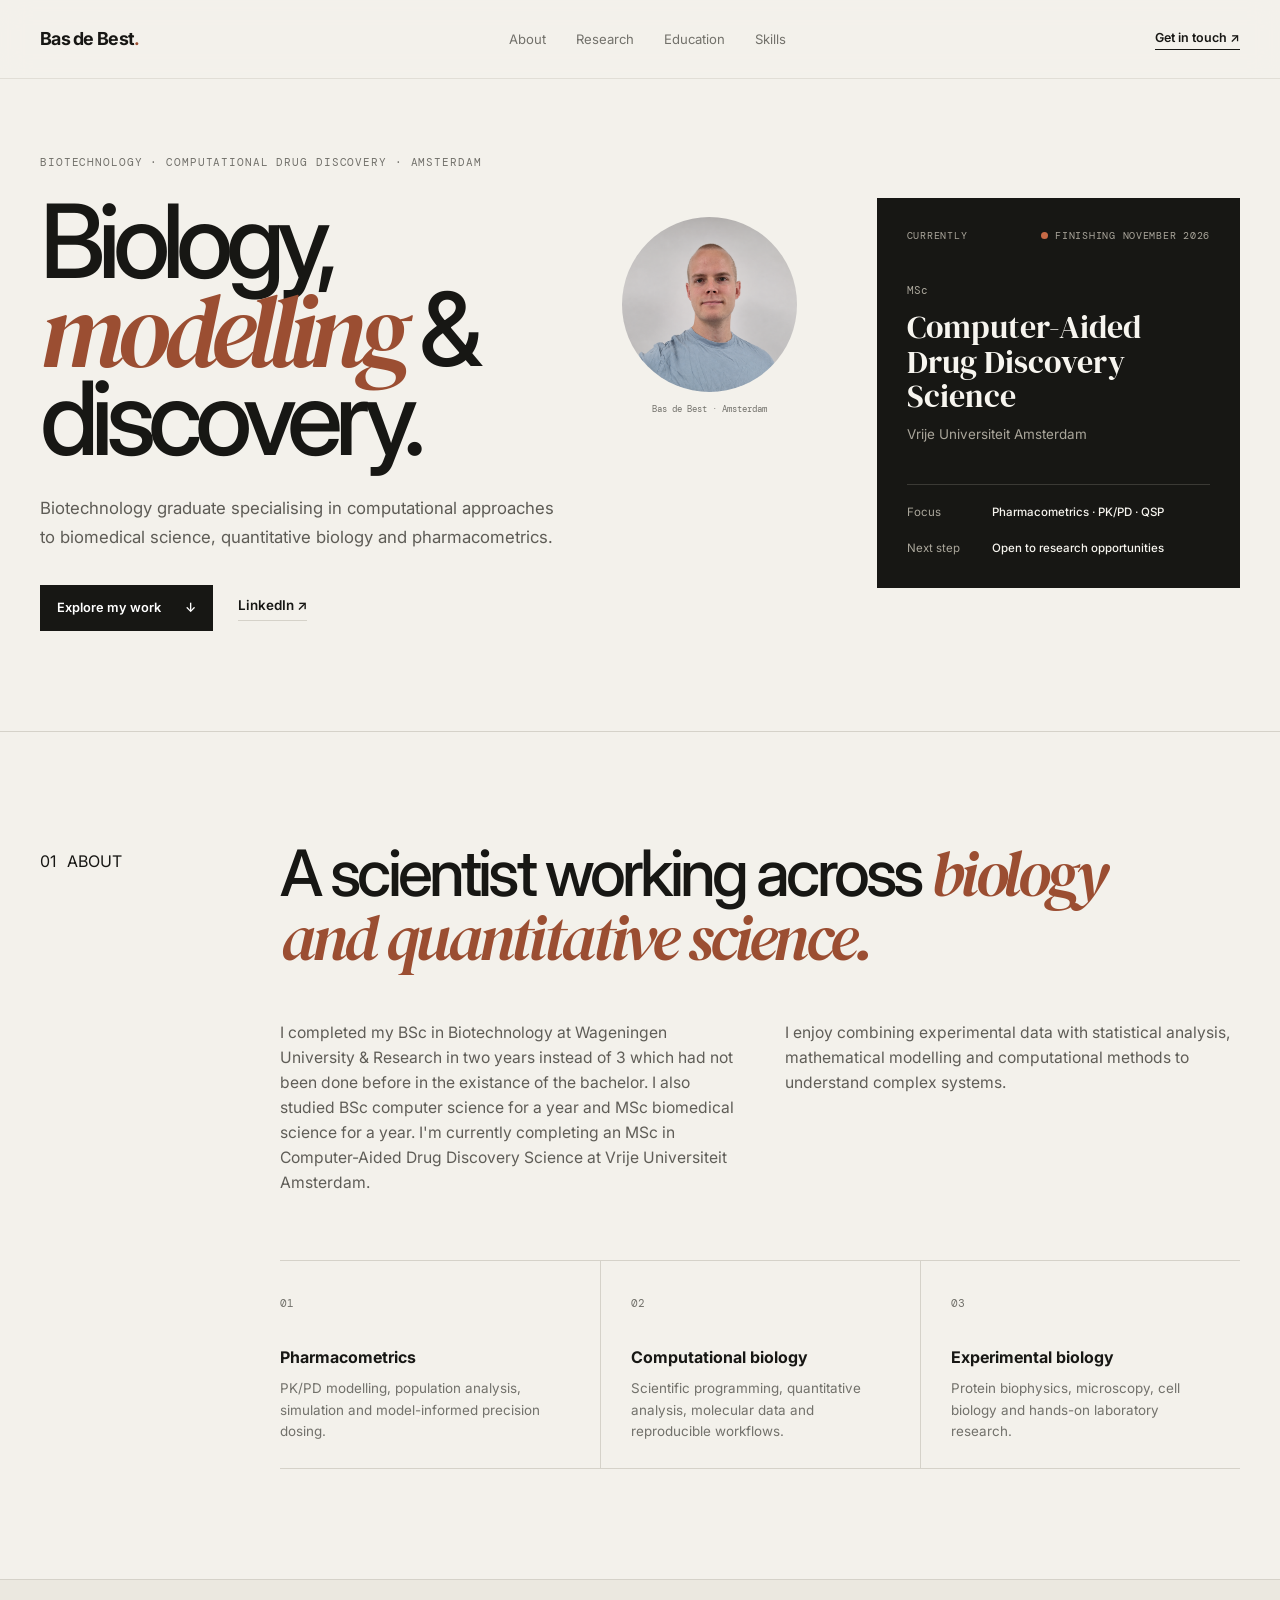
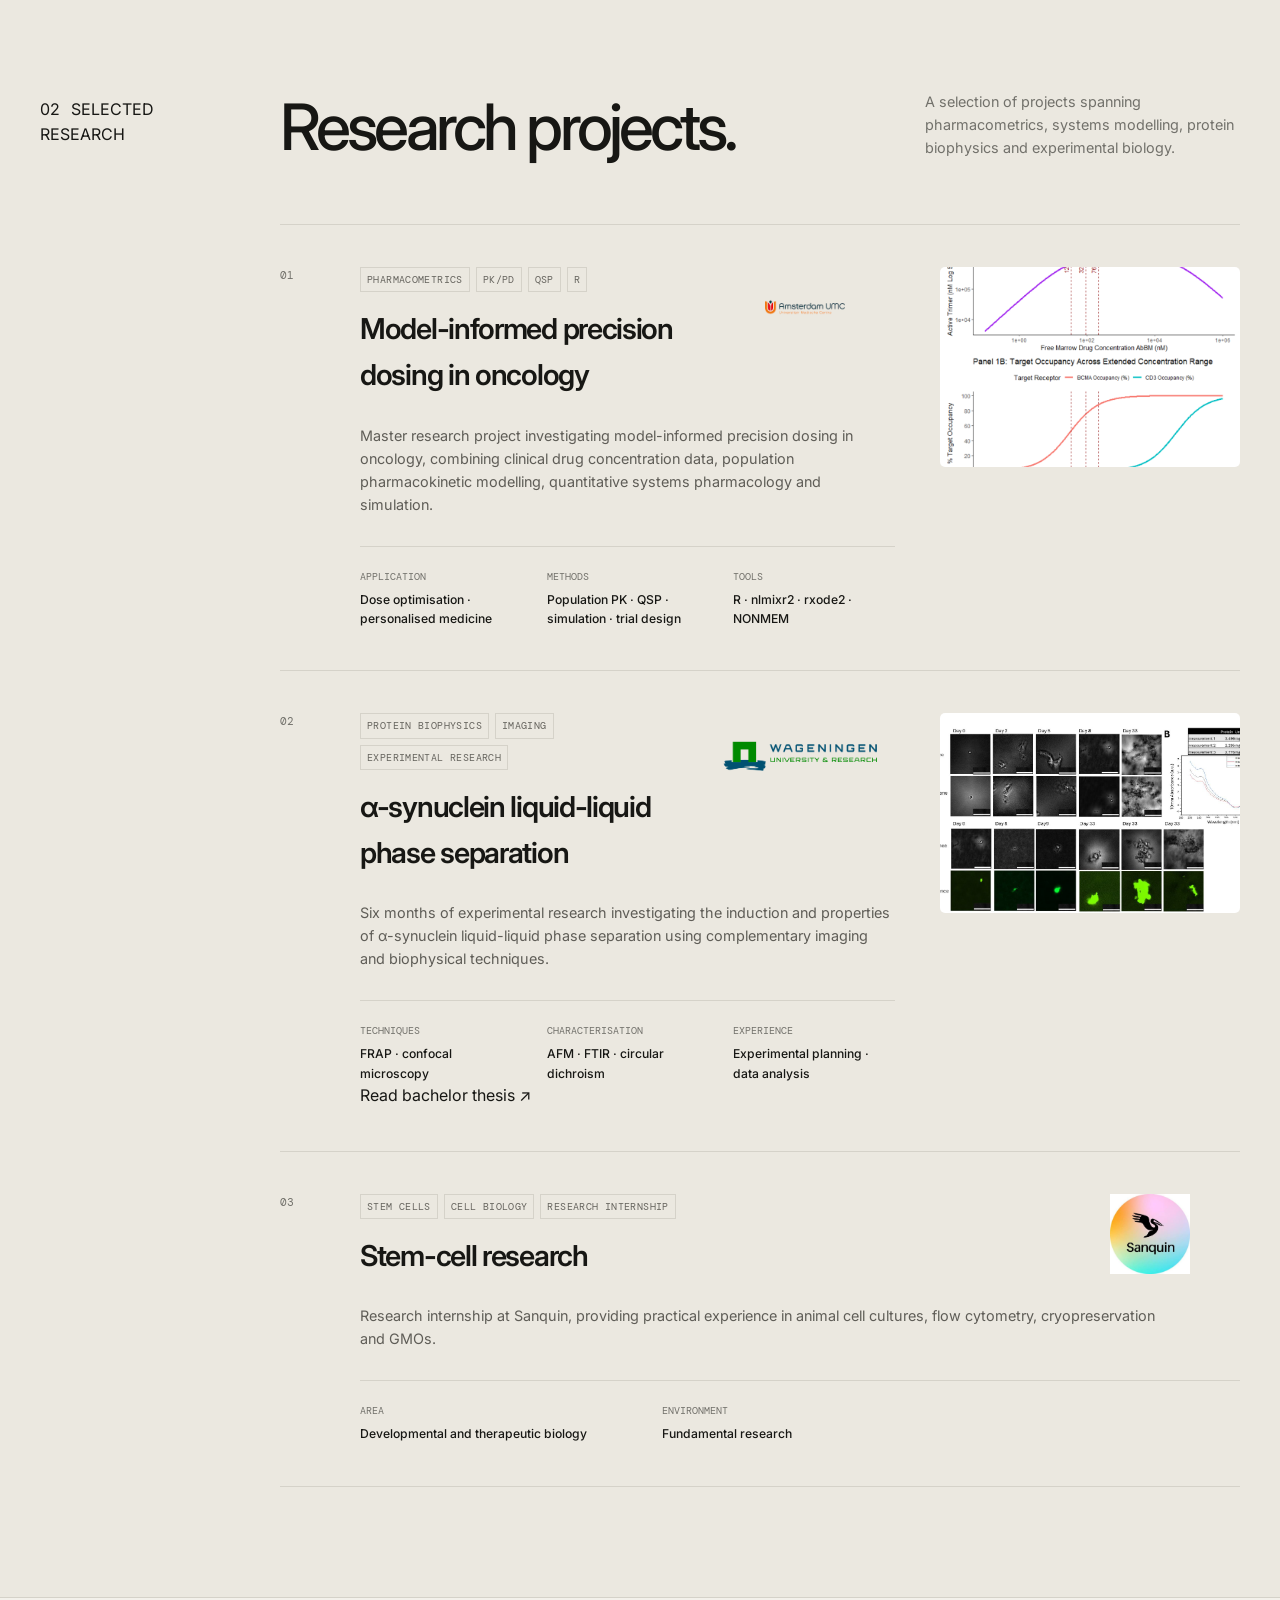
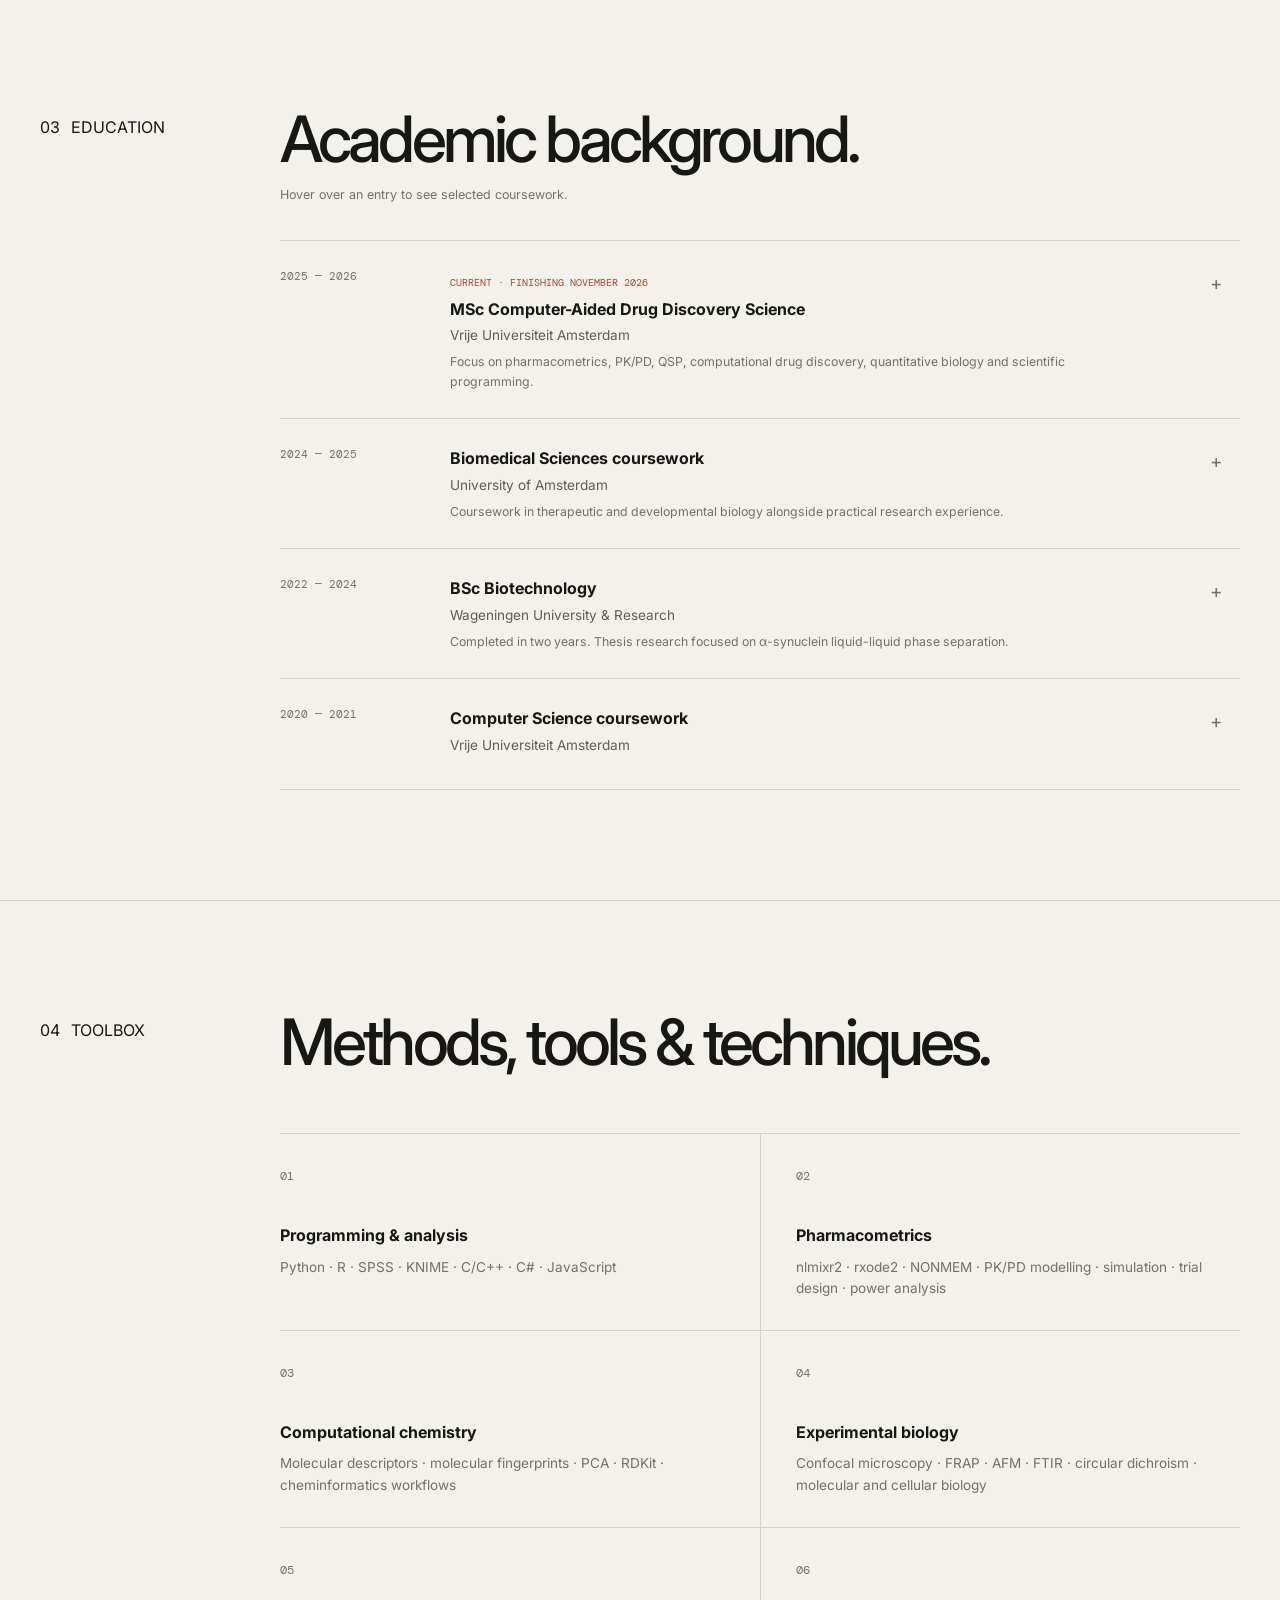
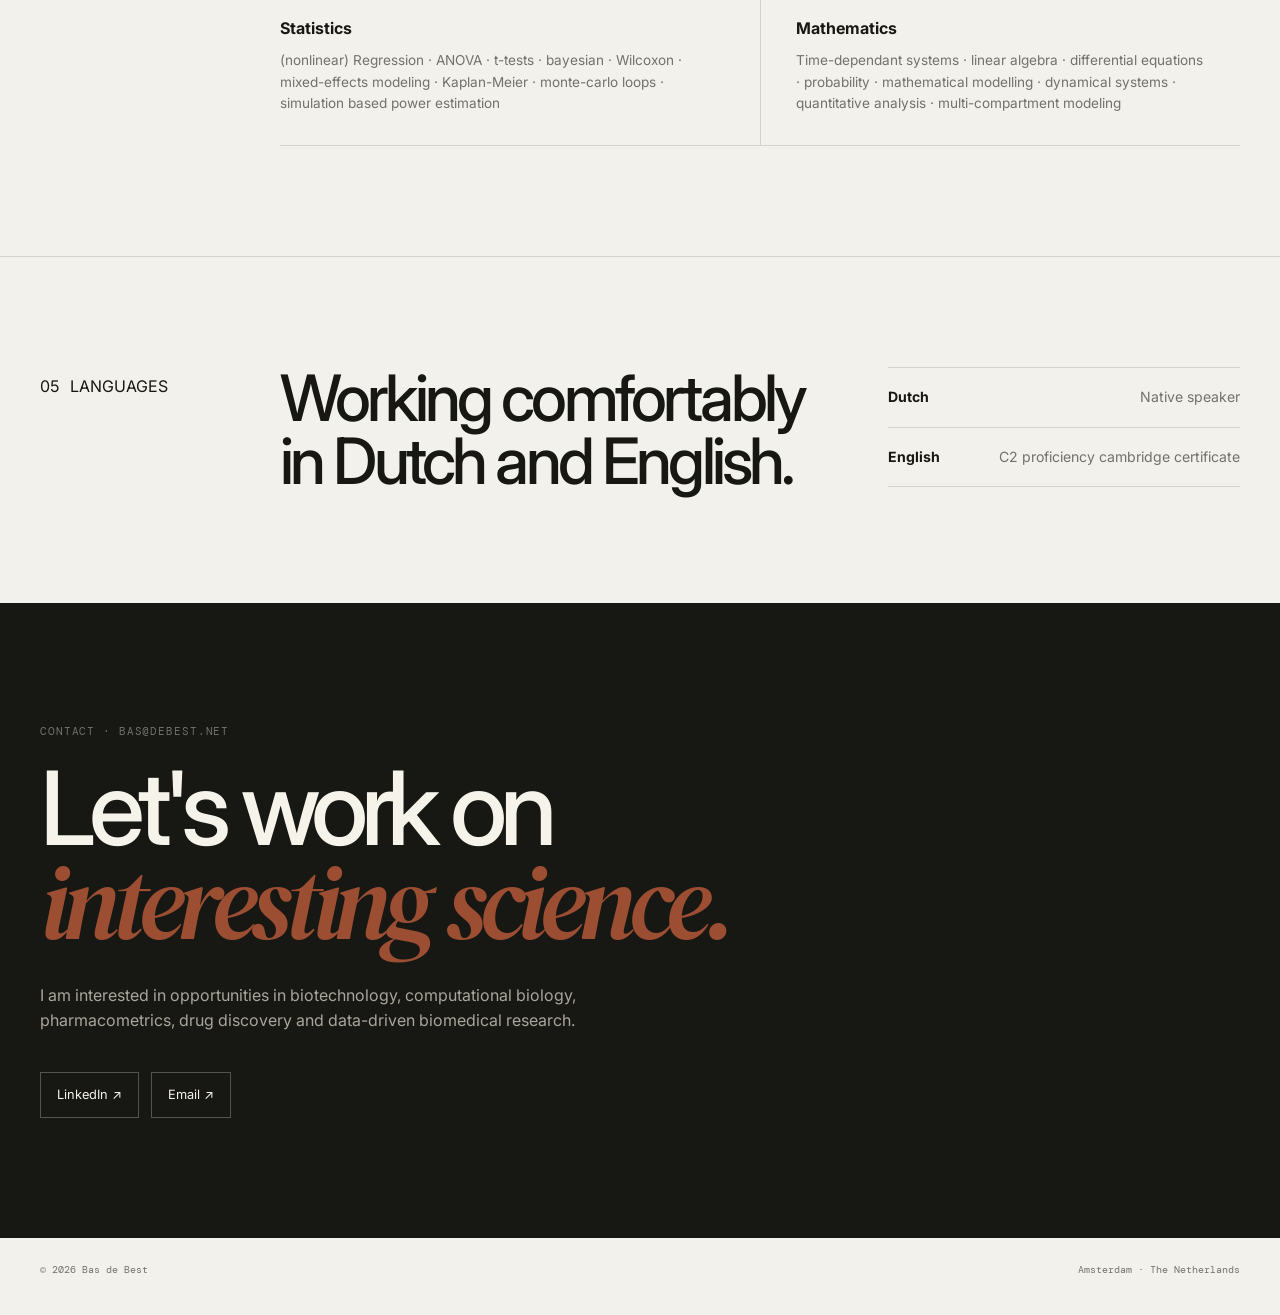
==== commit 496c020c: "Update index.html" ====
--- a/index.html
+++ b/index.html
@@ -900,16 +900,13 @@
       TOOLBOX
     </div>
 
-
     <div class="section-body">
 
       <h2>
         Methods, tools &amp; techniques.
       </h2>
 
-
       <div class="skills-grid">
-
 
         <div class="skill-card">
 
@@ -977,6 +974,44 @@
           <p>
             Confocal microscopy · FRAP · AFM · FTIR · circular dichroism ·
             molecular and cellular biology
+          </p>
+
+        </div>
+
+
+        <div class="skill-card">
+
+          <span class="skill-number">
+            05
+          </span>
+
+          <h3>
+            Statistics
+          </h3>
+
+          <p>
+            (nonlinear) Regression · ANOVA · t-tests · bayesian ·
+            Wilcoxon · mixed-effects modeling · Kaplan-Meier ·
+            monte-carlo loops · simulation based power estimation
+          </p>
+
+        </div>
+
+
+        <div class="skill-card">
+
+          <span class="skill-number">
+            06
+          </span>
+
+          <h3>
+            Mathematics
+          </h3>
+
+          <p>
+            Time-dependant systems · linear algebra · differential equations ·
+            probability · mathematical modelling · dynamical systems ·
+            quantitative analysis · multi-compartment modeling
           </p>
 
         </div>
@@ -1027,7 +1062,7 @@
 
           <div class="language-row">
             <strong>English</strong>
-            <span>C2 proficiency</span>
+            <span>C2 proficiency cambridge certificate</span>
           </div>
 
         </div>
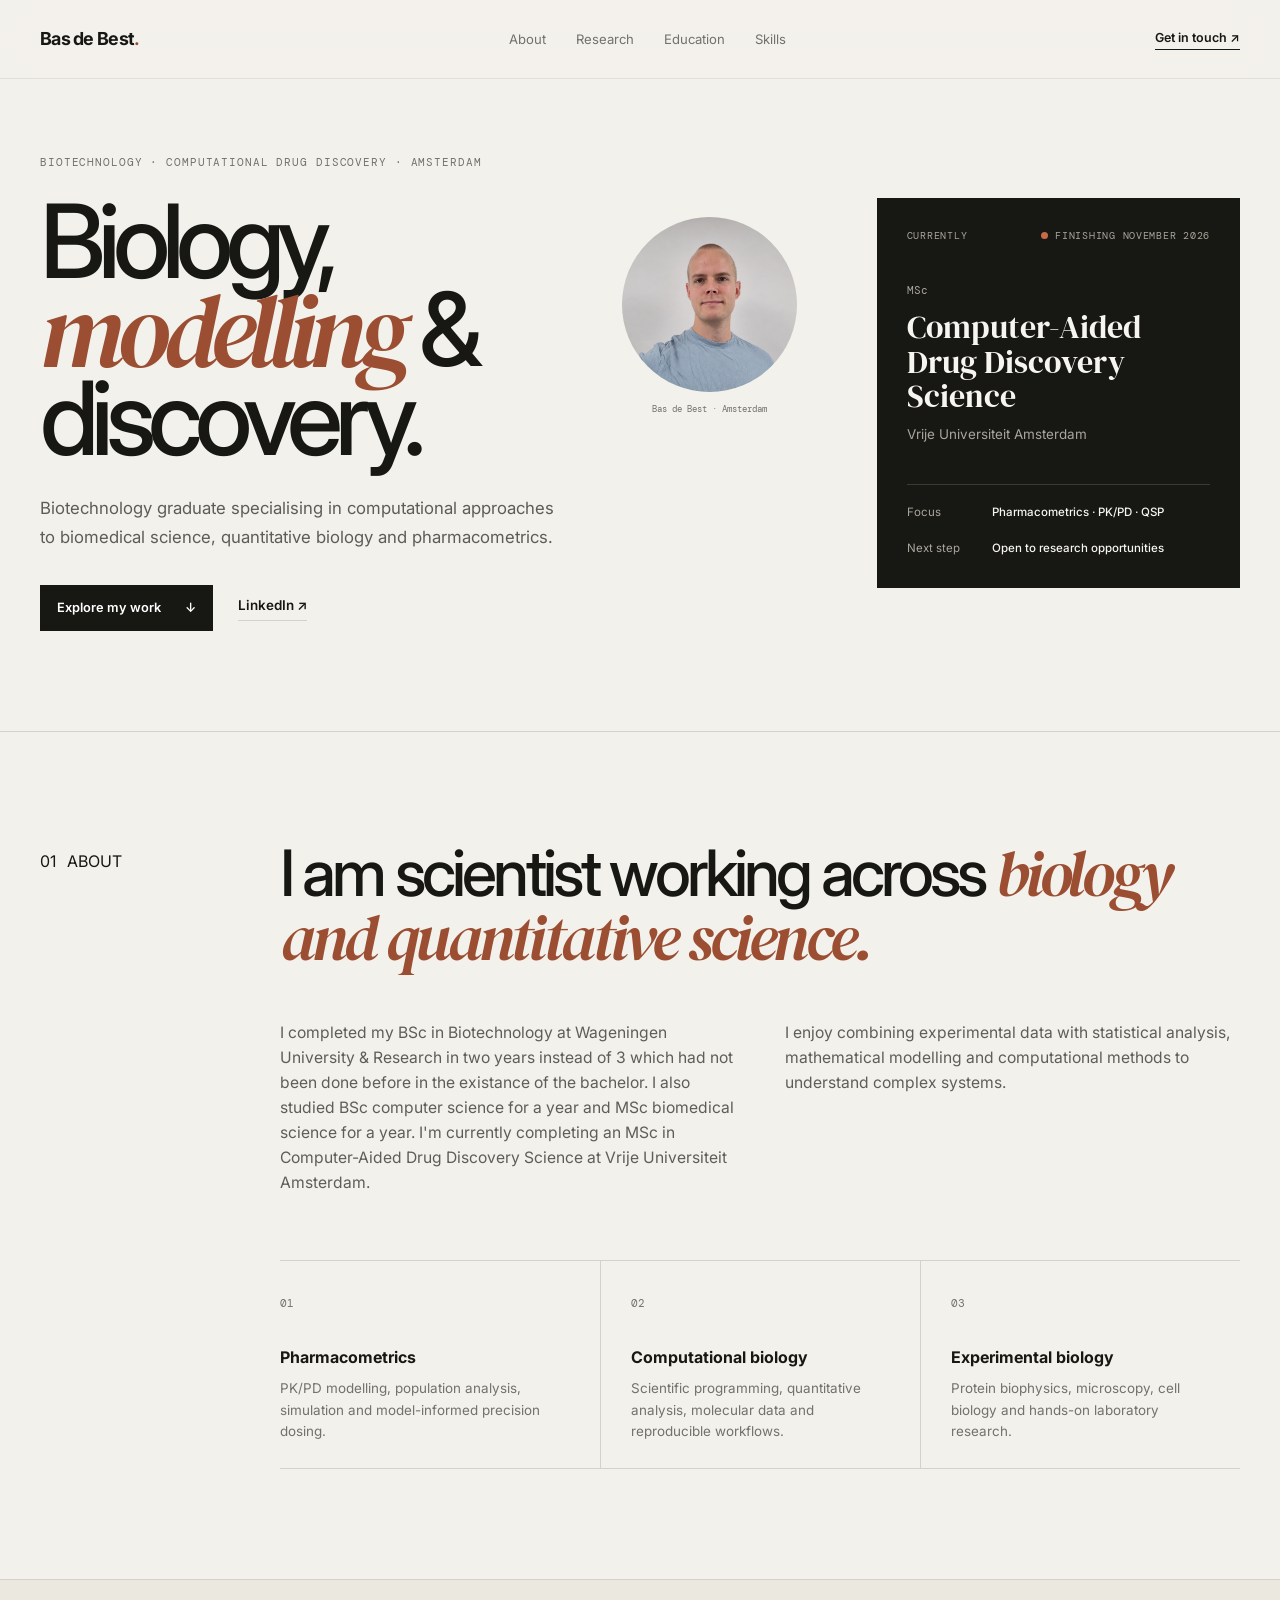
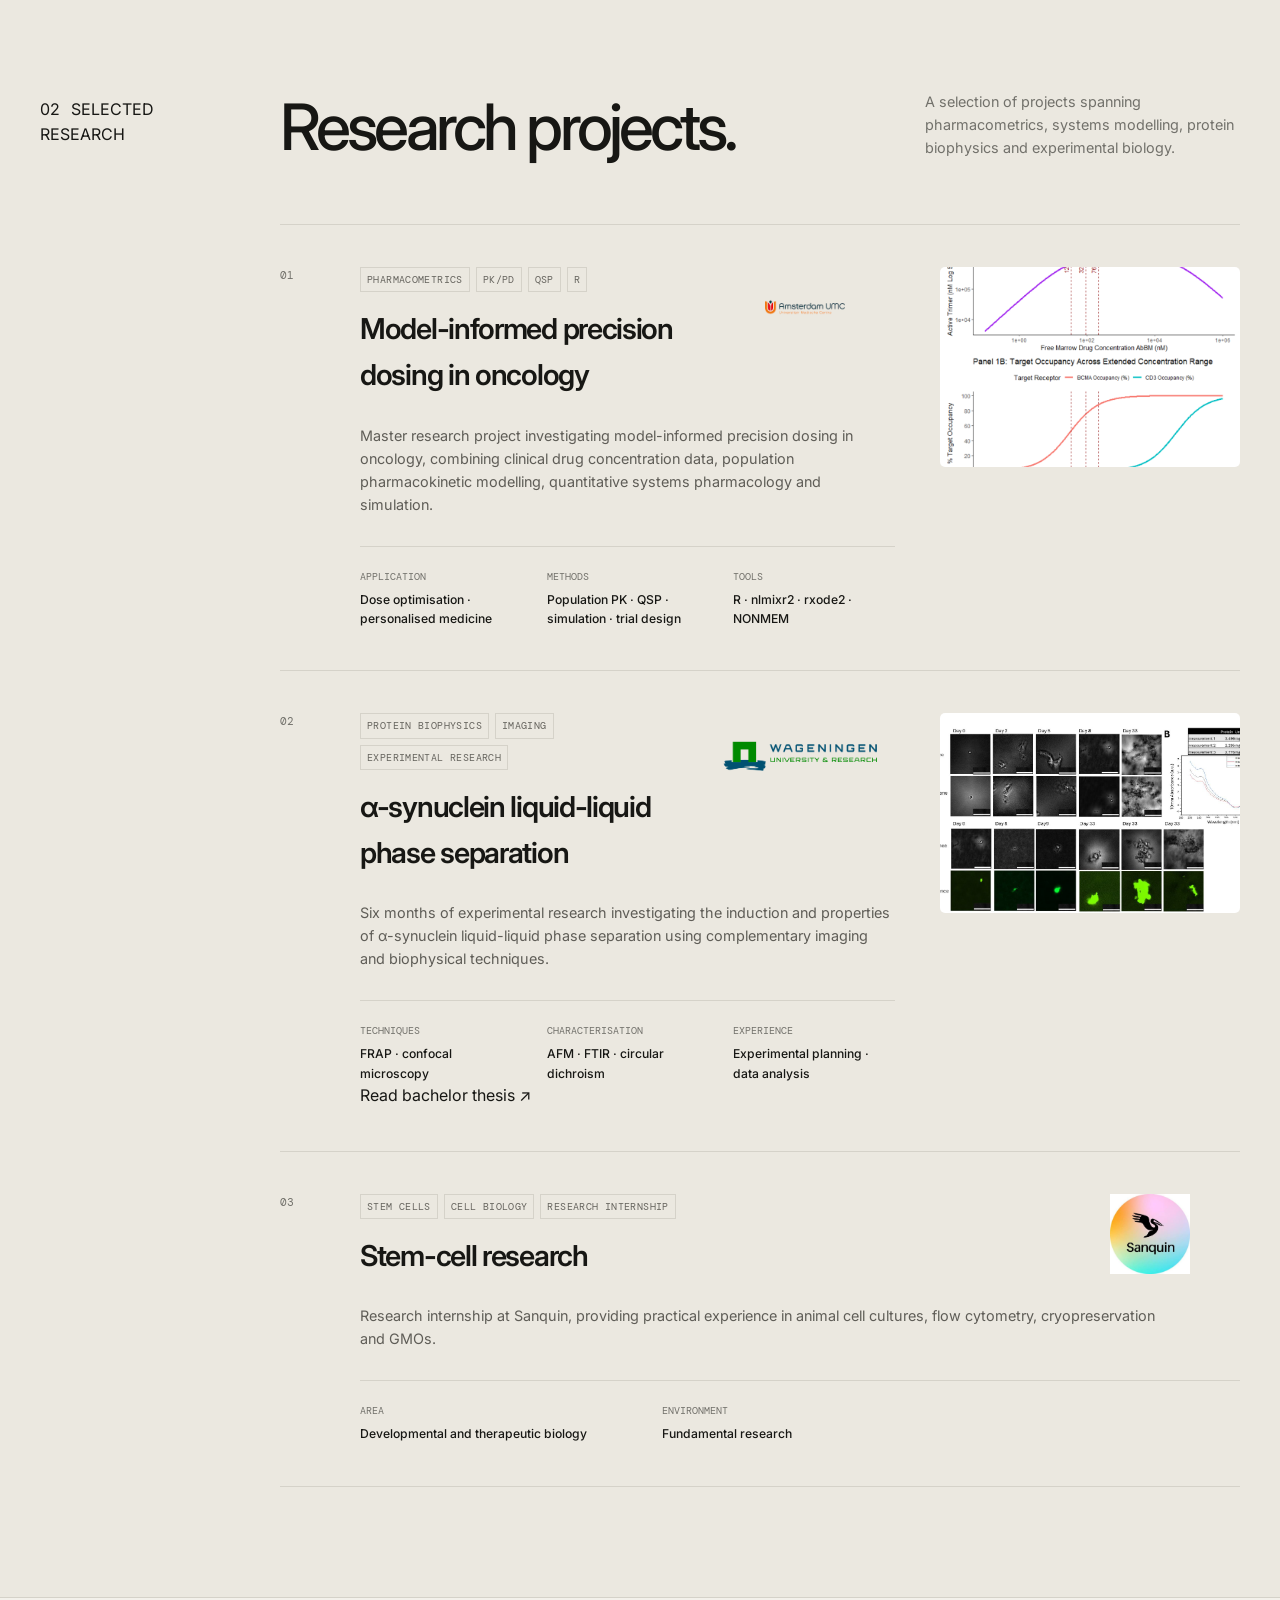
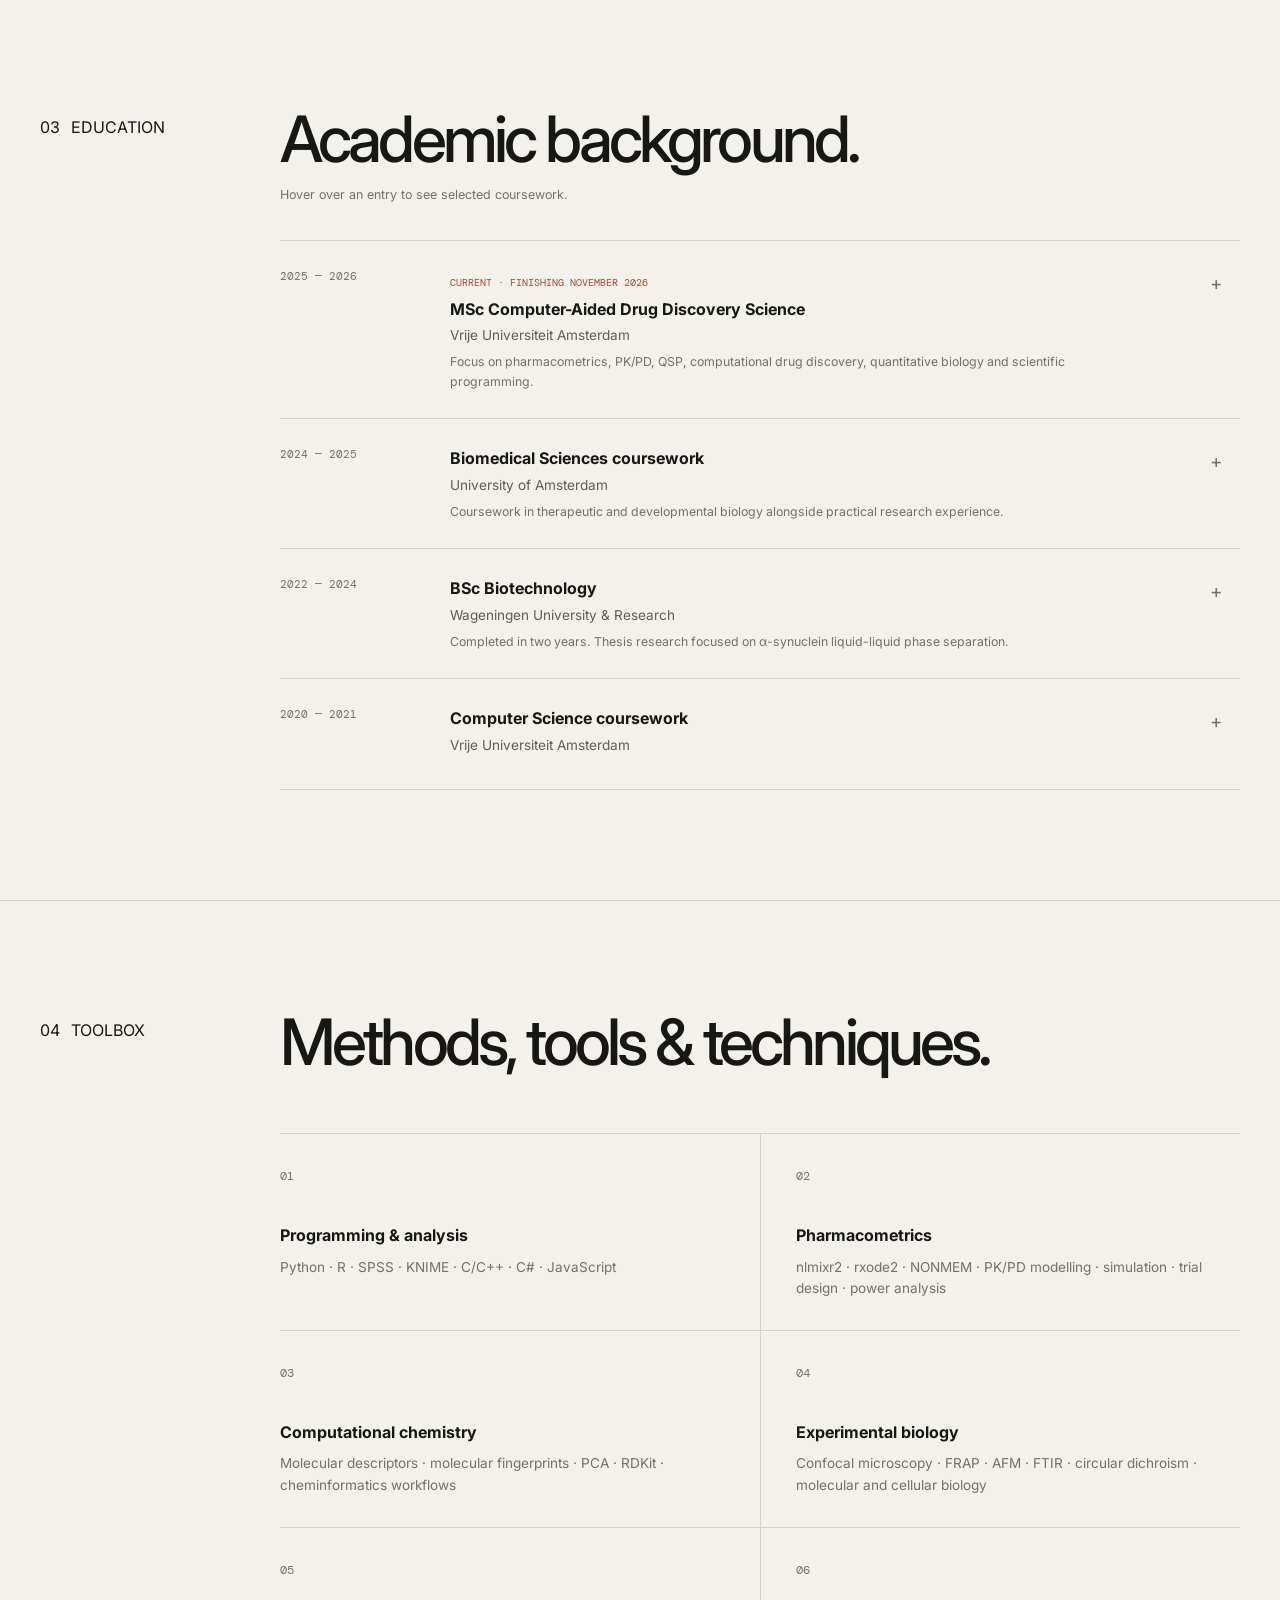
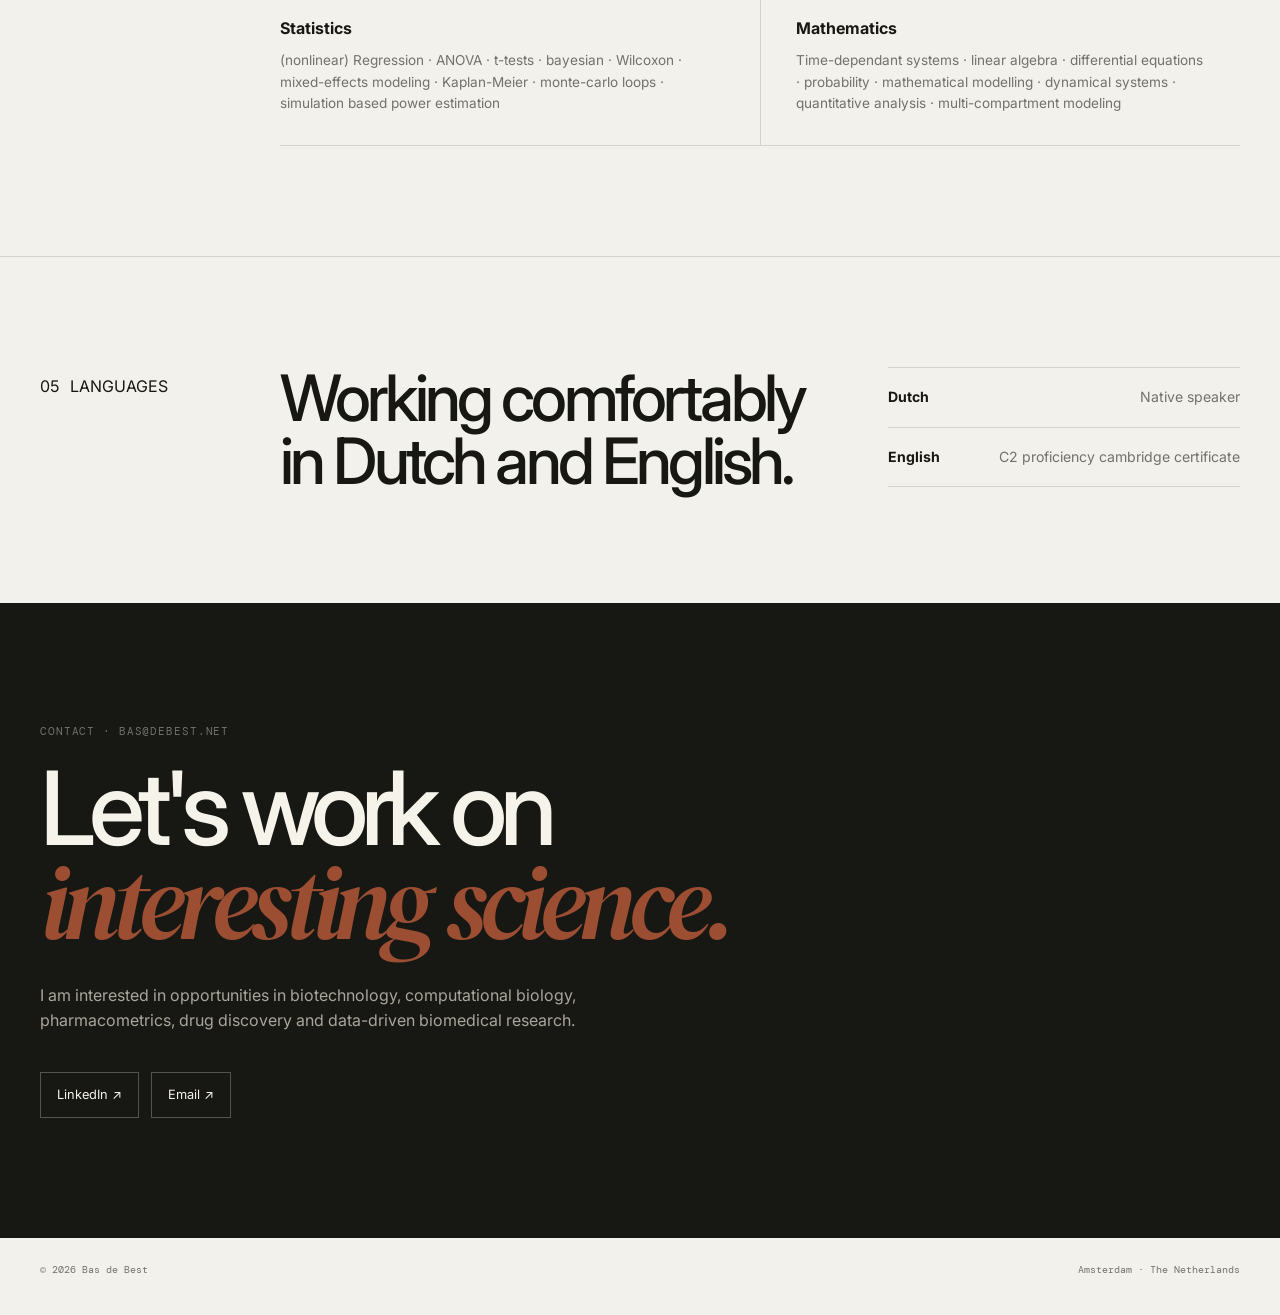
==== commit 245d9920: "Update index.html" ====
--- a/index.html
+++ b/index.html
@@ -204,7 +204,7 @@
       <div class="about-heading">
 
         <h2>
-          A scientist working across
+          I am scientist working across
           <em>biology and quantitative science.</em>
         </h2>
 
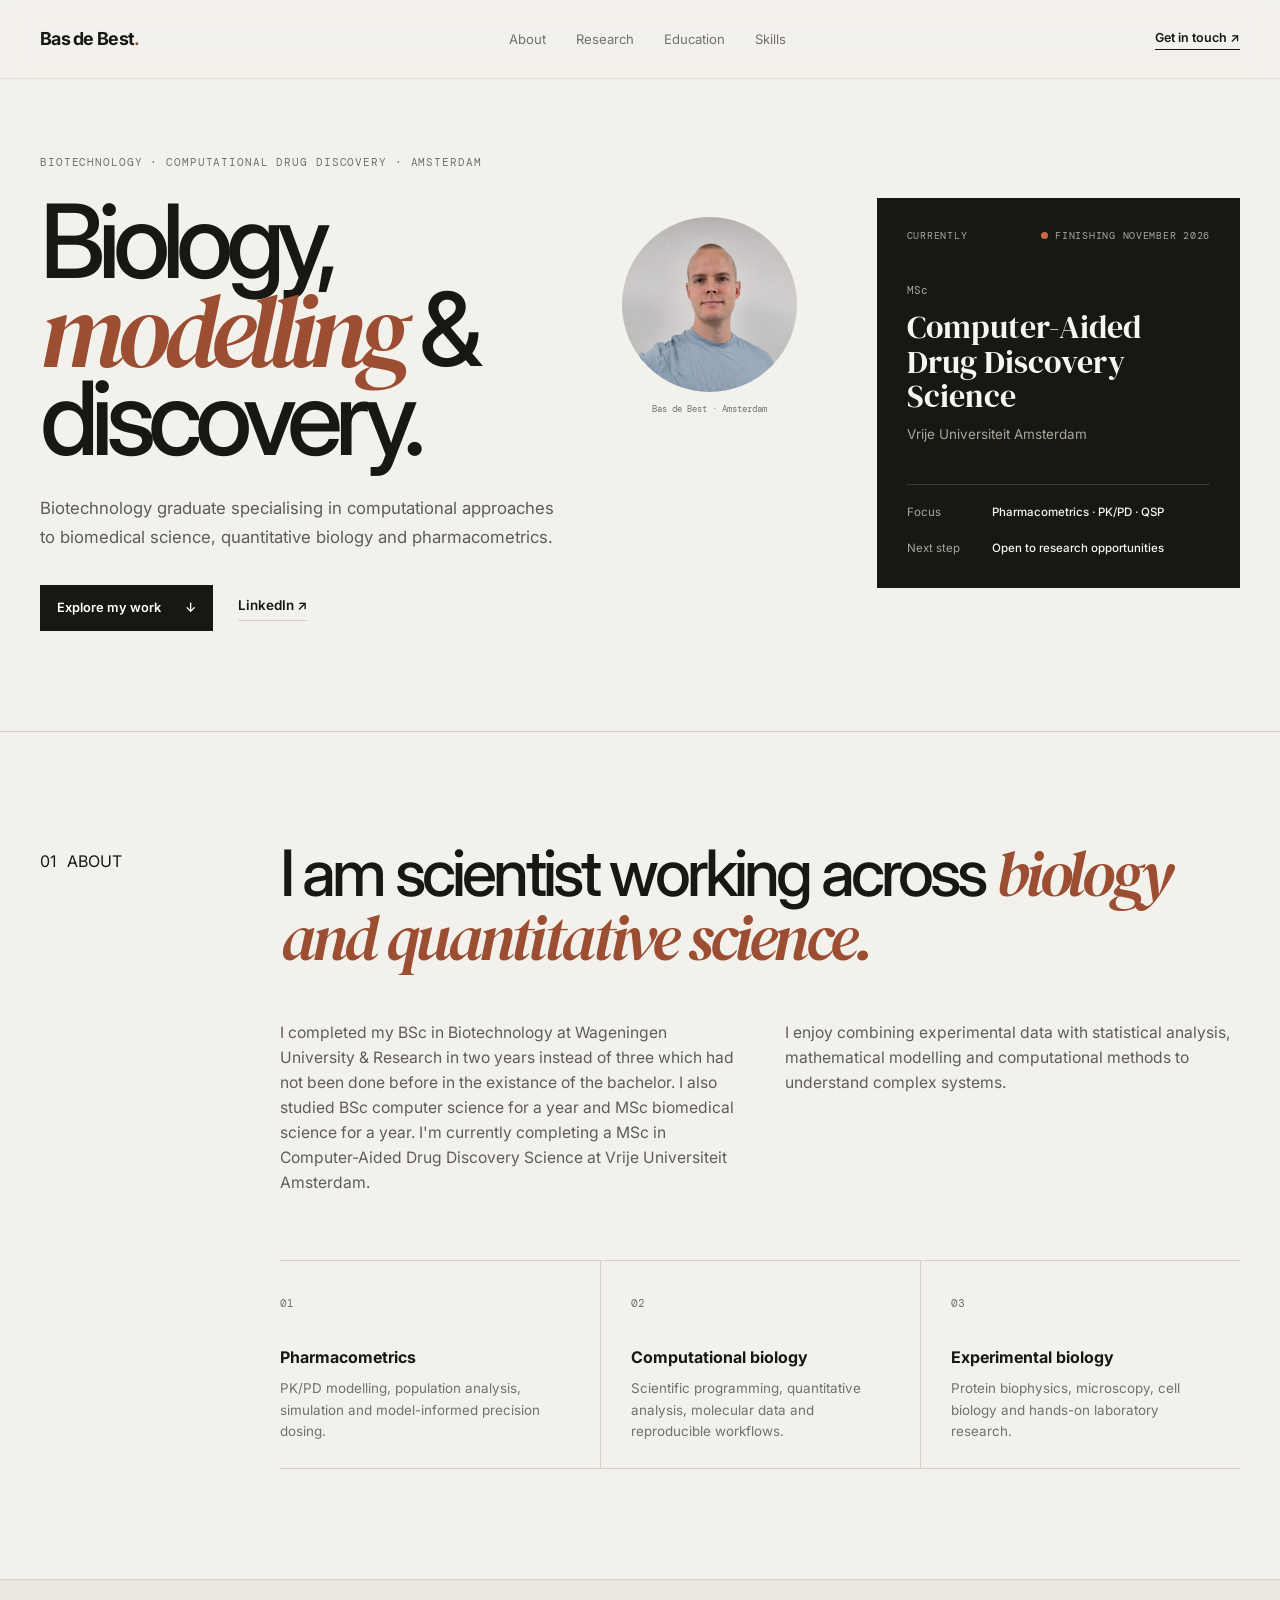
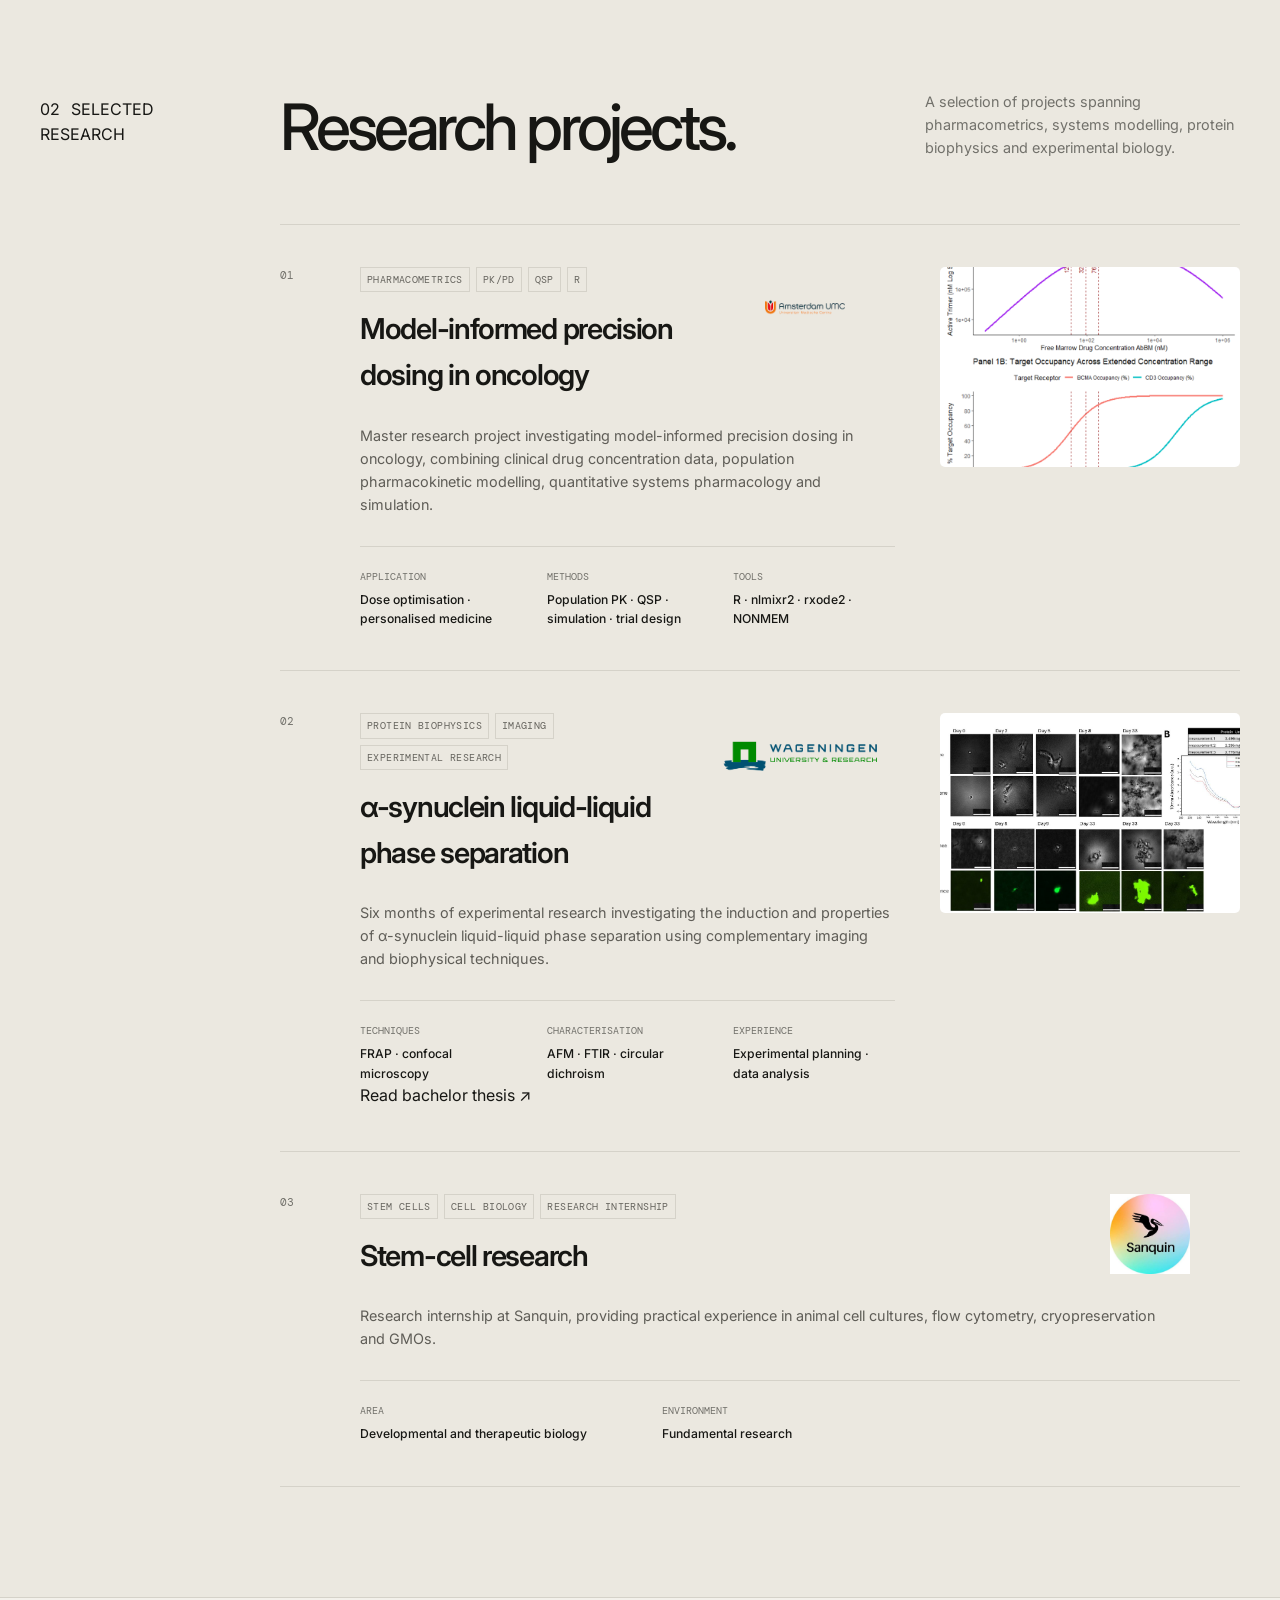
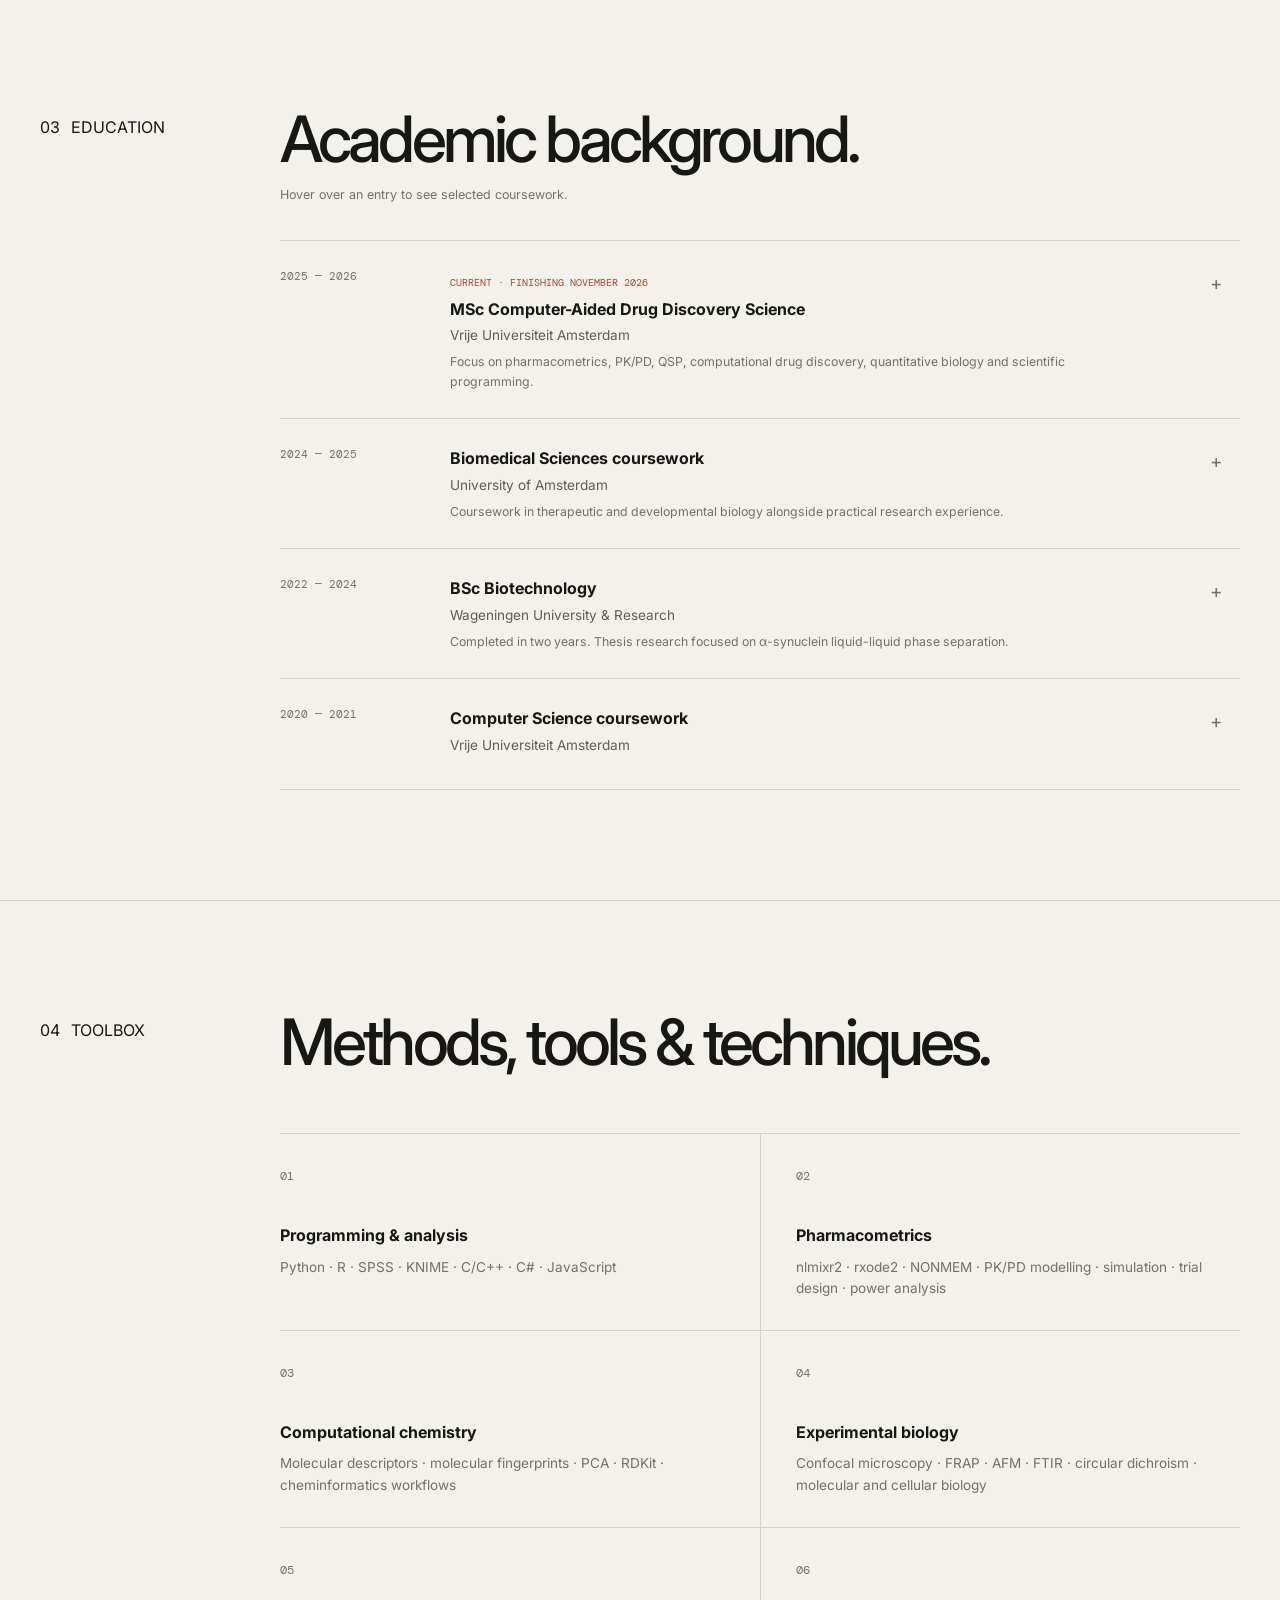
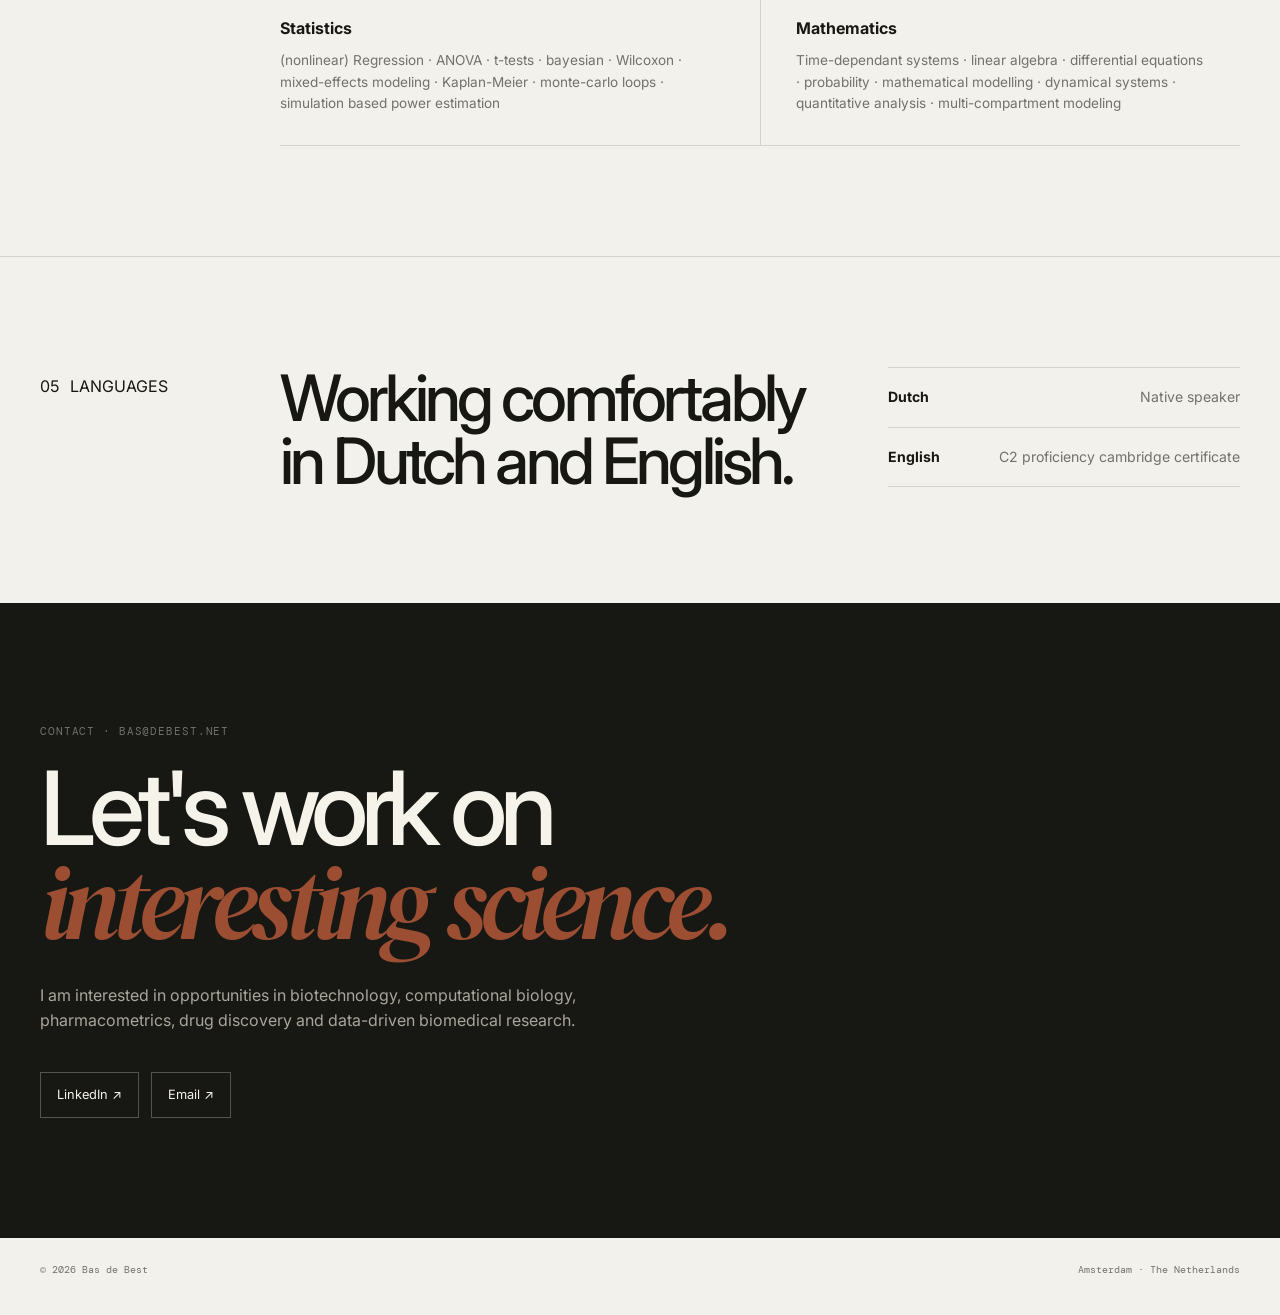
==== commit 716ddd13: "Update index.html" ====
--- a/index.html
+++ b/index.html
@@ -217,9 +217,9 @@
 
           <p>
             I completed my BSc in Biotechnology at Wageningen University & Research
-            in two years instead of 3 which had not been done before in the existance 
+            in two years instead of three which had not been done before in the existance 
             of the bachelor. I also studied BSc computer science for a year
-            and MSc biomedical science for a year. I'm currently completing an MSc in
+            and MSc biomedical science for a year. I'm currently completing a MSc in
             Computer-Aided Drug Discovery Science at Vrije Universiteit Amsterdam.
           </p>
 
